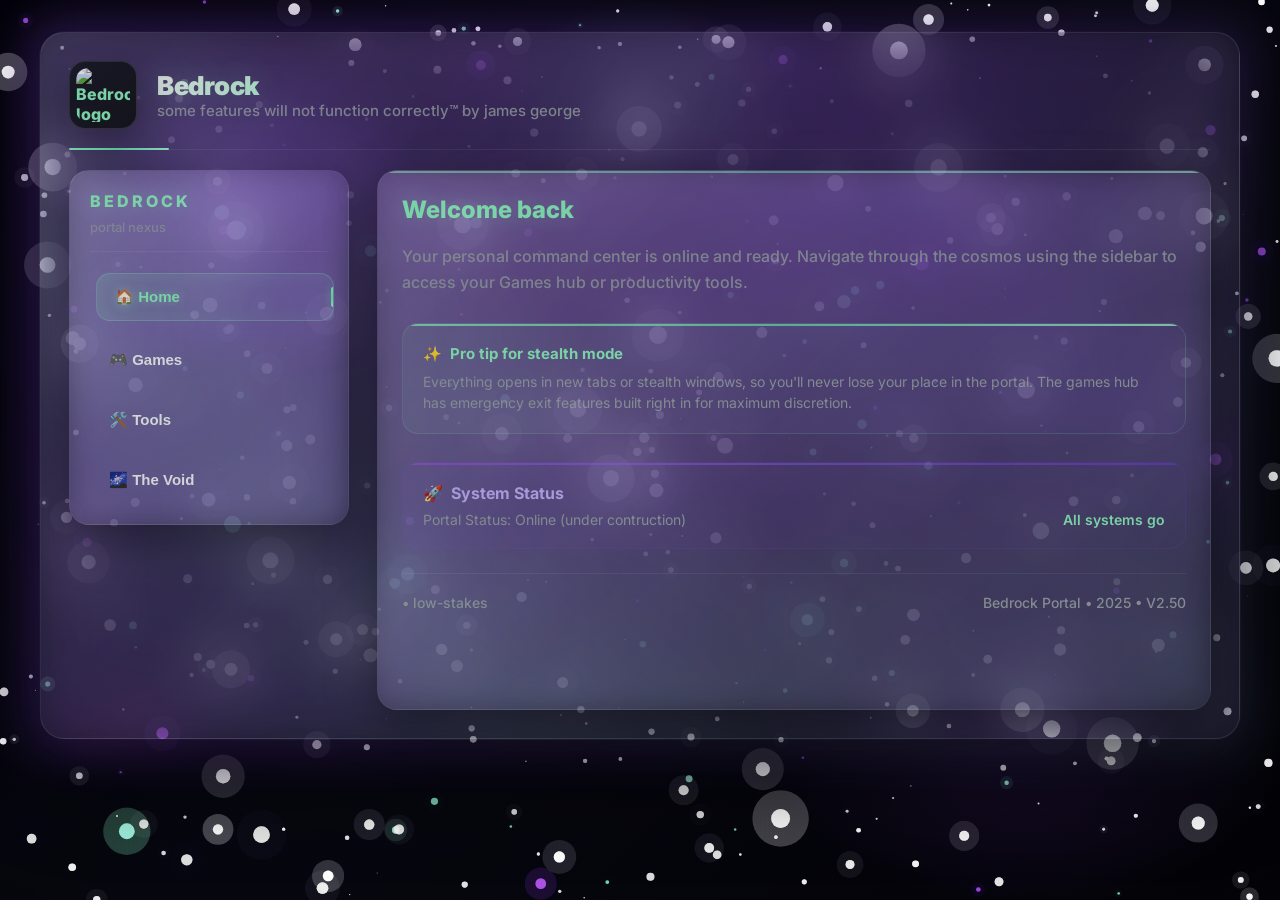
==== portal.html @ b34e6527 "Merge pull request #4 from thatboyo/patch-4 Patch 4" ====
<!doctype html>
<html lang="en">
<head>
<meta charset="utf-8" />
<meta name="viewport" content="width=device-width,initial-scale=1" />
<title>Bedrock</title>
<link rel="icon" href="favicon.png" type="image/png">
<link rel="preconnect" href="https://fonts.googleapis.com">
<link rel="preconnect" href="https://fonts.gstatic.com" crossorigin>
<link href="https://fonts.googleapis.com/css2?family=Inter:wght@300;400;500;600;700;800;900&display=swap" rel="stylesheet">
<style>
  :root{
    --bg: linear-gradient(135deg, #020208 0%, #0a0a15 50%, #04040a 100%);
    --bg-secondary: #0a0a12;
    --muted: #9aa3a8;
    --muted-hover: #b8c1c6;
    --accent: #8ef6c1;
    --accent-hover: #a8ffdb;
    --accent-glow: rgba(142,246,193,0.4);
    --purple-strong: rgba(150,85,255,0.3);
    --purple-glow: rgba(150,85,255,0.2);
    --purple-subtle: rgba(138,75,230,0.08);
    --tile-purple: rgba(138,75,230,0.16);
    --tile-purple-hover: rgba(138,75,230,0.32);
    --glass-border: rgba(255,255,255,0.12);
    --glass-bg: rgba(255,255,255,0.04);
    --shadow-epic: 0 35px 100px rgba(0,0,0,0.8), 0 15px 60px rgba(150,85,255,0.1);
    --shadow-strong: 0 25px 80px rgba(0,0,0,0.7);
    --shadow-medium: 0 15px 50px rgba(0,0,0,0.4);
    --shadow-soft: 0 8px 25px rgba(0,0,0,0.2);
    --gradient-accent: linear-gradient(135deg, var(--accent), #6ee7b7, var(--accent-hover));
    --gradient-purple: linear-gradient(135deg, #a855f7, #8b5cf6, #7c3aed);
    --gradient-glass: linear-gradient(135deg, rgba(255,255,255,0.15) 0%, rgba(255,255,255,0.05) 50%, rgba(255,255,255,0.02) 100%);
    font-family: 'Inter', system-ui, -apple-system, "Segoe UI", Roboto, Arial, sans-serif;
    font-feature-settings: 'liga' 1, 'kern' 1, 'ss01' 1;
  }
  
  html,body{
    height:100%;
    margin:0;
    background: var(--bg);
    background-attachment: fixed;
    color:#f8fafc;
    overflow-x:hidden;
    scroll-behavior: smooth;
    font-weight: 400;
  }
  
  *{
    box-sizing:border-box;
  }
  
  a{color:inherit;text-decoration:none}

  /* Ultra-enhanced background layers */
  canvas#bg{
    position:fixed;
    inset:0;
    z-index:0;
    pointer-events:none;
    display:block;
    filter: brightness(1.2) contrast(1.1);
  }
  
  .vignette{
    position:fixed;
    inset:0;
    z-index:1;
    pointer-events:none;
    background:
      radial-gradient(50% 50% at 20% 20%, rgba(150,85,255,0.25), transparent 30%),
      radial-gradient(60% 60% at 80% 80%, rgba(122,58,210,0.20), transparent 35%),
      radial-gradient(40% 40% at 50% 10%, rgba(142,246,193,0.12), transparent 25%),
      radial-gradient(35% 35% at 10% 80%, rgba(236,72,153,0.08), transparent 20%),
      linear-gradient(180deg, rgba(8,6,14,0.08), rgba(2,2,6,0.15));
    mix-blend-mode: screen;
    animation: vignette-dance 12s ease-in-out infinite;
  }

  @keyframes vignette-dance {
    0%, 100% { opacity: 1; transform: scale(1); }
    33% { opacity: 0.9; transform: scale(1.02); }
    66% { opacity: 0.85; transform: scale(0.98); }
  }

  /* Floating particles */
  .particles {
    position: fixed;
    inset: 0;
    z-index: 1;
    pointer-events: none;
    overflow: hidden;
  }

  .particle {
    position: absolute;
    width: 2px;
    height: 2px;
    background: rgba(142,246,193,0.6);
    border-radius: 50%;
    animation: float 15s infinite linear;
  }

  @keyframes float {
    0% { transform: translateY(100vh) translateX(0) scale(0); opacity: 0; }
    10% { opacity: 1; }
    90% { opacity: 1; }
    100% { transform: translateY(-10vh) translateX(100px) scale(1); opacity: 0; }
  }

  /* Epic portal card */
  .wrap{
    position:relative;
    z-index:2;
    min-height:100vh;
    display:flex;
    align-items:flex-start;
    justify-content:center;
    padding:32px;
    animation: grand-entrance 1.2s cubic-bezier(0.23, 1, 0.320, 1);
  }

  @keyframes grand-entrance {
    0% { opacity: 0; transform: translateY(40px) scale(0.95); filter: blur(10px); }
    50% { opacity: 0.8; transform: translateY(10px) scale(0.98); filter: blur(2px); }
    100% { opacity: 1; transform: translateY(0) scale(1); filter: blur(0); }
  }
  
  .card{
    width:100%;
    max-width:1200px;
    padding:28px;
    border-radius:24px;
    background: var(--gradient-glass);
    border:1px solid var(--glass-border);
    box-shadow: var(--shadow-epic);
    position:relative;
    overflow:visible;
    backdrop-filter: blur(30px);
    -webkit-backdrop-filter: blur(30px);
    transition: all 0.3s cubic-bezier(0.4, 0, 0.2, 1);
    opacity: 0.85;
  }

  .card:hover {
    transform: translateY(-2px);
    box-shadow: 
      0 45px 120px rgba(0,0,0,0.9), 
      0 25px 80px rgba(150,85,255,0.15),
      0 0 0 1px rgba(255,255,255,0.1) inset;
  }
  
  .card::before{
    content:"";
    position:absolute;
    inset:-15px;
    border-radius:28px;
    z-index:-1;
    background: linear-gradient(135deg, var(--purple-strong), var(--purple-glow), rgba(142,246,193,0.1));
    filter: blur(25px);
    pointer-events:none;
    animation: glow-breathe 6s ease-in-out infinite;
  }

  @keyframes glow-breathe {
    0%, 100% { opacity: 0.8; transform: scale(1); }
    50% { opacity: 1; transform: scale(1.05); }
  }

  .card::after {
    content: "";
    position: absolute;
    inset: -2px;
    border-radius: 26px;
    z-index: -1;
    background: linear-gradient(45deg, transparent, rgba(142,246,193,0.1), transparent, rgba(150,85,255,0.1), transparent);
    animation: border-glow 8s linear infinite;
  }

  @keyframes border-glow {
    0% { transform: rotate(0deg); }
    100% { transform: rotate(360deg); }
  }

  /* Premium header */
  .hdr{
    display:flex;
    align-items:center;
    gap:20px;
    margin-bottom:20px;
    padding-bottom:20px;
    border-bottom:1px solid rgba(255,255,255,0.08);
    position: relative;
  }

  .hdr::after {
    content: "";
    position: absolute;
    bottom: -1px;
    left: 0;
    width: 100px;
    height: 2px;
    background: var(--gradient-accent);
    border-radius: 2px;
    animation: accent-slide 3s ease-in-out infinite;
  }

  @keyframes accent-slide {
    0%, 100% { width: 100px; opacity: 1; }
    50% { width: 200px; opacity: 0.7; }
  }
  
  .logo{
    width:68px;
    height:68px;
    border-radius:16px;
    background: linear-gradient(135deg,#1e1e2e,#16161d);
    display:grid;
    place-items:center;
    color:var(--accent);
    font-weight:800;
    box-shadow: var(--shadow-medium);
    border:1px solid rgba(255,255,255,0.12);
    position: relative;
    overflow: hidden;
    transition: all 0.3s ease;
  }

  .logo::before {
    content: "";
    position: absolute;
    inset: -50%;
    background: conic-gradient(from 0deg, transparent, var(--accent-glow), transparent, var(--purple-glow), transparent);
    animation: logo-spin 6s linear infinite;
    z-index: -1;
  }

  @keyframes logo-spin {
    0% { transform: rotate(0deg); }
    100% { transform: rotate(360deg); }
  }

  .logo:hover {
    transform: scale(1.05) rotate(5deg);
    box-shadow: 
      0 20px 60px rgba(142,246,193,0.3),
      0 0 30px rgba(142,246,193,0.2) inset;
  }
  
  .logo img{
    width:54px;
    height:54px;
    border-radius:12px;
    display:block;
    z-index: 1;
    position: relative;
  }
  
  h1{
    margin:0;
    font-size:26px;
    font-weight:900;
    background: linear-gradient(135deg, #ffffff 0%, var(--accent) 50%, #a855f7 100%);
    -webkit-background-clip: text;
    -webkit-text-fill-color: transparent;
    background-clip: text;
    letter-spacing: -0.5px;
    text-shadow: 0 0 30px rgba(142,246,193,0.3);
    animation: text-glow 4s ease-in-out infinite;
  }

  @keyframes text-glow {
    0%, 100% { filter: brightness(1); }
    50% { filter: brightness(1.2); }
  }
  
  .muted{
    color:var(--muted);
    font-size:15px;
    font-weight:500;
    opacity: 0.9;
  }

  /* Epic layout */
  .cols{
    display:grid;
    grid-template-columns:280px 1fr;
    gap:28px;
  }
  
  nav.side{
    padding:20px;
    border-radius:20px;
    display:flex;
    flex-direction:column;
    gap:12px;
    background: var(--gradient-glass);
    border:1px solid rgba(255,255,255,0.06);
    backdrop-filter: blur(15px);
    height: fit-content;
    box-shadow: var(--shadow-medium);
    position: relative;
    overflow: hidden;
  }

  nav.side::before {
    content: "";
    position: absolute;
    top: 0;
    left: -100%;
    width: 100%;
    height: 100%;
    background: linear-gradient(90deg, transparent, rgba(255,255,255,0.05), transparent);
    animation: nav-shimmer 4s infinite;
  }

  @keyframes nav-shimmer {
    0% { left: -100%; }
    50% { left: -100%; }
    100% { left: 100%; }
  }
  
  nav .brand{
    display:flex;
    flex-direction:column;
    gap:8px;
    align-items:flex-start;
    margin-bottom:12px;
    padding-bottom:16px;
    border-bottom:1px solid rgba(255,255,255,0.08);
    position: relative;
  }

  nav .brand strong {
    letter-spacing: 3px;
    color: var(--accent);
    font-size: 16px;
    font-weight: 800;
    text-shadow: 0 0 20px rgba(142,246,193,0.4);
  }
  
  nav button{
    display:flex;
    align-items:center;
    gap:14px;
    padding:14px 18px;
    border-radius:14px;
    border:1px solid transparent;
    background:transparent;
    color:inherit;
    cursor:pointer;
    font-weight:600;
    font-size:15px;
    transition:all 0.3s cubic-bezier(0.4, 0, 0.2, 1);
    position: relative;
    overflow: hidden;
  }

  nav button::before {
    content: '';
    position: absolute;
    top: 0;
    left: -100%;
    width: 100%;
    height: 100%;
    background: linear-gradient(90deg, transparent, rgba(255,255,255,0.1), transparent);
    transition: left 0.6s ease;
  }

  nav button:hover::before {
    left: 100%;
  }
  
  nav button:hover{
    background: rgba(255,255,255,0.08);
    border-color: rgba(255,255,255,0.12);
    transform:translateY(-2px) translateX(4px);
    color:var(--muted-hover);
    box-shadow: var(--shadow-soft);
  }
  
  nav button.active{
    background: linear-gradient(135deg, rgba(142,246,193,0.12), rgba(140,90,240,0.12));
    color:var(--accent);
    border-color: rgba(142,246,193,0.3);
    box-shadow:
      0 15px 45px rgba(140,90,240,0.15),
      0 0 20px rgba(142,246,193,0.1) inset;
    transform:translateY(-3px) translateX(6px);
    text-shadow: 0 0 10px rgba(142,246,193,0.5);
  }

  nav button.active::after {
    content: "";
    position: absolute;
    right: -2px;
    top: 50%;
    transform: translateY(-50%);
    width: 4px;
    height: 20px;
    background: var(--gradient-accent);
    border-radius: 2px;
    box-shadow: 0 0 10px var(--accent-glow);
  }

  .content{
    min-height:540px;
    padding:24px;
    border-radius:20px;
    display:flex;
    flex-direction:column;
    background: var(--gradient-glass);
    border:1px solid rgba(255,255,255,0.06);
    backdrop-filter: blur(15px);
    box-shadow: var(--shadow-medium);
    position: relative;
    overflow: hidden;
  }

  .content::before {
    content: "";
    position: absolute;
    top: 0;
    left: 0;
    right: 0;
    height: 2px;
    background: var(--gradient-accent);
    opacity: 0.6;
  }

  /* Ultra-enhanced Games section */
  .gamesCenter {
    flex:1;
    display:flex;
    align-items:center;
    justify-content:center;
    flex-direction:column;
    gap:32px;
    min-height:380px;
    position: relative;
  }

  .gamesCenter::before {
    content: "";
    position: absolute;
    width: 200px;
    height: 200px;
    background: radial-gradient(circle, rgba(142,246,193,0.1), transparent 70%);
    border-radius: 50%;
    animation: games-pulse 4s ease-in-out infinite;
    z-index: -1;
  }

  @keyframes games-pulse {
    0%, 100% { transform: scale(1); opacity: 0.5; }
    50% { transform: scale(1.5); opacity: 0.2; }
  }

  .launchBig{
    display:inline-flex;
    align-items:center;
    justify-content:center;
    gap:16px;
    padding:24px 48px;
    border-radius:24px;
    border:0;
    background: var(--gradient-accent);
    color:#0a0a0a;
    font-weight:900;
    cursor:pointer;
    box-shadow: 
      0 25px 60px rgba(10,20,20,0.7),
      0 0 0 1px rgba(255,255,255,0.15) inset,
      0 0 40px rgba(142,246,193,0.3);
    font-size:20px;
    transition: all 0.2s cubic-bezier(.2,.9,.3,1);
    outline:none;
    position: relative;
    overflow: hidden;
    text-shadow: 0 1px 2px rgba(0,0,0,0.3);
    letter-spacing: 0.5px;
  }

  .launchBig::before {
    content: '';
    position: absolute;
    top: 0;
    left: -100%;
    width: 100%;
    height: 100%;
    background: linear-gradient(90deg, transparent, rgba(255,255,255,0.4), transparent);
    transition: left 0.8s ease;
  }

  .launchBig:hover::before {
    left: 100%;
  }

  .launchBig::after {
    content: "";
    position: absolute;
    inset: -3px;
    border-radius: 27px;
    background: linear-gradient(45deg, var(--accent), var(--accent-hover), var(--accent));
    z-index: -1;
    opacity: 0;
    transition: opacity 0.3s ease;
  }

  .launchBig:hover::after {
    opacity: 0.3;
  }
  
  .launchBig:active{
    transform:translateY(4px) scale(0.96);
    box-shadow:
      0 12px 30px rgba(10,20,20,0.5),
      0 0 20px rgba(142,246,193,0.2);
  }

  /* Enhanced idle pulse */
  @keyframes idlePulse {
    0% { 
      transform: scale(1); 
      box-shadow: 
        0 25px 60px rgba(10,20,20,0.7),
        0 0 40px rgba(142,246,193,0.3);
    }
    50% { 
      transform: scale(1.05); 
      box-shadow: 
        0 30px 80px rgba(150,85,255,0.2),
        0 0 60px rgba(142,246,193,0.4);
    }
    100% { 
      transform: scale(1); 
      box-shadow: 
        0 25px 60px rgba(10,20,20,0.7),
        0 0 40px rgba(142,246,193,0.3);
    }
  }
  .launchBig.idle { animation: idlePulse 3.5s ease-in-out infinite; }

  /* Ultra hover effect */
  .launchBig.hovered { 
    transform: scale(1.12) rotateX(5deg); 
    box-shadow: 
      0 40px 100px rgba(150,85,255,0.3),
      0 0 0 1px rgba(255,255,255,0.3) inset,
      0 0 80px rgba(142,246,193,0.4);
  }

  /* Epic Tools tiles */
  .toolsGrid{
    display:grid;
    grid-template-columns:repeat(auto-fit, minmax(320px, 1fr));
    gap:24px;
    margin-top:24px;
  }
  
  .toolTile{
    border-radius:20px;
    padding:24px;
    border:1px solid rgba(255,255,255,0.08);
    min-height:150px;
    display:flex;
    flex-direction:column;
    justify-content:space-between;
    cursor:pointer;
    transition:all 0.4s cubic-bezier(0.4, 0, 0.2, 1);
    background: var(--gradient-glass);
    backdrop-filter: blur(15px);
    position: relative;
    overflow: hidden;
    box-shadow: var(--shadow-soft);
  }

  .toolTile::before {
    content: '';
    position: absolute;
    inset: -2px;
    border-radius: 22px;
    background: linear-gradient(45deg, transparent, rgba(142,246,193,0.1), transparent, rgba(150,85,255,0.1), transparent);
    z-index: -1;
    opacity: 0;
    transition: opacity 0.3s ease;
  }

  .toolTile::after {
    content: '';
    position: absolute;
    top: 0;
    left: -100%;
    width: 100%;
    height: 100%;
    background: linear-gradient(90deg, transparent, rgba(255,255,255,0.08), transparent);
    transition: left 0.6s ease;
  }

  .toolTile:hover::after {
    left: 100%;
  }

  .toolTile:hover::before {
    opacity: 1;
    animation: border-dance 2s linear infinite;
  }

  @keyframes border-dance {
    0% { transform: rotate(0deg); }
    100% { transform: rotate(360deg); }
  }
  
  .toolTile:hover{
    background: linear-gradient(135deg, rgba(255,255,255,0.12), rgba(255,255,255,0.04));
    transform:translateY(-12px) scale(1.03);
    box-shadow:
      0 35px 80px rgba(120,60,220,0.2),
      0 0 40px rgba(142,246,193,0.1) inset;
    border-color: rgba(255,255,255,0.15);
  }
  
  .toolTile h3{
    margin:0 0 12px 0;
    font-size:19px;
    color:#f1f5f9;
    font-weight:800;
    text-shadow: 0 2px 4px rgba(0,0,0,0.3);
  }
  
  .toolTile p{
    margin:0 0 20px 0;
    color:var(--muted);
    font-size:15px;
    line-height:1.5;
    font-weight:500;
    flex-grow:1;
  }
  
  .smallBtn{
    padding:12px 20px;
    border-radius:12px;
    border:0;
    background: rgba(255,255,255,0.1);
    color:#f1f5f9;
    font-weight:700;
    cursor:pointer;
    transition:all 0.3s ease;
    font-size:14px;
    position: relative;
    overflow: hidden;
  }

  .smallBtn::before {
    content: "";
    position: absolute;
    top: 0;
    left: -100%;
    width: 100%;
    height: 100%;
    background: linear-gradient(90deg, transparent, rgba(255,255,255,0.2), transparent);
    transition: left 0.5s ease;
  }

  .smallBtn:hover::before {
    left: 100%;
  }

  .smallBtn:hover {
    background: rgba(255,255,255,0.2);
    transform: translateY(-2px);
    box-shadow: 0 8px 25px rgba(0,0,0,0.2);
  }

  /* Enhanced control buttons - REMOVED SIGN OUT STYLES */

  .footRow{
    display:flex;
    justify-content:space-between;
    align-items:center;
    margin-top:24px;
    padding-top:20px;
    border-top:1px solid rgba(255,255,255,0.08);
    color:var(--muted);
    font-size:14px;
    font-weight:500;
  }

  .footRow::before {
    content: "";
    position: absolute;
    top: -1px;
    left: 50%;
    transform: translateX(-50%);
    width: 100px;
    height: 1px;
    background: var(--gradient-accent);
    opacity: 0.6;
  }

  /* Responsive with extra polish */
  @media (max-width:920px){
    .cols{grid-template-columns:1fr}
    .toolsGrid{grid-template-columns:1fr}
    .wrap{padding:24px}
    .card{padding:24px}
    nav.side{order:1; margin-top:24px}
    .launchBig{padding:20px 36px; font-size:18px}
  }

  @media (max-width:480px){
    .wrap{padding:20px}
    .card{padding:20px}
    .launchBig{padding:18px 32px; font-size:17px}
    .cols{gap:20px}
    h1{font-size:22px}
    .controls{flex-direction:column; gap:10px}
  }

  /* Tab content animations */
  .tab {
    animation: tab-materialize 0.6s cubic-bezier(0.23, 1, 0.320, 1);
  }

  @keyframes tab-materialize {
    0% { opacity: 0; transform: translateY(20px) scale(0.95); filter: blur(5px); }
    50% { opacity: 0.5; transform: translateY(5px) scale(0.98); filter: blur(1px); }
    100% { opacity: 1; transform: translateY(0) scale(1); filter: blur(0); }
  }

  /* Welcome section enhancements */
  .welcome-tip {
    margin-top: 28px;
    padding: 20px;
    background: linear-gradient(135deg, rgba(142,246,193,0.08), rgba(140,90,240,0.05));
    border: 1px solid rgba(142,246,193,0.15);
    border-radius: 16px;
    position: relative;
    overflow: hidden;
  }

  .welcome-tip::before {
    content: "";
    position: absolute;
    top: 0;
    left: 0;
    right: 0;
    height: 2px;
    background: var(--gradient-accent);
    opacity: 0.8;
  }

  .welcome-tip-title {
    color: var(--accent);
    font-weight: 700;
    margin-bottom: 8px;
    font-size: 15px;
    display: flex;
    align-items: center;
    gap: 8px;
  }

  .welcome-tip-text {
    font-size: 14px;
    color: var(--muted);
    line-height: 1.5;
    margin: 0;
  }

  /* Scroll effects */
  html {
    scroll-behavior: smooth;
  }

  *:focus-visible {
    outline: 2px solid var(--accent);
    outline-offset: 2px;
    border-radius: 4px;
  }

  /* Custom scrollbar */
  ::-webkit-scrollbar {
    width: 8px;
  }

  ::-webkit-scrollbar-track {
    background: rgba(255,255,255,0.02);
    border-radius: 4px;
  }

  ::-webkit-scrollbar-thumb {
    background: linear-gradient(135deg, var(--accent), var(--purple-glow));
    border-radius: 4px;
    box-shadow: 0 0 10px rgba(142,246,193,0.3);
  }

  ::-webkit-scrollbar-thumb:hover {
    background: linear-gradient(135deg, var(--accent-hover), var(--purple-strong));
  }

  /* Loading states */
  .loading {
    position: relative;
    overflow: hidden;
  }

  .loading::after {
    content: "";
    position: absolute;
    top: 0;
    left: -100%;
    width: 100%;
    height: 100%;
    background: linear-gradient(90deg, transparent, rgba(255,255,255,0.1), transparent);
    animation: loading-shimmer 2s infinite;
  }

  @keyframes loading-shimmer {
    0% { left: -100%; }
    100% { left: 100%; }
  }

  /* Void-specific dark styling */
  .void-pulse {
    background: radial-gradient(circle, rgba(0,0,0,0.3), transparent 70%);
    animation: void-pulse 6s ease-in-out infinite;
  }

  @keyframes void-pulse {
    0%, 100% { transform: scale(1); opacity: 0.3; }
    50% { transform: scale(1.3); opacity: 0.1; }
  }
</style>
</head>
<body>
  <canvas id="bg" aria-hidden="true"></canvas>
  <div class="vignette" aria-hidden="true"></div>
  
  <!-- Floating particles -->
  <div class="particles" aria-hidden="true"></div>

  <div class="wrap">
    <div class="card" role="main" aria-live="polite">
      <div class="hdr">
        <div class="logo" aria-hidden="true">
          <img src="favicon.png" alt="Bedrock logo">
        </div>
        <div>
          <h1>Bedrock</h1>
          <div class="muted" id="who">friends-only</div>
        </div>
      </div>

      <div class="cols">
        <nav class="side" aria-label="navigation">
          <div class="brand">
            <strong>BEDROCK</strong>
            <span class="muted" style="font-size:13px;opacity:0.8">portal nexus</span>
          </div>
          <button data-tab="home" class="active">🏠 Home</button>
          <button data-tab="games">🎮 Games</button>
          <button data-tab="tools">🛠️ Tools</button>
          <button data-tab="void">🌌 The Void</button>
        </nav>

        <section class="content" id="content">
          <!-- HOME -->
          <div id="home" class="tab">
            <h2 style="margin-top:0;font-weight:800;font-size:24px;color:var(--accent);text-shadow:0 0 20px rgba(142,246,193,0.3)">
              Welcome back
            </h2>
            <p class="muted" style="font-size:16px;line-height:1.6;margin-bottom:0">
              Your personal command center is online and ready. Navigate through the cosmos using the sidebar to access your Games hub or productivity tools.
            </p>
            
            <div class="welcome-tip">
              <div class="welcome-tip-title">
                <span>✨</span>
                Pro tip for stealth mode
              </div>
              <p class="welcome-tip-text">
                Everything opens in new tabs or stealth windows, so you'll never lose your place in the portal. The games hub has emergency exit features built right in for maximum discretion.
              </p>
            </div>

            <div style="margin-top:28px;padding:20px;background:linear-gradient(135deg,rgba(150,85,255,0.06),rgba(150,85,255,0.02));border:1px solid rgba(150,85,255,0.1);border-radius:16px;position:relative;overflow:hidden">
              <div style="color:#c4b5fd;font-weight:700;margin-bottom:8px;display:flex;align-items:center;gap:8px">
                <span>🚀</span>
                System Status
              </div>
              <div style="font-size:14px;color:var(--muted);display:flex;justify-content:space-between;align-items:center">
                <span>Portal Status: Online (under contruction)</span>
                <span style="color:var(--accent);font-weight:600">All systems go</span>
              </div>
              <div style="position:absolute;top:0;left:0;right:0;height:2px;background:var(--gradient-purple);opacity:0.6"></div>
            </div>
          </div>

          <!-- GAMES -->
          <div id="games" class="tab" style="display:none">
            <div class="gamesCenter" aria-label="games launch area">
              <div style="width:100%;max-width:800px;text-align:center">
                <h2 style="margin:0;font-weight:900;font-size:32px;background:linear-gradient(135deg,#ffffff,var(--accent),#a855f7);-webkit-background-clip:text;-webkit-text-fill-color:transparent;text-shadow:0 0 30px rgba(142,246,193,0.3)">
                  Games Universe
                </h2>
                <div class="muted" style="margin-top:12px;font-size:17px;line-height:1.5;opacity:0.9">
                  Press the launch button to open your private gaming hub in stealth mode. Complete with emergency exits and an infinite games library (not a boring one).
                </div>
              </div>

              <button id="launchGames" class="launchBig idle" title="Launch Bedrock Games Hub">
                LAUNCH BEDROCK GAMES
              </button>

              <div style="max-width:800px;text-align:center;color:var(--muted);font-size:15px;opacity:0.7;line-height:1.4">
                <p style="margin:0">The gaming section maintains maximum stealth with about:blank windows and a quick-exit feature. Clean, focused, and completely under the radar.</p>
              </div>
            </div>
          </div>

          <!-- VOID -->
          <div id="void" class="tab" style="display:none">
            <div class="gamesCenter" aria-label="void launch area">
              <div style="width:100%;max-width:800px;text-align:center">
                <h2 style="margin:0;font-weight:900;font-size:32px;background:linear-gradient(135deg,#ffffff,var(--accent),#a855f7);-webkit-background-clip:text;-webkit-text-fill-color:transparent;text-shadow:0 0 30px rgba(142,246,193,0.3)">
                  The Void
                </h2>
                <div class="muted" style="margin-top:12px;font-size:17px;line-height:1.5;opacity:0.9">
                  Step into the darkness beyond the portal. Enter a realm where digital shadows dance and reality bends. Maximum stealth mode engaged.
                </div>
              </div>

              <button id="enterVoid" class="launchBig idle" title="Enter the Void">
                ENTER THE VOID
              </button>

              <div style="max-width:800px;text-align:center;color:var(--muted);font-size:15px;opacity:0.7;line-height:1.4">
                <p style="margin:0">The void operates in absolute stealth. Complete darkness, complete silence, complete invisibility.</p>
              </div>
            </div>
          </div>

          <!-- TOOLS -->
<div id="tools" class="tab" style="display:none">
  <style>
    /* Enhanced scoped toolkit styles */
    #tools .toolGrid { 
      display: grid; 
      grid-template-columns: repeat(auto-fit, minmax(320px, 1fr)); 
      gap: 20px; 
      margin-top: 20px;
    }
    
    #tools .miniCard{ 
      background: linear-gradient(135deg, rgba(255,255,255,0.08), rgba(255,255,255,0.03)); 
      border-radius: 16px; 
      padding: 20px; 
      border: 1px solid rgba(255,255,255,0.1); 
      box-shadow: 
        0 8px 32px rgba(0,0,0,0.3),
        0 0 0 1px rgba(255,255,255,0.05) inset; 
      min-height: 140px; 
      display: flex; 
      flex-direction: column; 
      gap: 12px;
      position: relative;
      overflow: hidden;
      backdrop-filter: blur(10px);
      transition: all 0.3s cubic-bezier(0.4, 0, 0.2, 1);
    }

    #tools .miniCard::before {
      content: '';
      position: absolute;
      top: 0;
      left: 0;
      right: 0;
      height: 2px;
      background: linear-gradient(90deg, var(--accent), var(--purple-glow), var(--accent));
      opacity: 0.6;
    }

    #tools .miniCard:hover {
      transform: translateY(-4px);
      box-shadow: 
        0 16px 48px rgba(0,0,0,0.4),
        0 0 0 1px rgba(255,255,255,0.1) inset,
        0 0 20px rgba(142,246,193,0.1);
      border-color: rgba(255,255,255,0.15);
    }
    
    #tools h3{ 
      margin: 0; 
      font-size: 18px;
      font-weight: 800;
      color: #f8fafc;
      display: flex;
      align-items: center;
      gap: 8px;
      text-shadow: 0 2px 4px rgba(0,0,0,0.3);
    }
    
    #tools .mutedSmall{ 
      color: rgba(255,255,255,0.8); 
      font-size: 13px;
      line-height: 1.4;
    }
    
    #tools button.small{ 
      padding: 10px 16px; 
      border-radius: 10px; 
      border: 0; 
      cursor: pointer; 
      font-weight: 700;
      font-size: 13px;
      background: linear-gradient(135deg, rgba(142,246,193,0.2), rgba(142,246,193,0.1));
      color: var(--accent);
      border: 1px solid rgba(142,246,193,0.3);
      transition: all 0.2s ease;
      position: relative;
      overflow: hidden;
    }

    #tools button.small::before {
      content: '';
      position: absolute;
      top: 0;
      left: -100%;
      width: 100%;
      height: 100%;
      background: linear-gradient(90deg, transparent, rgba(255,255,255,0.2), transparent);
      transition: left 0.4s ease;
    }

    #tools button.small:hover::before {
      left: 100%;
    }

    #tools button.small:hover {
      background: linear-gradient(135deg, rgba(142,246,193,0.3), rgba(142,246,193,0.2));
      transform: translateY(-2px);
      box-shadow: 0 4px 15px rgba(142,246,193,0.2);
    }
    
    #tools .row{ 
      display: flex; 
      gap: 10px; 
      flex-wrap: wrap;
    }

    #tools input, #tools pre {
      background: rgba(0,0,0,0.3);
      border: 1px solid rgba(255,255,255,0.1);
      border-radius: 8px;
      color: #f8fafc;
      padding: 8px 12px;
      font-size: 14px;
      transition: all 0.2s ease;
    }

    #tools input:focus {
      outline: none;
      border-color: var(--accent);
      box-shadow: 0 0 0 2px rgba(142,246,193,0.2);
    }

    #tools input[type="color"] {
      width: 40px;
      height: 40px;
      padding: 0;
      border-radius: 8px;
      cursor: pointer;
    }

    #tools input[type="file"] {
      font-size: 12px;
      padding: 6px 10px;
    }

    #tools canvas {
      border-radius: 8px;
      box-shadow: 0 4px 12px rgba(0,0,0,0.2);
    }
    
    /* Pixel canvas */
    #pixelCanvas{ 
      image-rendering: pixelated; 
      border: 1px solid rgba(255,255,255,0.2); 
      background: #000; 
      display: block;
    }

    #tools .toolNote {
      font-size: 12px;
      color: rgba(255,255,255,0.6);
      font-style: italic;
      margin-top: auto;
      padding-top: 8px;
      border-top: 1px solid rgba(255,255,255,0.08);
    }

    /* Special styling for specific tools */
    #tools #mashOut {
      background: rgba(142,246,193,0.1);
      border: 1px solid rgba(142,246,193,0.3);
      border-radius: 8px;
      padding: 12px;
      font-size: 16px;
      text-align: center;
      color: var(--accent);
      min-height: 20px;
      display: flex;
      align-items: center;
      justify-content: center;
    }

    #tools #pokeName {
      color: var(--accent) !important;
    }

    #tools #snakeCanvas {
      background: linear-gradient(135deg, #0a0a12, #0f1419);
    }

    #tools #memeCanvas {
      background: linear-gradient(135deg, #111, #0a0a0a);
    }
  </style>

  <h2 style="margin-top:0;font-weight:800;font-size:28px;color:var(--accent);text-shadow:0 0 20px rgba(142,246,193,0.3);">
    🛠️ Tools Arsenal
  </h2>
  <div class="muted" style="font-size:16px;margin-bottom:8px;opacity:0.9">
    Your creative playground for digital experiments and quick utilities
  </div>

  <div class="toolGrid" id="toolGrid">
    <!-- Meme Generator -->
    <div class="miniCard" id="memeCard">
      <div style="display:flex;justify-content:space-between;align-items:center">
        <h3>🖼️ Meme Generator</h3>
        <button class="small" id="memeDownload">Save PNG</button>
      </div>
      <input type="file" id="memeFile" accept="image/*" style="margin-bottom:4px">
      <input id="memeTop" placeholder="Top text" style="width:100%;margin-bottom:4px">
      <input id="memeBottom" placeholder="Bottom text" style="width:100%;margin-bottom:8px">
      <canvas id="memeCanvas" width="640" height="360" style="width:100%;border-radius:8px;"></canvas>
      <div class="toolNote">Upload an image, add your text, then save your masterpiece</div>
    </div>

    <!-- Random Pokémon -->
    <div class="miniCard" id="pokeCard">
      <div style="display:flex;justify-content:space-between;align-items:center">
        <h3>🧪 Random Pokémon</h3>
        <button class="small" id="pokeRoll">Roll Dice</button>
      </div>
      <div id="pokeShow" style="display:flex;gap:12px;align-items:center;padding:8px 0">
        <img id="pokeImg" src="" alt="" style="width:96px;height:96px;background:linear-gradient(135deg,#222,#111);border-radius:12px;object-fit:contain;border:2px solid rgba(255,255,255,0.1)">
        <div style="flex:1">
          <div id="pokeName" style="font-weight:800;font-size:18px">—</div>
          <div id="pokeTypes" class="mutedSmall"></div>
        </div>
      </div>
      <div class="toolNote">Discover random Pokémon from the vast digital universe</div>
    </div>

    <!-- Noise Maker -->
    <div class="miniCard" id="noiseCard">
      <h3>🔊 Sound Laboratory</h3>
      <div class="row">
        <button class="small" data-snd="airhorn">📯 Airhorn</button>
        <button class="small" data-snd="bruh">🗣️ Bruh</button>
        <button class="small" data-snd="beep">🔔 Beep</button>
        <button class="small" data-snd="glitch">⚡ Glitch</button>
      </div>
      <div class="toolNote">Synthesized audio chaos at your fingertips</div>
    </div>

    <!-- Pixel Art Canvas -->
    <div class="miniCard" id="pixelCard">
      <h3>🎨 Pixel Art Studio</h3>
      <div style="display:flex;gap:8px;align-items:center;margin-bottom:8px">
        <input id="pixelSize" type="number" value="16" min="8" max="64" style="width:80px">
        <button class="small" id="newPixel">New Canvas</button>
        <button class="small" id="savePixel">Export</button>
        <div style="width:7px"></div>
        <input type="color" id="pixelColor" value="#8ef6c1">
      </div>
      <canvas id="pixelCanvas" width="256" height="256"></canvas>
      <div class="toolNote">Create pixel art with click & drag painting</div>
    </div>

    <!-- Name Mashup -->
    <div class="miniCard" id="mashCard">
      <h3>🔀 Word Fusion Engine</h3>
      <input id="mashA" placeholder="First word" style="margin-bottom:4px">
      <input id="mashB" placeholder="Second word" style="margin-bottom:8px">
      <div style="display:flex;gap:10px;margin-bottom:8px">
        <button class="small" id="mashGo">⚡ Fuse</button>
        <button class="small" id="mashRand">🎲 Random</button>
      </div>
      <div id="mashOut"></div>
      <div class="toolNote">Blend words into creative combinations</div>
    </div>
  
    <!-- ASCII Art Converter -->
    <div class="miniCard" id="asciiCard">
      <h3>⌨️ ASCII Transformer</h3>
      <div style="display:flex;gap:8px;align-items:center;margin-bottom:8px">
        <input type="file" id="asciiFile" accept="image/*" style="flex:1">
        <button class="small" id="asciiGo">Transform</button>
      </div>
      <pre id="asciiOut" style="max-height:160px;overflow:auto;margin:0;padding:12px;background:rgba(0,0,0,0.4);border-radius:8px;font-size:10px;line-height:1.1"></pre>
      <div class="toolNote">Convert images to retro ASCII art</div>
    </div>

    <!-- Snake Game -->
    <div class="miniCard" id="snakeCard">
      <h3>🐍 Retro Snake</h3>
      <canvas id="snakeCanvas" width="240" height="240" style="margin-bottom:8px"></canvas>
      <div style="display:flex;gap:10px">
        <button class="small" id="snakeStart">▶️ Start</button>
        <button class="small" id="snakeReset">🔄 Reset</button>
      </div>
      <div class="toolNote">Classic snake game • Use arrow keys to control</div>
    </div>
  </div>

  <script>
  (function(){
    const tools = document.getElementById('tools');

    /* ---------------- MEME GENERATOR ---------------- */
    const memeFile = document.getElementById('memeFile');
    const memeCanvas = document.getElementById('memeCanvas');
    const mctx = memeCanvas.getContext('2d');
    const memeTop = document.getElementById('memeTop');
    const memeBottom = document.getElementById('memeBottom');
    const memeDownload = document.getElementById('memeDownload');
    let memeImg = new Image();

    function renderMeme(){
      mctx.clearRect(0,0,memeCanvas.width,memeCanvas.height);
      // fill bg
      mctx.fillStyle = "#000";
      mctx.fillRect(0,0,memeCanvas.width,memeCanvas.height);
      if(memeImg.src){
        // draw image fit cover
        const iw = memeImg.width, ih = memeImg.height;
        const cw = memeCanvas.width, ch = memeCanvas.height;
        const r = Math.max(cw/iw, ch/ih);
        const nw = iw*r, nh = ih*r;
        mctx.drawImage(memeImg, (cw-nw)/2, (ch-nh)/2, nw, nh);
      }
      const stroke = 8;
      const fontSize = Math.floor(memeCanvas.width/12);
      mctx.font = `700 ${fontSize}px Impact, sans-serif`;
      mctx.textAlign = 'center';
      mctx.fillStyle = 'white';
      mctx.lineWidth = stroke;
      mctx.strokeStyle = 'black';
      // top
      wrapText(mctx, memeTop.value.toUpperCase(), memeCanvas.width/2, fontSize, memeCanvas.width - 20, fontSize + 6, true);
      // bottom
      wrapText(mctx, memeBottom.value.toUpperCase(), memeCanvas.width/2, memeCanvas.height - 10 - fontSize, memeCanvas.width - 20, fontSize + 6, false);
    }

    function wrapText(ctx, text, x, y, maxWidth, lineHeight, top){
      const words = text.split(' ');
      let line = '', lines = [];
      for (let n = 0; n < words.length; n++){
        const testLine = line + words[n] + ' ';
        const metrics = ctx.measureText(testLine);
        if (metrics.width > maxWidth && n > 0){
          lines.push(line);
          line = words[n] + ' ';
        } else { line = testLine; }
      }
      lines.push(line);
      if(top) {
        for (let i=0;i<lines.length;i++){
          const yy = y + i*lineHeight;
          ctx.strokeText(lines[i].trim(), x, yy);
          ctx.fillText(lines[i].trim(), x, yy);
        }
      } else {
        // bottom aligned
        for (let i=0;i<lines.length;i++){
          const yy = y - (lines.length-1-i)*lineHeight;
          ctx.strokeText(lines[i].trim(), x, yy);
          ctx.fillText(lines[i].trim(), x, yy);
        }
      }
    }

    memeFile.addEventListener('change', (e)=>{
      const f = e.target.files[0];
      if(!f) return;
      const url = URL.createObjectURL(f);
      memeImg = new Image();
      memeImg.onload = () => { renderMeme(); URL.revokeObjectURL(url); };
      memeImg.src = url;
    });
    memeTop.addEventListener('input', renderMeme);
    memeBottom.addEventListener('input', renderMeme);
    memeDownload.addEventListener('click', ()=>{
      const a = document.createElement('a');
      a.href = memeCanvas.toDataURL('image/png');
      a.download = 'meme.png';
      a.click();
    });
    renderMeme();

    /* ---------------- RANDOM POKEMON ---------------- */
    const pokeRoll = document.getElementById('pokeRoll');
    const pokeImg = document.getElementById('pokeImg');
    const pokeName = document.getElementById('pokeName');
    const pokeTypes = document.getElementById('pokeTypes');

    async function rollPoke(){
      const id = Math.floor(Math.random()*1010)+1; // PokeAPI supports up to ~1000+
      pokeName.textContent = 'Loading...';
      pokeTypes.textContent = '';
      try {
        const res = await fetch('https://pokeapi.co/api/v2/pokemon/' + id);
        if(!res.ok) throw new Error('fail');
        const data = await res.json();
        const img = data.sprites.other['official-artwork'].front_default || data.sprites.front_default;
        pokeImg.src = img || '';
        pokeName.textContent = capitalize(data.name) + ` (#${data.id})`;
        pokeTypes.textContent = data.types.map(t=>capitalize(t.type.name)).join(' • ');
      } catch(e){
        pokeName.textContent = 'API error. Try again.';
        pokeImg.src = '';
      }
    }
    pokeRoll.addEventListener('click', rollPoke);
    function capitalize(s){ return s[0]?.toUpperCase()+s.slice(1) || s; }
    // preload one
    rollPoke();

  
    /* ---------------- NOISE MAKER ---------------- */
    const audioCtx = new (window.AudioContext || window.webkitAudioContext)();
    function playOsc(freq, dur=0.6, type='sine'){
      const o = audioCtx.createOscillator();
      const g = audioCtx.createGain();
      o.type = type; o.frequency.value = freq;
      g.gain.value = 0.0001;
      o.connect(g); g.connect(audioCtx.destination);
      const now = audioCtx.currentTime;
      g.gain.linearRampToValueAtTime(0.6, now+0.01);
      g.gain.exponentialRampToValueAtTime(0.0001, now+dur);
      o.start(); o.stop(now+dur+0.02);
    }
    function playAirhorn(){ 
      for(let i=0;i<5;i++){ setTimeout(()=>playOsc(280+i*20,0.3,'sawtooth'), i*50); }
    }
    function playBruh(){ speechSynthesis.speak(new SpeechSynthesisUtterance('bru')); }
    function playGlitch(){ for(let i=0;i<6;i++){ setTimeout(()=>playOsc(200+Math.random()*200,0.08,'sawtooth'), i*80); } }

    document.querySelectorAll('#noiseCard button[data-snd]').forEach(b=>{
      b.addEventListener('click', ()=>{
        const k = b.dataset.snd;
        if(k==='airhorn') playAirhorn();
        else if(k==='bruh') playBruh();
        else if(k==='beep') playOsc(880,0.12,'sine');
        else if(k==='glitch') playGlitch();
      });
    });

    /* ---------------- PIXEL ART CANVAS ----------------- */
    const pixelCanvas = document.getElementById('pixelCanvas');
    const pctx = pixelCanvas.getContext('2d');
    const pixelSizeInput = document.getElementById('pixelSize');
    const pixelColor = document.getElementById('pixelColor');
    const newPixelBtn = document.getElementById('newPixel');
    const savePixelBtn = document.getElementById('savePixel');

    function createPixelGrid(cells=16){
      const size = 256;
      pixelCanvas.width = size; pixelCanvas.height = size;
      pctx.imageSmoothingEnabled = false;
      pctx.fillStyle = '#000'; pctx.fillRect(0,0,size,size);
      // draw grid lines lightly
      pctx.strokeStyle = 'rgba(255,255,255,0.03)';
      for(let i=0;i<=cells;i++){
        const pos = Math.round(i*(size/cells));
        pctx.beginPath(); pctx.moveTo(pos,0); pctx.lineTo(pos,size); pctx.stroke();
        pctx.beginPath(); pctx.moveTo(0,pos); pctx.lineTo(size,pos); pctx.stroke();
      }
      pixelCanvas.dataset.cells = cells;
    }

    createPixelGrid(16);
    let drawing = false;
    function canvasPos(e){
      const r = pixelCanvas.getBoundingClientRect();
      const x = Math.floor((e.clientX - r.left) / (r.width / pixelCanvas.dataset.cells));
      const y = Math.floor((e.clientY - r.top) / (r.height / pixelCanvas.dataset.cells));
      return {x,y};
    }
    function drawPixelAt(e){
      const {x,y} = canvasPos(e);
      const cells = Number(pixelCanvas.dataset.cells);
      const cw = pixelCanvas.width / cells;
      pctx.fillStyle = pixelColor.value;
      pctx.fillRect(x*cw + 1, y*cw + 1, cw-1, cw-1);
    }
    pixelCanvas.addEventListener('mousedown', e=>{ drawing=true; drawPixelAt(e); });
    window.addEventListener('mouseup', ()=>drawing=false);
    pixelCanvas.addEventListener('mousemove', e=> drawing && drawPixelAt(e));
    newPixelBtn.addEventListener('click', ()=>{
      createPixelGrid(Number(pixelSizeInput.value || 16));
    });
    savePixelBtn.addEventListener('click', ()=>{
      const a=document.createElement('a'); a.href=pixelCanvas.toDataURL(); a.download='pixel.png'; a.click();
    });

    /* ---------------- NAME MASHUP ---------------- */
    const mashA = document.getElementById('mashA'), mashB = document.getElementById('mashB');
    const mashGo = document.getElementById('mashGo'), mashRand = document.getElementById('mashRand'), mashOut = document.getElementById('mashOut');
    function mash(a,b){
      if(!a||!b) return 'give two words';
      const aMid = Math.floor(a.length/2), bMid = Math.floor(b.length/2);
      const candidates = [
        a.slice(0,aMid) + b.slice(bMid),
        a.slice(0,aMid+1) + b.slice(bMid+1),
        b.slice(0,bMid) + a.slice(aMid),
        a.slice(0,Math.max(1,aMid-1)) + b.slice(Math.min(b.length-1,bMid+1))
      ];
      return pick(candidates).replace(/\s+/g,'');
    }
    mashGo.addEventListener('click', ()=> mashOut.textContent = mash(mashA.value.trim(), mashB.value.trim()));
    mashRand.addEventListener('click', ()=>{
      const w1 = pick(['blip','nova','jolt','flux','sprig','miso','chrome','pico','glitch','nimbus']);
      const w2 = pick(['burger','fox','drop','spark','byte','cloud','drift','moth','quake','blink']);
      mashOut.textContent = mash(w1,w2);
    });

   
    /* ---------------- ASCII CONVERTER ---------------- */
    const asciiFile = document.getElementById('asciiFile'), asciiOut = document.getElementById('asciiOut');
    document.getElementById('asciiGo').addEventListener('click', ()=>{
      const f = asciiFile.files[0]; if(!f) return asciiOut.textContent='Choose an image.';
      const img = new Image();
      const url = URL.createObjectURL(f);
      img.onload = ()=>{
        // draw small version
        const w = 80;
        const h = Math.round(img.height * (w/img.width));
        const c = document.createElement('canvas'); c.width = w; c.height = h;
        const cx = c.getContext('2d'); cx.drawImage(img,0,0,w,h);
        const data = cx.getImageData(0,0,w,h).data;
        const chars = '@%#*+=-:. ';
        let out='';
        for(let y=0;y<h;y++){
          for(let x=0;x<w;x++){
            const i=(y*w+x)*4;
            const r=data[i], g=data[i+1], b=data[i+2];
            const lum = (0.2126*r+0.7152*g+0.0722*b)/255;
            const ch = chars[Math.floor((1-lum)*(chars.length-1))];
            out += ch;
          }
          out += '\n';
        }
        asciiOut.textContent = out;
        URL.revokeObjectURL(url);
      };
      img.src = url;
    });

  
    /* ---------------- SNAKE GAME ---------------- */
    const sCanvas = document.getElementById('snakeCanvas'); const sCtx = sCanvas.getContext('2d');
    const snakeStart = document.getElementById('snakeStart'), snakeReset = document.getElementById('snakeReset');
    let snakeGame = { running:false, dir:'right', snake:[], food:null, interval:null, speed:120 };
    function resetSnake(){
      snakeGame.snake = [{x:6,y:6},{x:5,y:6},{x:4,y:6}]; snakeGame.dir='right'; placeFood(); drawSnake();
    }
    function placeFood(){
      snakeGame.food = { x: Math.floor(Math.random()*12)+1, y: Math.floor(Math.random()*12)+1 };
    }
    function drawSnake(){
      sCtx.clearRect(0,0,sCanvas.width,sCanvas.height);
      const cell = sCanvas.width/16;
      sCtx.fillStyle = '#0f1720';
      sCtx.fillRect(0,0,sCanvas.width,sCanvas.height);
      // food
      sCtx.fillStyle = '#ff6666';
      sCtx.fillRect(snakeGame.food.x*cell, snakeGame.food.y*cell, cell, cell);
      // snake
      sCtx.fillStyle = '#8ef6c1';
      snakeGame.snake.forEach(p=> sCtx.fillRect(p.x*cell, p.y*cell, cell-1, cell-1));
    }
    function stepSnake(){
      const head = {...snakeGame.snake[0]};
      if(snakeGame.dir==='right') head.x++;
      if(snakeGame.dir==='left') head.x--;
      if(snakeGame.dir==='up') head.y--;
      if(snakeGame.dir==='down') head.y++;
      // wrap
      head.x = (head.x+16)%16; head.y = (head.y+16)%16;
      snakeGame.snake.unshift(head);
      // eat
      if(head.x === snakeGame.food.x && head.y === snakeGame.food.y){
        placeFood();
      } else {
        snakeGame.snake.pop();
      }
      // collision
      for(let i=1;i<snakeGame.snake.length;i++){
        if(snakeGame.snake[i].x===head.x && snakeGame.snake[i].y===head.y){
          // game over
          stopSnake();
          alert('Game over! Press Start to play again.');
          resetSnake();
          return;
        }
      }
      drawSnake();
    }
    function startSnake(){
      if(snakeGame.running) return;
      snakeGame.running = true;
      snakeGame.interval = setInterval(stepSnake, snakeGame.speed);
    }
    function stopSnake(){ snakeGame.running=false; clearInterval(snakeGame.interval); snakeGame.interval=null; }
    snakeStart.addEventListener('click', ()=>{ startSnake(); });
    snakeReset.addEventListener('click', ()=>{ stopSnake(); resetSnake(); });
    document.addEventListener('keydown', (e)=>{
      if(['ArrowUp','ArrowDown','ArrowLeft','ArrowRight'].includes(e.key)){
        if(e.key==='ArrowUp' && snakeGame.dir!=='down') snakeGame.dir='up';
        if(e.key==='ArrowDown' && snakeGame.dir!=='up') snakeGame.dir='down';
        if(e.key==='ArrowLeft' && snakeGame.dir!=='right') snakeGame.dir='left';
        if(e.key==='ArrowRight' && snakeGame.dir!=='left') snakeGame.dir='right';
      }
    });
    resetSnake(); drawSnake();


    /* ---------------- HELPERS ---------------- */
    function pick(arr){ return arr[Math.floor(Math.random()*arr.length)]; }
    function randInt(a,b){ return Math.floor(Math.random()*(b-a))+a; }
  })();
  </script>
</div>

          <div class="footRow">
            <div>• low-stakes</div>
            <div>Bedrock Portal • 2025 • V2.50</div>
          </div>
        </section>
      </div>
    </div>
  </div>

  <script>
    /* ---------------------------
       EPIC STARFIELD WITH NEBULA
       --------------------------- */
    (function(){
      const canvas = document.getElementById('bg');
      const ctx = canvas.getContext('2d');
      let w = canvas.width = innerWidth;
      let h = canvas.height = innerHeight;

      const STAR_COUNT = Math.floor((w*h)/2400);
      const stars = [];
      const nebula = [];
      let voidMode = false;
      let voidButtonPos = { x: 0, y: 0 };
      
      function rand(min,max){ return Math.random()*(max-min)+min }
      
      // Create diverse star field
      for(let i=0;i<STAR_COUNT;i++){
        stars.push({
          x: Math.random()*w,
          y: Math.random()*h,
          z: rand(0.3,2.0),
          r: rand(0.8,5.0),
          vx: rand(-0.05,0.05),
          vy: rand(-0.1,0.1),
          t: Math.random()*20,
          color: Math.random() > 0.88 ? 'rgba(142,246,193,0.9)' : 
                 Math.random() > 0.94 ? 'rgba(168,85,247,0.8)' : 'white',
          twinkleSpeed: rand(0.5, 2.0),
          originalVx: 0,
          originalVy: 0,
          attracted: false
        });
      }

      // Store original velocities
      stars.forEach(s => {
        s.originalVx = s.vx;
        s.originalVy = s.vy;
      });

      // Create nebula clouds
      for(let i=0;i<8;i++){
        nebula.push({
          x: Math.random()*w,
          y: Math.random()*h,
          r: rand(80,200),
          vx: rand(-0.02,0.02),
          vy: rand(-0.02,0.02),
          opacity: rand(0.02,0.08),
          color: Math.random() > 0.5 ? 'rgba(142,246,193,' : 'rgba(168,85,247,'
        });
      }

      // Function to update void button position
      function updateVoidButtonPos() {
        const btn = document.getElementById('enterVoid');
        if (btn) {
          const rect = btn.getBoundingClientRect();
          voidButtonPos.x = rect.left + rect.width / 2;
          voidButtonPos.y = rect.top + rect.height / 2;
        }
      }

      // Check if void tab is active
      function checkVoidMode() {
        const voidTab = document.getElementById('void');
        const newVoidMode = voidTab && voidTab.style.display !== 'none';
        
        if (newVoidMode !== voidMode) {
          voidMode = newVoidMode;
          if (voidMode) {
            updateVoidButtonPos();
          } else {
            // Reset stars to original velocities
            stars.forEach(s => {
              s.vx = s.originalVx;
              s.vy = s.originalVy;
              s.attracted = false;
            });
          }
        }
      }

      function resize(){
        w = canvas.width = innerWidth;
        h = canvas.height = innerHeight;
      }
      addEventListener('resize', resize);

      function draw(){
        ctx.clearRect(0,0,w,h);
        
        // Check void mode each frame
        checkVoidMode();
        
        // Enhanced background with depth
        const g1 = ctx.createRadialGradient(w*0.3,h*0.3,0,w*0.3,h*0.3,Math.max(w,h)*0.6);
        g1.addColorStop(0,'rgba(10,8,20,0.15)');
        g1.addColorStop(0.5,'rgba(6,4,14,0.25)');
        g1.addColorStop(1,'rgba(2,2,8,0.35)');
        ctx.fillStyle = g1;
        ctx.fillRect(0,0,w,h);

        const g2 = ctx.createRadialGradient(w*0.7,h*0.7,0,w*0.7,h*0.7,Math.max(w,h)*0.5);
        g2.addColorStop(0,'rgba(20,8,25,0.08)');
        g2.addColorStop(1,'transparent');
        ctx.fillStyle = g2;
        ctx.fillRect(0,0,w,h);

        const t = Date.now()/3200;
        
        // Draw nebula
        for(const n of nebula){
          n.x += n.vx;
          n.y += n.vy;
          
          if(n.x < -n.r) n.x = w + n.r;
          if(n.x > w + n.r) n.x = -n.r;
          if(n.y < -n.r) n.y = h + n.r;
          if(n.y > h + n.r) n.y = -n.r;
          
          const pulse = Math.abs(Math.sin(t * 0.3 + n.x * 0.001));
          ctx.beginPath();
          ctx.globalAlpha = n.opacity * pulse;
          const g = ctx.createRadialGradient(n.x,n.y,0,n.x,n.y,n.r);
          g.addColorStop(0, n.color + (n.opacity * 2) + ')');
          g.addColorStop(1, 'transparent');
          ctx.fillStyle = g;
          ctx.arc(n.x, n.y, n.r, 0, Math.PI*2);
          ctx.fill();
        }
        
        // Draw enhanced stars
        for(const s of stars){
          // Void attraction logic
          if (voidMode && voidButtonPos.x && voidButtonPos.y) {
            const dx = voidButtonPos.x - s.x;
            const dy = voidButtonPos.y - s.y;
            const distance = Math.sqrt(dx*dx + dy*dy);
            
            if (distance > 5) {
              // Apply attraction force
              const force = 0.002;
              s.vx += (dx / distance) * force * s.z;
              s.vy += (dy / distance) * force * s.z;
              s.attracted = true;
            } else if (s.attracted) {
              // Star reached the button, respawn from edge
              if (Math.random() > 0.5) {
                s.x = Math.random() > 0.5 ? -10 : w + 10;
                s.y = Math.random() * h;
              } else {
                s.x = Math.random() * w;
                s.y = Math.random() > 0.5 ? -10 : h + 10;
              }
              s.vx = s.originalVx;
              s.vy = s.originalVy;
              s.attracted = false;
            }
          }
          
          s.x += s.vx * (s.z*2);
          s.y += s.vy * (s.z*2);
          
          const twinkle = Math.abs(Math.sin(t * s.twinkleSpeed + s.t)) * 
                         Math.abs(Math.cos(t * s.twinkleSpeed * 0.7 + s.t * 0.5));
          
          // Wrap around edges (only when not in void mode)
          if (!voidMode || !s.attracted) {
            if(s.x<0) s.x = w;
            if(s.x>w) s.x = 0;
            if(s.y<0) s.y = h;
            if(s.y>h) s.y = 0;
          }
          
          // Main star
          ctx.beginPath();
          ctx.globalAlpha = 0.7 + 0.3 * s.z * (0.3 + twinkle*0.7);
          ctx.fillStyle = s.color;
          ctx.arc(s.x, s.y, s.r * s.z, 0, Math.PI*2);
          ctx.fill();
          
          // Glow for bigger/special stars
          if(s.r > 3 || s.color !== 'white'){
            ctx.beginPath();
            ctx.globalAlpha = 0.15 * s.z * twinkle;
            ctx.arc(s.x, s.y, s.r * s.z * 3, 0, Math.PI*2);
            ctx.fill();
          }
          
          // Sparkle effect for colored stars
          if(s.color !== 'white' && twinkle > 0.8){
            ctx.beginPath();
            ctx.globalAlpha = 0.4 * twinkle;
            ctx.fillStyle = s.color;
            ctx.arc(s.x + rand(-2,2), s.y + rand(-2,2), 1, 0, Math.PI*2);
            ctx.fill();
          }
          
          ctx.globalAlpha = 1;
        }
        requestAnimationFrame(draw);
      }
      draw();
    })();

    /* ---------------------------
       FLOATING PARTICLES
       --------------------------- */
    (function createParticles(){
      const container = document.querySelector('.particles');
      
      function createParticle(){
        const particle = document.createElement('div');
        particle.className = 'particle';
        particle.style.left = Math.random() * 100 + 'vw';
        particle.style.animationDuration = (Math.random() * 10 + 10) + 's';
        particle.style.animationDelay = Math.random() * 5 + 's';
        container.appendChild(particle);
        
        setTimeout(() => {
          particle.remove();
        }, 20000);
      }
      
      // Create initial particles
      for(let i = 0; i < 12; i++){
        setTimeout(createParticle, i * 1000);
      }
      
      // Continue creating particles
      setInterval(createParticle, 2000);
    })();

    /* ---------------------------
       ACCESS CONTROL DISABLED FOR RECOVERY
       --------------------------- */
    /*
    (function checkAuthorized(){
      try {
        const saved = localStorage.getItem('bedrock_auth') || '';
        if (!saved) {
          document.body.style.transition = 'opacity 0.5s ease, filter 0.5s ease';
          document.body.style.opacity = '0';
          document.body.style.filter = 'blur(10px)';
          setTimeout(() => location.href = 'index.html', 500);
        } else {
          document.getElementById('who').textContent = 'authenticated & secure ✓';
        }
      } catch (e) { 
        document.body.style.transition = 'opacity 0.5s ease, filter 0.5s ease';
        document.body.style.opacity = '0';
        document.body.style.filter = 'blur(10px)';
        setTimeout(() => location.href = 'index.html', 500);
      }
    })();
    */
    
    // Temporary bypass - just set the status text
    document.getElementById('who').textContent = 'some features will not function correctly™ by james george';

    /* ---------------------------
       ULTRA-SMOOTH TAB SYSTEM
       --------------------------- */
    function showTab(tabName) {
      // Hide all tabs with fade out
      const tabs = ['home', 'games', 'tools', 'void'];
      tabs.forEach(tab => {
        const el = document.getElementById(tab);
        if(el) {
          el.style.transition = 'opacity 0.2s ease, transform 0.2s ease';
          el.style.opacity = '0';
          el.style.transform = 'translateY(10px)';
          setTimeout(() => {
            el.style.display = 'none';
          }, 200);
        }
      });
      
      // Show selected tab with fade in
      setTimeout(() => {
        const targetTab = document.getElementById(tabName);
        if(targetTab) {
          targetTab.style.display = 'block';
          setTimeout(() => {
            targetTab.style.opacity = '1';
            targetTab.style.transform = 'translateY(0)';
          }, 50);
        }
      }, 200);
      
      // Update button states with enhanced effects
      document.querySelectorAll('nav.side button').forEach(b => {
        b.classList.remove('active');
        b.style.transform = '';
      });
      
      const activeBtn = document.querySelector(`[data-tab="${tabName}"]`);
      if(activeBtn) {
        activeBtn.classList.add('active');
      }
    }

    // Enhanced button listeners
    document.querySelector('[data-tab="home"]').addEventListener('click', () => showTab('home'));
    document.querySelector('[data-tab="games"]').addEventListener('click', () => showTab('games'));
    document.querySelector('[data-tab="tools"]').addEventListener('click', () => showTab('tools'));
    document.querySelector('[data-tab="void"]').addEventListener('click', () => showTab('void'));

    /* ---------------------------
       EPIC LAUNCH BUTTON
       --------------------------- */
    const launch = document.getElementById('launchGames');
    if(launch){
      function onEnter(){
        launch.classList.remove('idle');
        launch.classList.add('hovered');
        launch.style.transition = 'all 0.3s cubic-bezier(0.4, 0, 0.2, 1)';
      }
      
      function onLeave(){
        launch.classList.remove('hovered');
        launch.classList.add('idle');
      }
      
      launch.addEventListener('mouseenter', onEnter);
      launch.addEventListener('mouseleave', onLeave);
      
      launch.addEventListener('click', ()=>{
        // Epic click feedback
        launch.style.transform = 'scale(0.92) rotateX(10deg)';
        launch.style.transition = 'transform 0.15s cubic-bezier(0.4, 0, 0.2, 1)';
        
        // Add screen flash effect
        const flash = document.createElement('div');
        flash.style.cssText = `
          position: fixed; inset: 0; z-index: 9999; 
          background: radial-gradient(circle, rgba(142,246,193,0.1), transparent 70%);
          pointer-events: none; animation: flash 0.3s ease-out;
        `;
        document.body.appendChild(flash);
        
        setTimeout(() => flash.remove(), 300);
        
        setTimeout(() => {
          launch.style.transform = '';
          launch.style.transition = '';
          
          // Open games hub directly in a new normal tab (no about:blank)
          window.open('https://dot-jms.github.io/Bedrock-games/', '_blank', 'noopener,noreferrer');
        }, 150);
      });
    }

    const voidBtn = document.getElementById('enterVoid');
    if(voidBtn){
      function onVoidEnter(){
        voidBtn.classList.remove('idle');
        voidBtn.classList.add('hovered');
        voidBtn.style.transition = 'all 0.3s cubic-bezier(0.4, 0, 0.2, 1)';
      }
      
      function onVoidLeave(){
        voidBtn.classList.remove('hovered');
        voidBtn.classList.add('idle');
      }
      
      voidBtn.addEventListener('mouseenter', onVoidEnter);
      voidBtn.addEventListener('mouseleave', onVoidLeave);
      
      voidBtn.addEventListener('click', ()=>{
        // Dark click feedback
        voidBtn.style.transform = 'scale(0.92) rotateX(10deg)';
        voidBtn.style.transition = 'transform 0.15s cubic-bezier(0.4, 0, 0.2, 1)';
        
        // Add dark flash effect
        const flash = document.createElement('div');
        flash.style.cssText = `
          position: fixed; inset: 0; z-index: 9999; 
          background: radial-gradient(circle, rgba(0,0,0,0.3), transparent 70%);
          pointer-events: none; animation: flash 0.3s ease-out;
        `;
        document.body.appendChild(flash);
        
        setTimeout(() => flash.remove(), 300);
        
        setTimeout(() => {
          voidBtn.style.transform = '';
          voidBtn.style.transition = '';
          
          // Open void in cloaked about:blank window
          const voidWindow = window.open('about:blank', '_blank');
          
          voidWindow.document.open();
          voidWindow.document.write(`
            <!DOCTYPE html>
            <html>
            <head>
              <title>The Void</title>
              <style>
                body { margin: 0; padding: 0; overflow: hidden; background: #000; }
                iframe { width: 100vw; height: 100vh; border: none; }
              </style>
            </head>
            <body>
              <iframe src="voidportal.html"></iframe>
            </body>
            </html>
          `);
          voidWindow.document.close();
        }, 150);
      });
    }

    // Add flash keyframe
    const flashStyle = document.createElement('style');
    flashStyle.textContent = `
      @keyframes flash {
        0% { opacity: 0; }
        50% { opacity: 1; }
        100% { opacity: 0; }
      }
    `;
    document.head.appendChild(flashStyle);

    /* ---------------------------
       ENHANCED SIGN OUT
       --------------------------- */
    const signoutBtn = document.getElementById('signout');
    if(signoutBtn) {
      signoutBtn.addEventListener('click', ()=>{
        if(confirm('Are you sure you want to sign out of your sanctuary?')) {
          try { 
            localStorage.removeItem('bedrock_auth'); 
          } catch(_) {}
          
          // Epic exit transition
          document.body.style.transition = 'all 0.6s cubic-bezier(0.4, 0, 0.2, 1)';
          document.body.style.opacity = '0';
          document.body.style.transform = 'scale(0.95)';
          document.body.style.filter = 'blur(8px)';
          setTimeout(() => location.href = 'index.html', 600);
        }
      });
    }

    /* ---------------------------
       PREMIUM EXTERNAL LINKS
       --------------------------- */
    function openExternal(url){ 
      // Visual feedback
      const originalCursor = document.body.style.cursor;
      document.body.style.cursor = 'wait';
      
      // Success indicator
      const indicator = document.createElement('div');
      indicator.style.cssText = `
        position: fixed; top: 20px; right: 20px; z-index: 9999;
        background: linear-gradient(135deg, var(--accent), var(--accent-hover));
        color: #0a0a0a; padding: 12px 20px; border-radius: 12px;
        font-weight: 700; font-size: 14px; box-shadow: var(--shadow-medium);
        transform: translateX(100%); transition: transform 0.3s ease;
      `;
      indicator.textContent = '🚀 Opening tool...';
      document.body.appendChild(indicator);
      
      setTimeout(() => {
        indicator.style.transform = 'translateX(0)';
      }, 100);
      
      window.open(url, '_blank', 'noopener,noreferrer');
      
      setTimeout(() => {
        document.body.style.cursor = originalCursor;
        indicator.style.transform = 'translateX(100%)';
        setTimeout(() => indicator.remove(), 300);
      }, 1000);
    }

    /* ---------------------------
       ADVANCED INTERACTIONS
       --------------------------- */
    
    // Keyboard shortcuts
    document.addEventListener('keydown', (e) => {
      if (e.key === 'Escape') {
        document.activeElement.blur();
      }
      
      // Quick navigation
      if (e.altKey) {
        switch(e.key) {
          case '1': showTab('home'); e.preventDefault(); break;
          case '2': showTab('games'); e.preventDefault(); break;
          case '3': showTab('tools'); e.preventDefault(); break;
          case '4': showTab('void'); e.preventDefault(); break;
        }
      }
      
      // Arrow key navigation for nav buttons
      if (e.target.matches('nav.side button')) {
        const buttons = Array.from(document.querySelectorAll('nav.side button'));
        const current = buttons.indexOf(e.target);
        
        if (e.key === 'ArrowDown' || e.key === 'ArrowRight') {
          e.preventDefault();
          const next = buttons[(current + 1) % buttons.length];
          next.focus();
        } else if (e.key === 'ArrowUp' || e.key === 'ArrowLeft') {
          e.preventDefault();
          const prev = buttons[(current - 1 + buttons.length) % buttons.length];
          prev.focus();
        }
      }
    });

    // Mouse tracking for subtle parallax
    document.addEventListener('mousemove', (e) => {
      const x = e.clientX / window.innerWidth;
      const y = e.clientY / window.innerHeight;
      
      document.querySelector('.vignette').style.transform = 
        `translate(${x * 10}px, ${y * 10}px)`;
        
      document.querySelector('.card').style.transform = 
        `perspective(1000px) rotateX(${(y - 0.5) * 2}deg) rotateY(${(x - 0.5) * 2}deg)`;
    });

    // Performance monitoring
    let frameCount = 0;
    let lastTime = performance.now();
    
    function checkPerformance() {
      frameCount++;
      const now = performance.now();
      
      if (now - lastTime > 1000) {
        const fps = Math.round((frameCount * 1000) / (now - lastTime));
        
        if (fps < 30) {
          // Reduce effects for performance
          document.querySelector('.vignette').style.animation = 'none';
          document.querySelectorAll('.particle').forEach(p => p.remove());
        }
        
        frameCount = 0;
        lastTime = now;
      }
      
      requestAnimationFrame(checkPerformance);
    }
    
    checkPerformance();

    // Initialize with smooth entry
    setTimeout(() => {
      document.body.style.opacity = '1';
    }, 100);
  </script>
</body>
</html>
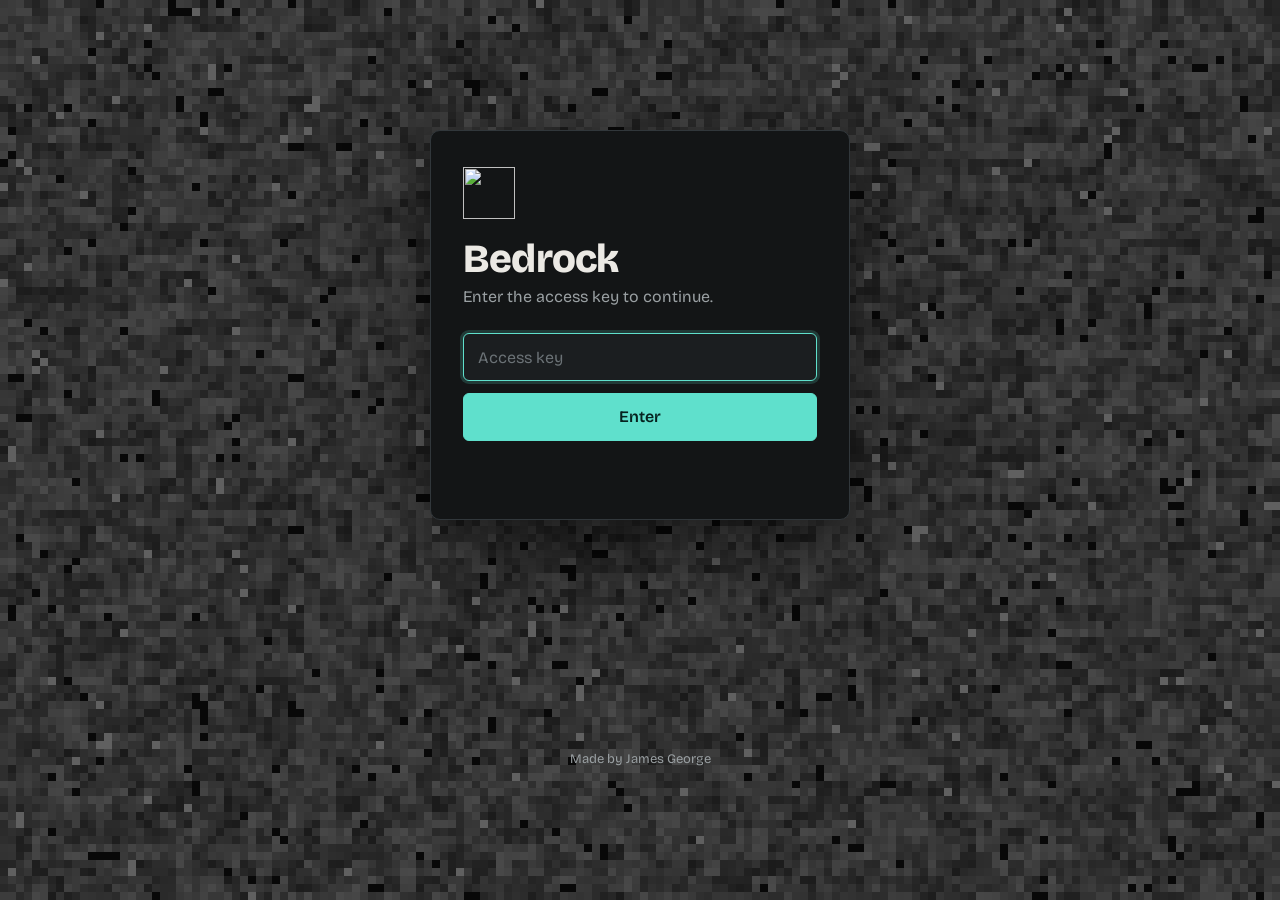
==== commit d902c69f: "Add files via upload" ====
--- a/portal.html
+++ b/portal.html
@@ -1,2121 +1,229 @@
 <!doctype html>
 <html lang="en">
 <head>
-<meta charset="utf-8" />
-<meta name="viewport" content="width=device-width,initial-scale=1" />
+<meta charset="utf-8">
+<meta name="viewport" content="width=device-width,initial-scale=1">
 <title>Bedrock</title>
 <link rel="icon" href="favicon.png" type="image/png">
 <link rel="preconnect" href="https://fonts.googleapis.com">
 <link rel="preconnect" href="https://fonts.gstatic.com" crossorigin>
-<link href="https://fonts.googleapis.com/css2?family=Inter:wght@300;400;500;600;700;800;900&display=swap" rel="stylesheet">
-<style>
-  :root{
-    --bg: linear-gradient(135deg, #020208 0%, #0a0a15 50%, #04040a 100%);
-    --bg-secondary: #0a0a12;
-    --muted: #9aa3a8;
-    --muted-hover: #b8c1c6;
-    --accent: #8ef6c1;
-    --accent-hover: #a8ffdb;
-    --accent-glow: rgba(142,246,193,0.4);
-    --purple-strong: rgba(150,85,255,0.3);
-    --purple-glow: rgba(150,85,255,0.2);
-    --purple-subtle: rgba(138,75,230,0.08);
-    --tile-purple: rgba(138,75,230,0.16);
-    --tile-purple-hover: rgba(138,75,230,0.32);
-    --glass-border: rgba(255,255,255,0.12);
-    --glass-bg: rgba(255,255,255,0.04);
-    --shadow-epic: 0 35px 100px rgba(0,0,0,0.8), 0 15px 60px rgba(150,85,255,0.1);
-    --shadow-strong: 0 25px 80px rgba(0,0,0,0.7);
-    --shadow-medium: 0 15px 50px rgba(0,0,0,0.4);
-    --shadow-soft: 0 8px 25px rgba(0,0,0,0.2);
-    --gradient-accent: linear-gradient(135deg, var(--accent), #6ee7b7, var(--accent-hover));
-    --gradient-purple: linear-gradient(135deg, #a855f7, #8b5cf6, #7c3aed);
-    --gradient-glass: linear-gradient(135deg, rgba(255,255,255,0.15) 0%, rgba(255,255,255,0.05) 50%, rgba(255,255,255,0.02) 100%);
-    font-family: 'Inter', system-ui, -apple-system, "Segoe UI", Roboto, Arial, sans-serif;
-    font-feature-settings: 'liga' 1, 'kern' 1, 'ss01' 1;
-  }
-  
-  html,body{
-    height:100%;
-    margin:0;
-    background: var(--bg);
-    background-attachment: fixed;
-    color:#f8fafc;
-    overflow-x:hidden;
-    scroll-behavior: smooth;
-    font-weight: 400;
-  }
-  
-  *{
-    box-sizing:border-box;
-  }
-  
-  a{color:inherit;text-decoration:none}
-
-  /* Ultra-enhanced background layers */
-  canvas#bg{
-    position:fixed;
-    inset:0;
-    z-index:0;
-    pointer-events:none;
-    display:block;
-    filter: brightness(1.2) contrast(1.1);
-  }
-  
-  .vignette{
-    position:fixed;
-    inset:0;
-    z-index:1;
-    pointer-events:none;
-    background:
-      radial-gradient(50% 50% at 20% 20%, rgba(150,85,255,0.25), transparent 30%),
-      radial-gradient(60% 60% at 80% 80%, rgba(122,58,210,0.20), transparent 35%),
-      radial-gradient(40% 40% at 50% 10%, rgba(142,246,193,0.12), transparent 25%),
-      radial-gradient(35% 35% at 10% 80%, rgba(236,72,153,0.08), transparent 20%),
-      linear-gradient(180deg, rgba(8,6,14,0.08), rgba(2,2,6,0.15));
-    mix-blend-mode: screen;
-    animation: vignette-dance 12s ease-in-out infinite;
-  }
-
-  @keyframes vignette-dance {
-    0%, 100% { opacity: 1; transform: scale(1); }
-    33% { opacity: 0.9; transform: scale(1.02); }
-    66% { opacity: 0.85; transform: scale(0.98); }
-  }
-
-  /* Floating particles */
-  .particles {
-    position: fixed;
-    inset: 0;
-    z-index: 1;
-    pointer-events: none;
-    overflow: hidden;
-  }
-
-  .particle {
-    position: absolute;
-    width: 2px;
-    height: 2px;
-    background: rgba(142,246,193,0.6);
-    border-radius: 50%;
-    animation: float 15s infinite linear;
-  }
-
-  @keyframes float {
-    0% { transform: translateY(100vh) translateX(0) scale(0); opacity: 0; }
-    10% { opacity: 1; }
-    90% { opacity: 1; }
-    100% { transform: translateY(-10vh) translateX(100px) scale(1); opacity: 0; }
-  }
-
-  /* Epic portal card */
-  .wrap{
-    position:relative;
-    z-index:2;
-    min-height:100vh;
-    display:flex;
-    align-items:flex-start;
-    justify-content:center;
-    padding:32px;
-    animation: grand-entrance 1.2s cubic-bezier(0.23, 1, 0.320, 1);
-  }
-
-  @keyframes grand-entrance {
-    0% { opacity: 0; transform: translateY(40px) scale(0.95); filter: blur(10px); }
-    50% { opacity: 0.8; transform: translateY(10px) scale(0.98); filter: blur(2px); }
-    100% { opacity: 1; transform: translateY(0) scale(1); filter: blur(0); }
-  }
-  
-  .card{
-    width:100%;
-    max-width:1200px;
-    padding:28px;
-    border-radius:24px;
-    background: var(--gradient-glass);
-    border:1px solid var(--glass-border);
-    box-shadow: var(--shadow-epic);
-    position:relative;
-    overflow:visible;
-    backdrop-filter: blur(30px);
-    -webkit-backdrop-filter: blur(30px);
-    transition: all 0.3s cubic-bezier(0.4, 0, 0.2, 1);
-    opacity: 0.85;
-  }
-
-  .card:hover {
-    transform: translateY(-2px);
-    box-shadow: 
-      0 45px 120px rgba(0,0,0,0.9), 
-      0 25px 80px rgba(150,85,255,0.15),
-      0 0 0 1px rgba(255,255,255,0.1) inset;
-  }
-  
-  .card::before{
-    content:"";
-    position:absolute;
-    inset:-15px;
-    border-radius:28px;
-    z-index:-1;
-    background: linear-gradient(135deg, var(--purple-strong), var(--purple-glow), rgba(142,246,193,0.1));
-    filter: blur(25px);
-    pointer-events:none;
-    animation: glow-breathe 6s ease-in-out infinite;
-  }
-
-  @keyframes glow-breathe {
-    0%, 100% { opacity: 0.8; transform: scale(1); }
-    50% { opacity: 1; transform: scale(1.05); }
-  }
-
-  .card::after {
-    content: "";
-    position: absolute;
-    inset: -2px;
-    border-radius: 26px;
-    z-index: -1;
-    background: linear-gradient(45deg, transparent, rgba(142,246,193,0.1), transparent, rgba(150,85,255,0.1), transparent);
-    animation: border-glow 8s linear infinite;
-  }
-
-  @keyframes border-glow {
-    0% { transform: rotate(0deg); }
-    100% { transform: rotate(360deg); }
-  }
-
-  /* Premium header */
-  .hdr{
-    display:flex;
-    align-items:center;
-    gap:20px;
-    margin-bottom:20px;
-    padding-bottom:20px;
-    border-bottom:1px solid rgba(255,255,255,0.08);
-    position: relative;
-  }
-
-  .hdr::after {
-    content: "";
-    position: absolute;
-    bottom: -1px;
-    left: 0;
-    width: 100px;
-    height: 2px;
-    background: var(--gradient-accent);
-    border-radius: 2px;
-    animation: accent-slide 3s ease-in-out infinite;
-  }
-
-  @keyframes accent-slide {
-    0%, 100% { width: 100px; opacity: 1; }
-    50% { width: 200px; opacity: 0.7; }
-  }
-  
-  .logo{
-    width:68px;
-    height:68px;
-    border-radius:16px;
-    background: linear-gradient(135deg,#1e1e2e,#16161d);
-    display:grid;
-    place-items:center;
-    color:var(--accent);
-    font-weight:800;
-    box-shadow: var(--shadow-medium);
-    border:1px solid rgba(255,255,255,0.12);
-    position: relative;
-    overflow: hidden;
-    transition: all 0.3s ease;
-  }
-
-  .logo::before {
-    content: "";
-    position: absolute;
-    inset: -50%;
-    background: conic-gradient(from 0deg, transparent, var(--accent-glow), transparent, var(--purple-glow), transparent);
-    animation: logo-spin 6s linear infinite;
-    z-index: -1;
-  }
-
-  @keyframes logo-spin {
-    0% { transform: rotate(0deg); }
-    100% { transform: rotate(360deg); }
-  }
-
-  .logo:hover {
-    transform: scale(1.05) rotate(5deg);
-    box-shadow: 
-      0 20px 60px rgba(142,246,193,0.3),
-      0 0 30px rgba(142,246,193,0.2) inset;
-  }
-  
-  .logo img{
-    width:54px;
-    height:54px;
-    border-radius:12px;
-    display:block;
-    z-index: 1;
-    position: relative;
-  }
-  
-  h1{
-    margin:0;
-    font-size:26px;
-    font-weight:900;
-    background: linear-gradient(135deg, #ffffff 0%, var(--accent) 50%, #a855f7 100%);
-    -webkit-background-clip: text;
-    -webkit-text-fill-color: transparent;
-    background-clip: text;
-    letter-spacing: -0.5px;
-    text-shadow: 0 0 30px rgba(142,246,193,0.3);
-    animation: text-glow 4s ease-in-out infinite;
-  }
-
-  @keyframes text-glow {
-    0%, 100% { filter: brightness(1); }
-    50% { filter: brightness(1.2); }
-  }
-  
-  .muted{
-    color:var(--muted);
-    font-size:15px;
-    font-weight:500;
-    opacity: 0.9;
-  }
-
-  /* Epic layout */
-  .cols{
-    display:grid;
-    grid-template-columns:280px 1fr;
-    gap:28px;
-  }
-  
-  nav.side{
-    padding:20px;
-    border-radius:20px;
-    display:flex;
-    flex-direction:column;
-    gap:12px;
-    background: var(--gradient-glass);
-    border:1px solid rgba(255,255,255,0.06);
-    backdrop-filter: blur(15px);
-    height: fit-content;
-    box-shadow: var(--shadow-medium);
-    position: relative;
-    overflow: hidden;
-  }
-
-  nav.side::before {
-    content: "";
-    position: absolute;
-    top: 0;
-    left: -100%;
-    width: 100%;
-    height: 100%;
-    background: linear-gradient(90deg, transparent, rgba(255,255,255,0.05), transparent);
-    animation: nav-shimmer 4s infinite;
-  }
-
-  @keyframes nav-shimmer {
-    0% { left: -100%; }
-    50% { left: -100%; }
-    100% { left: 100%; }
-  }
-  
-  nav .brand{
-    display:flex;
-    flex-direction:column;
-    gap:8px;
-    align-items:flex-start;
-    margin-bottom:12px;
-    padding-bottom:16px;
-    border-bottom:1px solid rgba(255,255,255,0.08);
-    position: relative;
-  }
-
-  nav .brand strong {
-    letter-spacing: 3px;
-    color: var(--accent);
-    font-size: 16px;
-    font-weight: 800;
-    text-shadow: 0 0 20px rgba(142,246,193,0.4);
-  }
-  
-  nav button{
-    display:flex;
-    align-items:center;
-    gap:14px;
-    padding:14px 18px;
-    border-radius:14px;
-    border:1px solid transparent;
-    background:transparent;
-    color:inherit;
-    cursor:pointer;
-    font-weight:600;
-    font-size:15px;
-    transition:all 0.3s cubic-bezier(0.4, 0, 0.2, 1);
-    position: relative;
-    overflow: hidden;
-  }
-
-  nav button::before {
-    content: '';
-    position: absolute;
-    top: 0;
-    left: -100%;
-    width: 100%;
-    height: 100%;
-    background: linear-gradient(90deg, transparent, rgba(255,255,255,0.1), transparent);
-    transition: left 0.6s ease;
-  }
-
-  nav button:hover::before {
-    left: 100%;
-  }
-  
-  nav button:hover{
-    background: rgba(255,255,255,0.08);
-    border-color: rgba(255,255,255,0.12);
-    transform:translateY(-2px) translateX(4px);
-    color:var(--muted-hover);
-    box-shadow: var(--shadow-soft);
-  }
-  
-  nav button.active{
-    background: linear-gradient(135deg, rgba(142,246,193,0.12), rgba(140,90,240,0.12));
-    color:var(--accent);
-    border-color: rgba(142,246,193,0.3);
-    box-shadow:
-      0 15px 45px rgba(140,90,240,0.15),
-      0 0 20px rgba(142,246,193,0.1) inset;
-    transform:translateY(-3px) translateX(6px);
-    text-shadow: 0 0 10px rgba(142,246,193,0.5);
-  }
-
-  nav button.active::after {
-    content: "";
-    position: absolute;
-    right: -2px;
-    top: 50%;
-    transform: translateY(-50%);
-    width: 4px;
-    height: 20px;
-    background: var(--gradient-accent);
-    border-radius: 2px;
-    box-shadow: 0 0 10px var(--accent-glow);
-  }
-
-  .content{
-    min-height:540px;
-    padding:24px;
-    border-radius:20px;
-    display:flex;
-    flex-direction:column;
-    background: var(--gradient-glass);
-    border:1px solid rgba(255,255,255,0.06);
-    backdrop-filter: blur(15px);
-    box-shadow: var(--shadow-medium);
-    position: relative;
-    overflow: hidden;
-  }
-
-  .content::before {
-    content: "";
-    position: absolute;
-    top: 0;
-    left: 0;
-    right: 0;
-    height: 2px;
-    background: var(--gradient-accent);
-    opacity: 0.6;
-  }
-
-  /* Ultra-enhanced Games section */
-  .gamesCenter {
-    flex:1;
-    display:flex;
-    align-items:center;
-    justify-content:center;
-    flex-direction:column;
-    gap:32px;
-    min-height:380px;
-    position: relative;
-  }
-
-  .gamesCenter::before {
-    content: "";
-    position: absolute;
-    width: 200px;
-    height: 200px;
-    background: radial-gradient(circle, rgba(142,246,193,0.1), transparent 70%);
-    border-radius: 50%;
-    animation: games-pulse 4s ease-in-out infinite;
-    z-index: -1;
-  }
-
-  @keyframes games-pulse {
-    0%, 100% { transform: scale(1); opacity: 0.5; }
-    50% { transform: scale(1.5); opacity: 0.2; }
-  }
-
-  .launchBig{
-    display:inline-flex;
-    align-items:center;
-    justify-content:center;
-    gap:16px;
-    padding:24px 48px;
-    border-radius:24px;
-    border:0;
-    background: var(--gradient-accent);
-    color:#0a0a0a;
-    font-weight:900;
-    cursor:pointer;
-    box-shadow: 
-      0 25px 60px rgba(10,20,20,0.7),
-      0 0 0 1px rgba(255,255,255,0.15) inset,
-      0 0 40px rgba(142,246,193,0.3);
-    font-size:20px;
-    transition: all 0.2s cubic-bezier(.2,.9,.3,1);
-    outline:none;
-    position: relative;
-    overflow: hidden;
-    text-shadow: 0 1px 2px rgba(0,0,0,0.3);
-    letter-spacing: 0.5px;
-  }
-
-  .launchBig::before {
-    content: '';
-    position: absolute;
-    top: 0;
-    left: -100%;
-    width: 100%;
-    height: 100%;
-    background: linear-gradient(90deg, transparent, rgba(255,255,255,0.4), transparent);
-    transition: left 0.8s ease;
-  }
-
-  .launchBig:hover::before {
-    left: 100%;
-  }
-
-  .launchBig::after {
-    content: "";
-    position: absolute;
-    inset: -3px;
-    border-radius: 27px;
-    background: linear-gradient(45deg, var(--accent), var(--accent-hover), var(--accent));
-    z-index: -1;
-    opacity: 0;
-    transition: opacity 0.3s ease;
-  }
-
-  .launchBig:hover::after {
-    opacity: 0.3;
-  }
-  
-  .launchBig:active{
-    transform:translateY(4px) scale(0.96);
-    box-shadow:
-      0 12px 30px rgba(10,20,20,0.5),
-      0 0 20px rgba(142,246,193,0.2);
-  }
-
-  /* Enhanced idle pulse */
-  @keyframes idlePulse {
-    0% { 
-      transform: scale(1); 
-      box-shadow: 
-        0 25px 60px rgba(10,20,20,0.7),
-        0 0 40px rgba(142,246,193,0.3);
-    }
-    50% { 
-      transform: scale(1.05); 
-      box-shadow: 
-        0 30px 80px rgba(150,85,255,0.2),
-        0 0 60px rgba(142,246,193,0.4);
-    }
-    100% { 
-      transform: scale(1); 
-      box-shadow: 
-        0 25px 60px rgba(10,20,20,0.7),
-        0 0 40px rgba(142,246,193,0.3);
-    }
-  }
-  .launchBig.idle { animation: idlePulse 3.5s ease-in-out infinite; }
-
-  /* Ultra hover effect */
-  .launchBig.hovered { 
-    transform: scale(1.12) rotateX(5deg); 
-    box-shadow: 
-      0 40px 100px rgba(150,85,255,0.3),
-      0 0 0 1px rgba(255,255,255,0.3) inset,
-      0 0 80px rgba(142,246,193,0.4);
-  }
-
-  /* Epic Tools tiles */
-  .toolsGrid{
-    display:grid;
-    grid-template-columns:repeat(auto-fit, minmax(320px, 1fr));
-    gap:24px;
-    margin-top:24px;
-  }
-  
-  .toolTile{
-    border-radius:20px;
-    padding:24px;
-    border:1px solid rgba(255,255,255,0.08);
-    min-height:150px;
-    display:flex;
-    flex-direction:column;
-    justify-content:space-between;
-    cursor:pointer;
-    transition:all 0.4s cubic-bezier(0.4, 0, 0.2, 1);
-    background: var(--gradient-glass);
-    backdrop-filter: blur(15px);
-    position: relative;
-    overflow: hidden;
-    box-shadow: var(--shadow-soft);
-  }
-
-  .toolTile::before {
-    content: '';
-    position: absolute;
-    inset: -2px;
-    border-radius: 22px;
-    background: linear-gradient(45deg, transparent, rgba(142,246,193,0.1), transparent, rgba(150,85,255,0.1), transparent);
-    z-index: -1;
-    opacity: 0;
-    transition: opacity 0.3s ease;
-  }
-
-  .toolTile::after {
-    content: '';
-    position: absolute;
-    top: 0;
-    left: -100%;
-    width: 100%;
-    height: 100%;
-    background: linear-gradient(90deg, transparent, rgba(255,255,255,0.08), transparent);
-    transition: left 0.6s ease;
-  }
-
-  .toolTile:hover::after {
-    left: 100%;
-  }
-
-  .toolTile:hover::before {
-    opacity: 1;
-    animation: border-dance 2s linear infinite;
-  }
-
-  @keyframes border-dance {
-    0% { transform: rotate(0deg); }
-    100% { transform: rotate(360deg); }
-  }
-  
-  .toolTile:hover{
-    background: linear-gradient(135deg, rgba(255,255,255,0.12), rgba(255,255,255,0.04));
-    transform:translateY(-12px) scale(1.03);
-    box-shadow:
-      0 35px 80px rgba(120,60,220,0.2),
-      0 0 40px rgba(142,246,193,0.1) inset;
-    border-color: rgba(255,255,255,0.15);
-  }
-  
-  .toolTile h3{
-    margin:0 0 12px 0;
-    font-size:19px;
-    color:#f1f5f9;
-    font-weight:800;
-    text-shadow: 0 2px 4px rgba(0,0,0,0.3);
-  }
-  
-  .toolTile p{
-    margin:0 0 20px 0;
-    color:var(--muted);
-    font-size:15px;
-    line-height:1.5;
-    font-weight:500;
-    flex-grow:1;
-  }
-  
-  .smallBtn{
-    padding:12px 20px;
-    border-radius:12px;
-    border:0;
-    background: rgba(255,255,255,0.1);
-    color:#f1f5f9;
-    font-weight:700;
-    cursor:pointer;
-    transition:all 0.3s ease;
-    font-size:14px;
-    position: relative;
-    overflow: hidden;
-  }
-
-  .smallBtn::before {
-    content: "";
-    position: absolute;
-    top: 0;
-    left: -100%;
-    width: 100%;
-    height: 100%;
-    background: linear-gradient(90deg, transparent, rgba(255,255,255,0.2), transparent);
-    transition: left 0.5s ease;
-  }
-
-  .smallBtn:hover::before {
-    left: 100%;
-  }
-
-  .smallBtn:hover {
-    background: rgba(255,255,255,0.2);
-    transform: translateY(-2px);
-    box-shadow: 0 8px 25px rgba(0,0,0,0.2);
-  }
-
-  /* Enhanced control buttons - REMOVED SIGN OUT STYLES */
-
-  .footRow{
-    display:flex;
-    justify-content:space-between;
-    align-items:center;
-    margin-top:24px;
-    padding-top:20px;
-    border-top:1px solid rgba(255,255,255,0.08);
-    color:var(--muted);
-    font-size:14px;
-    font-weight:500;
-  }
-
-  .footRow::before {
-    content: "";
-    position: absolute;
-    top: -1px;
-    left: 50%;
-    transform: translateX(-50%);
-    width: 100px;
-    height: 1px;
-    background: var(--gradient-accent);
-    opacity: 0.6;
-  }
-
-  /* Responsive with extra polish */
-  @media (max-width:920px){
-    .cols{grid-template-columns:1fr}
-    .toolsGrid{grid-template-columns:1fr}
-    .wrap{padding:24px}
-    .card{padding:24px}
-    nav.side{order:1; margin-top:24px}
-    .launchBig{padding:20px 36px; font-size:18px}
-  }
-
-  @media (max-width:480px){
-    .wrap{padding:20px}
-    .card{padding:20px}
-    .launchBig{padding:18px 32px; font-size:17px}
-    .cols{gap:20px}
-    h1{font-size:22px}
-    .controls{flex-direction:column; gap:10px}
-  }
-
-  /* Tab content animations */
-  .tab {
-    animation: tab-materialize 0.6s cubic-bezier(0.23, 1, 0.320, 1);
-  }
-
-  @keyframes tab-materialize {
-    0% { opacity: 0; transform: translateY(20px) scale(0.95); filter: blur(5px); }
-    50% { opacity: 0.5; transform: translateY(5px) scale(0.98); filter: blur(1px); }
-    100% { opacity: 1; transform: translateY(0) scale(1); filter: blur(0); }
-  }
-
-  /* Welcome section enhancements */
-  .welcome-tip {
-    margin-top: 28px;
-    padding: 20px;
-    background: linear-gradient(135deg, rgba(142,246,193,0.08), rgba(140,90,240,0.05));
-    border: 1px solid rgba(142,246,193,0.15);
-    border-radius: 16px;
-    position: relative;
-    overflow: hidden;
-  }
-
-  .welcome-tip::before {
-    content: "";
-    position: absolute;
-    top: 0;
-    left: 0;
-    right: 0;
-    height: 2px;
-    background: var(--gradient-accent);
-    opacity: 0.8;
-  }
-
-  .welcome-tip-title {
-    color: var(--accent);
-    font-weight: 700;
-    margin-bottom: 8px;
-    font-size: 15px;
-    display: flex;
-    align-items: center;
-    gap: 8px;
-  }
-
-  .welcome-tip-text {
-    font-size: 14px;
-    color: var(--muted);
-    line-height: 1.5;
-    margin: 0;
-  }
-
-  /* Scroll effects */
-  html {
-    scroll-behavior: smooth;
-  }
-
-  *:focus-visible {
-    outline: 2px solid var(--accent);
-    outline-offset: 2px;
-    border-radius: 4px;
-  }
-
-  /* Custom scrollbar */
-  ::-webkit-scrollbar {
-    width: 8px;
-  }
-
-  ::-webkit-scrollbar-track {
-    background: rgba(255,255,255,0.02);
-    border-radius: 4px;
-  }
-
-  ::-webkit-scrollbar-thumb {
-    background: linear-gradient(135deg, var(--accent), var(--purple-glow));
-    border-radius: 4px;
-    box-shadow: 0 0 10px rgba(142,246,193,0.3);
-  }
-
-  ::-webkit-scrollbar-thumb:hover {
-    background: linear-gradient(135deg, var(--accent-hover), var(--purple-strong));
-  }
-
-  /* Loading states */
-  .loading {
-    position: relative;
-    overflow: hidden;
-  }
-
-  .loading::after {
-    content: "";
-    position: absolute;
-    top: 0;
-    left: -100%;
-    width: 100%;
-    height: 100%;
-    background: linear-gradient(90deg, transparent, rgba(255,255,255,0.1), transparent);
-    animation: loading-shimmer 2s infinite;
-  }
-
-  @keyframes loading-shimmer {
-    0% { left: -100%; }
-    100% { left: 100%; }
-  }
-
-  /* Void-specific dark styling */
-  .void-pulse {
-    background: radial-gradient(circle, rgba(0,0,0,0.3), transparent 70%);
-    animation: void-pulse 6s ease-in-out infinite;
-  }
-
-  @keyframes void-pulse {
-    0%, 100% { transform: scale(1); opacity: 0.3; }
-    50% { transform: scale(1.3); opacity: 0.1; }
-  }
-</style>
+<link href="https://fonts.googleapis.com/css2?family=Bricolage+Grotesque:opsz,wght@12..96,400..800&display=swap" rel="stylesheet">
+<link rel="stylesheet" href="styles.css">
+<script>
+  // Send people without a key back to the gate before anything renders.
+  try { if (localStorage.getItem('bedrock_access_v2') !== 'granted') location.replace('index.html'); }
+  catch (_) { location.replace('index.html'); }
+</script>
 </head>
 <body>
-  <canvas id="bg" aria-hidden="true"></canvas>
-  <div class="vignette" aria-hidden="true"></div>
-  
-  <!-- Floating particles -->
-  <div class="particles" aria-hidden="true"></div>
-
-  <div class="wrap">
-    <div class="card" role="main" aria-live="polite">
-      <div class="hdr">
-        <div class="logo" aria-hidden="true">
-          <img src="favicon.png" alt="Bedrock logo">
-        </div>
-        <div>
-          <h1>Bedrock</h1>
-          <div class="muted" id="who">friends-only</div>
-        </div>
-      </div>
-
-      <div class="cols">
-        <nav class="side" aria-label="navigation">
-          <div class="brand">
-            <strong>BEDROCK</strong>
-            <span class="muted" style="font-size:13px;opacity:0.8">portal nexus</span>
-          </div>
-          <button data-tab="home" class="active">🏠 Home</button>
-          <button data-tab="games">🎮 Games</button>
-          <button data-tab="tools">🛠️ Tools</button>
-          <button data-tab="void">🌌 The Void</button>
-        </nav>
-
-        <section class="content" id="content">
-          <!-- HOME -->
-          <div id="home" class="tab">
-            <h2 style="margin-top:0;font-weight:800;font-size:24px;color:var(--accent);text-shadow:0 0 20px rgba(142,246,193,0.3)">
-              Welcome back
-            </h2>
-            <p class="muted" style="font-size:16px;line-height:1.6;margin-bottom:0">
-              Your personal command center is online and ready. Navigate through the cosmos using the sidebar to access your Games hub or productivity tools.
-            </p>
-            
-            <div class="welcome-tip">
-              <div class="welcome-tip-title">
-                <span>✨</span>
-                Pro tip for stealth mode
-              </div>
-              <p class="welcome-tip-text">
-                Everything opens in new tabs or stealth windows, so you'll never lose your place in the portal. The games hub has emergency exit features built right in for maximum discretion.
-              </p>
-            </div>
-
-            <div style="margin-top:28px;padding:20px;background:linear-gradient(135deg,rgba(150,85,255,0.06),rgba(150,85,255,0.02));border:1px solid rgba(150,85,255,0.1);border-radius:16px;position:relative;overflow:hidden">
-              <div style="color:#c4b5fd;font-weight:700;margin-bottom:8px;display:flex;align-items:center;gap:8px">
-                <span>🚀</span>
-                System Status
-              </div>
-              <div style="font-size:14px;color:var(--muted);display:flex;justify-content:space-between;align-items:center">
-                <span>Portal Status: Online (under contruction)</span>
-                <span style="color:var(--accent);font-weight:600">All systems go</span>
-              </div>
-              <div style="position:absolute;top:0;left:0;right:0;height:2px;background:var(--gradient-purple);opacity:0.6"></div>
-            </div>
-          </div>
-
-          <!-- GAMES -->
-          <div id="games" class="tab" style="display:none">
-            <div class="gamesCenter" aria-label="games launch area">
-              <div style="width:100%;max-width:800px;text-align:center">
-                <h2 style="margin:0;font-weight:900;font-size:32px;background:linear-gradient(135deg,#ffffff,var(--accent),#a855f7);-webkit-background-clip:text;-webkit-text-fill-color:transparent;text-shadow:0 0 30px rgba(142,246,193,0.3)">
-                  Games Universe
-                </h2>
-                <div class="muted" style="margin-top:12px;font-size:17px;line-height:1.5;opacity:0.9">
-                  Press the launch button to open your private gaming hub in stealth mode. Complete with emergency exits and an infinite games library (not a boring one).
-                </div>
-              </div>
-
-              <button id="launchGames" class="launchBig idle" title="Launch Bedrock Games Hub">
-                LAUNCH BEDROCK GAMES
-              </button>
-
-              <div style="max-width:800px;text-align:center;color:var(--muted);font-size:15px;opacity:0.7;line-height:1.4">
-                <p style="margin:0">The gaming section maintains maximum stealth with about:blank windows and a quick-exit feature. Clean, focused, and completely under the radar.</p>
-              </div>
-            </div>
-          </div>
-
-          <!-- VOID -->
-          <div id="void" class="tab" style="display:none">
-            <div class="gamesCenter" aria-label="void launch area">
-              <div style="width:100%;max-width:800px;text-align:center">
-                <h2 style="margin:0;font-weight:900;font-size:32px;background:linear-gradient(135deg,#ffffff,var(--accent),#a855f7);-webkit-background-clip:text;-webkit-text-fill-color:transparent;text-shadow:0 0 30px rgba(142,246,193,0.3)">
-                  The Void
-                </h2>
-                <div class="muted" style="margin-top:12px;font-size:17px;line-height:1.5;opacity:0.9">
-                  Step into the darkness beyond the portal. Enter a realm where digital shadows dance and reality bends. Maximum stealth mode engaged.
-                </div>
-              </div>
-
-              <button id="enterVoid" class="launchBig idle" title="Enter the Void">
-                ENTER THE VOID
-              </button>
-
-              <div style="max-width:800px;text-align:center;color:var(--muted);font-size:15px;opacity:0.7;line-height:1.4">
-                <p style="margin:0">The void operates in absolute stealth. Complete darkness, complete silence, complete invisibility.</p>
-              </div>
-            </div>
-          </div>
-
-          <!-- TOOLS -->
-<div id="tools" class="tab" style="display:none">
-  <style>
-    /* Enhanced scoped toolkit styles */
-    #tools .toolGrid { 
-      display: grid; 
-      grid-template-columns: repeat(auto-fit, minmax(320px, 1fr)); 
-      gap: 20px; 
-      margin-top: 20px;
+
+<header class="topbar">
+  <div class="topbar-inner">
+    <a class="brand" href="#/home"><img src="favicon.png" alt=""><span>Bedrock</span></a>
+    <nav class="nav" aria-label="Main">
+      <a href="#/home" data-route="home">Home</a>
+      <a href="#/games" data-route="games">Games</a>
+    </nav>
+    <div class="spacer"></div>
+    <button class="exit-btn" id="exit" type="button" title="Leave this page immediately (press ` )">Quick exit</button>
+  </div>
+</header>
+
+<main id="view"></main>
+<div class="toast" id="toast" role="status"></div>
+
+<script src="shared.js"></script>
+<script src="games.js"></script>
+<script>
+(function () {
+  const GAMES = window.BEDROCK_GAMES;
+  const CATS = window.BEDROCK_CATEGORIES;
+  const TINTS = window.BEDROCK_TINTS;
+  const view = document.getElementById('view');
+  const toast = document.getElementById('toast');
+
+  /* ---------- storage (favorites, recents) ---------- */
+  function load(k, d) { try { return JSON.parse(localStorage.getItem(k)) || d; } catch (_) { return d; } }
+  function save(k, v) { try { localStorage.setItem(k, JSON.stringify(v)); } catch (_) {} }
+  let favs = load('bedrock_favs', []);
+  let recents = load('bedrock_recents', []);
+
+  function showToast(text) {
+    toast.textContent = text;
+    toast.classList.add('show');
+    clearTimeout(showToast.t);
+    showToast.t = setTimeout(() => toast.classList.remove('show'), 1800);
+  }
+
+  /* ---------- icons ---------- */
+  const SEARCH = '<svg width="18" height="18" viewBox="0 0 24 24" fill="none" stroke="currentColor" stroke-width="2" stroke-linecap="round" stroke-linejoin="round" aria-hidden="true"><circle cx="11" cy="11" r="7"/><path d="m20 20-3.5-3.5"/></svg>';
+  const STAR = '<svg width="16" height="16" viewBox="0 0 24 24" fill="none" stroke="currentColor" stroke-width="2" stroke-linejoin="round" aria-hidden="true"><path d="m12 3 2.7 5.6 6.1.9-4.4 4.3 1 6.1L12 17l-5.4 2.9 1-6.1L3.2 9.5l6.1-.9L12 3Z"/></svg>';
+
+  /* ---------- tiles ---------- */
+  function tile(g) {
+    const isFav = favs.includes(g.id);
+    const el = document.createElement('div');
+    el.style.position = 'relative';
+    el.innerHTML =
+      '<a class="tile" href="' + g.url + '" target="_blank" rel="noopener noreferrer" data-id="' + g.id + '">' +
+        '<div class="tile-art"><canvas aria-hidden="true"></canvas><span class="glyph" aria-hidden="true">' + g.name.trim()[0] + '</span></div>' +
+        '<div class="tile-body"><h3 class="tile-title"></h3><p class="tile-desc"></p></div>' +
+      '</a>' +
+      '<button class="fav" type="button" aria-pressed="' + isFav + '" aria-label="' + (isFav ? 'Remove ' : 'Add ') + g.name + (isFav ? ' from favorites' : ' to favorites') + '">' + STAR + '</button>';
+    el.querySelector('.tile-title').textContent = g.name;
+    el.querySelector('.tile-desc').textContent = g.desc;
+
+    el.querySelector('.tile').addEventListener('click', () => {
+      recents = [g.id].concat(recents.filter(x => x !== g.id)).slice(0, 8);
+      save('bedrock_recents', recents);
+    });
+    el.querySelector('.fav').addEventListener('click', (e) => {
+      e.preventDefault(); e.stopPropagation();
+      const on = !favs.includes(g.id);
+      favs = on ? favs.concat(g.id) : favs.filter(x => x !== g.id);
+      save('bedrock_favs', favs);
+      showToast(on ? 'Added ' + g.name + ' to favorites' : 'Removed ' + g.name + ' from favorites');
+      render();
+    });
+    return el;
+  }
+
+  function paintTiles(root) {
+    root.querySelectorAll('.tile').forEach(a => {
+      const g = GAMES.find(x => x.id === a.dataset.id);
+      Bedrock.paint(a.querySelector('canvas'), g.id, { cell: 5, tint: TINTS[g.cat] });
+    });
+  }
+
+  function grid(list, emptyMsg) {
+    const wrap = document.createElement('div');
+    wrap.className = 'grid';
+    if (!list.length) {
+      wrap.innerHTML = '<div class="empty"><strong></strong><span></span></div>';
+      wrap.querySelector('strong').textContent = emptyMsg[0];
+      wrap.querySelector('span').textContent = emptyMsg[1];
+      return wrap;
     }
-    
-    #tools .miniCard{ 
-      background: linear-gradient(135deg, rgba(255,255,255,0.08), rgba(255,255,255,0.03)); 
-      border-radius: 16px; 
-      padding: 20px; 
-      border: 1px solid rgba(255,255,255,0.1); 
-      box-shadow: 
-        0 8px 32px rgba(0,0,0,0.3),
-        0 0 0 1px rgba(255,255,255,0.05) inset; 
-      min-height: 140px; 
-      display: flex; 
-      flex-direction: column; 
-      gap: 12px;
-      position: relative;
-      overflow: hidden;
-      backdrop-filter: blur(10px);
-      transition: all 0.3s cubic-bezier(0.4, 0, 0.2, 1);
+    list.forEach(g => wrap.appendChild(tile(g)));
+    return wrap;
+  }
+
+  /* ---------- views ---------- */
+  function renderHome() {
+    view.innerHTML =
+      '<section class="hero">' +
+        '<canvas aria-hidden="true" id="heroArt"></canvas>' +
+        '<div class="hero-body">' +
+          '<h1>Bedrock</h1>' +
+          '<p>' + GAMES.length + ' browser games. Pick one and it opens in a new tab.</p>' +
+          '<form class="search" id="heroSearch" role="search">' + SEARCH +
+            '<label class="sr-only" for="q">Search games</label>' +
+            '<input id="q" type="search" placeholder="Search games" autocomplete="off">' +
+          '</form>' +
+        '</div>' +
+      '</section>';
+
+    const recentGames = recents.map(id => GAMES.find(g => g.id === id)).filter(Boolean).slice(0, 6);
+    const favGames = favs.map(id => GAMES.find(g => g.id === id)).filter(Boolean);
+
+    if (recentGames.length) addSection('Recently played', recentGames);
+    if (favGames.length) addSection('Favorites', favGames);
+    addSection('All games', GAMES.slice(0, 10), true);
+
+    Bedrock.paint(document.getElementById('heroArt'), 'hero', { cell: 10, tint: [0, 0, 0] });
+
+    document.getElementById('heroSearch').addEventListener('submit', (e) => {
+      e.preventDefault();
+      const q = document.getElementById('q').value.trim();
+      location.hash = '#/games' + (q ? '?q=' + encodeURIComponent(q) : '');
+    });
+  }
+
+  function addSection(title, list, withLink) {
+    const head = document.createElement('div');
+    head.className = 'section-head';
+    head.innerHTML = '<h2></h2>' + (withLink ? '<a href="#/games">View all</a>' : '');
+    head.querySelector('h2').textContent = title;
+    view.appendChild(head);
+    const g = grid(list, ['', '']);
+    view.appendChild(g);
+    paintTiles(g);
+  }
+
+  function renderGames(params) {
+    const state = { cat: params.get('cat') || 'all', q: params.get('q') || '' };
+
+    view.innerHTML =
+      '<div class="library-head">' +
+        '<h1>Games</h1>' +
+        '<form class="search" role="search" onsubmit="return false">' + SEARCH +
+          '<label class="sr-only" for="lib-q">Search games</label>' +
+          '<input id="lib-q" type="search" placeholder="Search games" autocomplete="off">' +
+        '</form>' +
+      '</div>' +
+      '<div class="chips" id="chips" role="group" aria-label="Category"></div>' +
+      '<div id="results"></div>';
+
+    const qInput = document.getElementById('lib-q');
+    qInput.value = state.q;
+
+    const chips = document.getElementById('chips');
+    CATS.concat([{ id: 'favs', label: 'Favorites' }]).forEach(c => {
+      const b = document.createElement('button');
+      b.type = 'button'; b.className = 'chip'; b.textContent = c.label; b.dataset.id = c.id;
+      b.addEventListener('click', () => { state.cat = c.id; update(); });
+      chips.appendChild(b);
+    });
+
+    function update() {
+      chips.querySelectorAll('.chip').forEach(b => b.setAttribute('aria-pressed', String(b.dataset.id === state.cat)));
+      const q = qInput.value.trim().toLowerCase();
+      let list = GAMES.filter(g =>
+        (state.cat === 'all' || (state.cat === 'favs' ? favs.includes(g.id) : g.cat === state.cat)) &&
+        (!q || g.name.toLowerCase().includes(q) || g.desc.toLowerCase().includes(q) || g.cat.includes(q)));
+      const empty = state.cat === 'favs' && !q
+        ? ['No favorites yet', 'Select the star on a game to save it here.']
+        : ['No games match', 'Try a different search or category.'];
+      const res = document.getElementById('results');
+      res.innerHTML = '';
+      const g = grid(list, empty);
+      res.appendChild(g);
+      paintTiles(g);
     }
-
-    #tools .miniCard::before {
-      content: '';
-      position: absolute;
-      top: 0;
-      left: 0;
-      right: 0;
-      height: 2px;
-      background: linear-gradient(90deg, var(--accent), var(--purple-glow), var(--accent));
-      opacity: 0.6;
-    }
-
-    #tools .miniCard:hover {
-      transform: translateY(-4px);
-      box-shadow: 
-        0 16px 48px rgba(0,0,0,0.4),
-        0 0 0 1px rgba(255,255,255,0.1) inset,
-        0 0 20px rgba(142,246,193,0.1);
-      border-color: rgba(255,255,255,0.15);
-    }
-    
-    #tools h3{ 
-      margin: 0; 
-      font-size: 18px;
-      font-weight: 800;
-      color: #f8fafc;
-      display: flex;
-      align-items: center;
-      gap: 8px;
-      text-shadow: 0 2px 4px rgba(0,0,0,0.3);
-    }
-    
-    #tools .mutedSmall{ 
-      color: rgba(255,255,255,0.8); 
-      font-size: 13px;
-      line-height: 1.4;
-    }
-    
-    #tools button.small{ 
-      padding: 10px 16px; 
-      border-radius: 10px; 
-      border: 0; 
-      cursor: pointer; 
-      font-weight: 700;
-      font-size: 13px;
-      background: linear-gradient(135deg, rgba(142,246,193,0.2), rgba(142,246,193,0.1));
-      color: var(--accent);
-      border: 1px solid rgba(142,246,193,0.3);
-      transition: all 0.2s ease;
-      position: relative;
-      overflow: hidden;
-    }
-
-    #tools button.small::before {
-      content: '';
-      position: absolute;
-      top: 0;
-      left: -100%;
-      width: 100%;
-      height: 100%;
-      background: linear-gradient(90deg, transparent, rgba(255,255,255,0.2), transparent);
-      transition: left 0.4s ease;
-    }
-
-    #tools button.small:hover::before {
-      left: 100%;
-    }
-
-    #tools button.small:hover {
-      background: linear-gradient(135deg, rgba(142,246,193,0.3), rgba(142,246,193,0.2));
-      transform: translateY(-2px);
-      box-shadow: 0 4px 15px rgba(142,246,193,0.2);
-    }
-    
-    #tools .row{ 
-      display: flex; 
-      gap: 10px; 
-      flex-wrap: wrap;
-    }
-
-    #tools input, #tools pre {
-      background: rgba(0,0,0,0.3);
-      border: 1px solid rgba(255,255,255,0.1);
-      border-radius: 8px;
-      color: #f8fafc;
-      padding: 8px 12px;
-      font-size: 14px;
-      transition: all 0.2s ease;
-    }
-
-    #tools input:focus {
-      outline: none;
-      border-color: var(--accent);
-      box-shadow: 0 0 0 2px rgba(142,246,193,0.2);
-    }
-
-    #tools input[type="color"] {
-      width: 40px;
-      height: 40px;
-      padding: 0;
-      border-radius: 8px;
-      cursor: pointer;
-    }
-
-    #tools input[type="file"] {
-      font-size: 12px;
-      padding: 6px 10px;
-    }
-
-    #tools canvas {
-      border-radius: 8px;
-      box-shadow: 0 4px 12px rgba(0,0,0,0.2);
-    }
-    
-    /* Pixel canvas */
-    #pixelCanvas{ 
-      image-rendering: pixelated; 
-      border: 1px solid rgba(255,255,255,0.2); 
-      background: #000; 
-      display: block;
-    }
-
-    #tools .toolNote {
-      font-size: 12px;
-      color: rgba(255,255,255,0.6);
-      font-style: italic;
-      margin-top: auto;
-      padding-top: 8px;
-      border-top: 1px solid rgba(255,255,255,0.08);
-    }
-
-    /* Special styling for specific tools */
-    #tools #mashOut {
-      background: rgba(142,246,193,0.1);
-      border: 1px solid rgba(142,246,193,0.3);
-      border-radius: 8px;
-      padding: 12px;
-      font-size: 16px;
-      text-align: center;
-      color: var(--accent);
-      min-height: 20px;
-      display: flex;
-      align-items: center;
-      justify-content: center;
-    }
-
-    #tools #pokeName {
-      color: var(--accent) !important;
-    }
-
-    #tools #snakeCanvas {
-      background: linear-gradient(135deg, #0a0a12, #0f1419);
-    }
-
-    #tools #memeCanvas {
-      background: linear-gradient(135deg, #111, #0a0a0a);
-    }
-  </style>
-
-  <h2 style="margin-top:0;font-weight:800;font-size:28px;color:var(--accent);text-shadow:0 0 20px rgba(142,246,193,0.3);">
-    🛠️ Tools Arsenal
-  </h2>
-  <div class="muted" style="font-size:16px;margin-bottom:8px;opacity:0.9">
-    Your creative playground for digital experiments and quick utilities
-  </div>
-
-  <div class="toolGrid" id="toolGrid">
-    <!-- Meme Generator -->
-    <div class="miniCard" id="memeCard">
-      <div style="display:flex;justify-content:space-between;align-items:center">
-        <h3>🖼️ Meme Generator</h3>
-        <button class="small" id="memeDownload">Save PNG</button>
-      </div>
-      <input type="file" id="memeFile" accept="image/*" style="margin-bottom:4px">
-      <input id="memeTop" placeholder="Top text" style="width:100%;margin-bottom:4px">
-      <input id="memeBottom" placeholder="Bottom text" style="width:100%;margin-bottom:8px">
-      <canvas id="memeCanvas" width="640" height="360" style="width:100%;border-radius:8px;"></canvas>
-      <div class="toolNote">Upload an image, add your text, then save your masterpiece</div>
-    </div>
-
-    <!-- Random Pokémon -->
-    <div class="miniCard" id="pokeCard">
-      <div style="display:flex;justify-content:space-between;align-items:center">
-        <h3>🧪 Random Pokémon</h3>
-        <button class="small" id="pokeRoll">Roll Dice</button>
-      </div>
-      <div id="pokeShow" style="display:flex;gap:12px;align-items:center;padding:8px 0">
-        <img id="pokeImg" src="" alt="" style="width:96px;height:96px;background:linear-gradient(135deg,#222,#111);border-radius:12px;object-fit:contain;border:2px solid rgba(255,255,255,0.1)">
-        <div style="flex:1">
-          <div id="pokeName" style="font-weight:800;font-size:18px">—</div>
-          <div id="pokeTypes" class="mutedSmall"></div>
-        </div>
-      </div>
-      <div class="toolNote">Discover random Pokémon from the vast digital universe</div>
-    </div>
-
-    <!-- Noise Maker -->
-    <div class="miniCard" id="noiseCard">
-      <h3>🔊 Sound Laboratory</h3>
-      <div class="row">
-        <button class="small" data-snd="airhorn">📯 Airhorn</button>
-        <button class="small" data-snd="bruh">🗣️ Bruh</button>
-        <button class="small" data-snd="beep">🔔 Beep</button>
-        <button class="small" data-snd="glitch">⚡ Glitch</button>
-      </div>
-      <div class="toolNote">Synthesized audio chaos at your fingertips</div>
-    </div>
-
-    <!-- Pixel Art Canvas -->
-    <div class="miniCard" id="pixelCard">
-      <h3>🎨 Pixel Art Studio</h3>
-      <div style="display:flex;gap:8px;align-items:center;margin-bottom:8px">
-        <input id="pixelSize" type="number" value="16" min="8" max="64" style="width:80px">
-        <button class="small" id="newPixel">New Canvas</button>
-        <button class="small" id="savePixel">Export</button>
-        <div style="width:7px"></div>
-        <input type="color" id="pixelColor" value="#8ef6c1">
-      </div>
-      <canvas id="pixelCanvas" width="256" height="256"></canvas>
-      <div class="toolNote">Create pixel art with click & drag painting</div>
-    </div>
-
-    <!-- Name Mashup -->
-    <div class="miniCard" id="mashCard">
-      <h3>🔀 Word Fusion Engine</h3>
-      <input id="mashA" placeholder="First word" style="margin-bottom:4px">
-      <input id="mashB" placeholder="Second word" style="margin-bottom:8px">
-      <div style="display:flex;gap:10px;margin-bottom:8px">
-        <button class="small" id="mashGo">⚡ Fuse</button>
-        <button class="small" id="mashRand">🎲 Random</button>
-      </div>
-      <div id="mashOut"></div>
-      <div class="toolNote">Blend words into creative combinations</div>
-    </div>
-  
-    <!-- ASCII Art Converter -->
-    <div class="miniCard" id="asciiCard">
-      <h3>⌨️ ASCII Transformer</h3>
-      <div style="display:flex;gap:8px;align-items:center;margin-bottom:8px">
-        <input type="file" id="asciiFile" accept="image/*" style="flex:1">
-        <button class="small" id="asciiGo">Transform</button>
-      </div>
-      <pre id="asciiOut" style="max-height:160px;overflow:auto;margin:0;padding:12px;background:rgba(0,0,0,0.4);border-radius:8px;font-size:10px;line-height:1.1"></pre>
-      <div class="toolNote">Convert images to retro ASCII art</div>
-    </div>
-
-    <!-- Snake Game -->
-    <div class="miniCard" id="snakeCard">
-      <h3>🐍 Retro Snake</h3>
-      <canvas id="snakeCanvas" width="240" height="240" style="margin-bottom:8px"></canvas>
-      <div style="display:flex;gap:10px">
-        <button class="small" id="snakeStart">▶️ Start</button>
-        <button class="small" id="snakeReset">🔄 Reset</button>
-      </div>
-      <div class="toolNote">Classic snake game • Use arrow keys to control</div>
-    </div>
-  </div>
-
-  <script>
-  (function(){
-    const tools = document.getElementById('tools');
-
-    /* ---------------- MEME GENERATOR ---------------- */
-    const memeFile = document.getElementById('memeFile');
-    const memeCanvas = document.getElementById('memeCanvas');
-    const mctx = memeCanvas.getContext('2d');
-    const memeTop = document.getElementById('memeTop');
-    const memeBottom = document.getElementById('memeBottom');
-    const memeDownload = document.getElementById('memeDownload');
-    let memeImg = new Image();
-
-    function renderMeme(){
-      mctx.clearRect(0,0,memeCanvas.width,memeCanvas.height);
-      // fill bg
-      mctx.fillStyle = "#000";
-      mctx.fillRect(0,0,memeCanvas.width,memeCanvas.height);
-      if(memeImg.src){
-        // draw image fit cover
-        const iw = memeImg.width, ih = memeImg.height;
-        const cw = memeCanvas.width, ch = memeCanvas.height;
-        const r = Math.max(cw/iw, ch/ih);
-        const nw = iw*r, nh = ih*r;
-        mctx.drawImage(memeImg, (cw-nw)/2, (ch-nh)/2, nw, nh);
-      }
-      const stroke = 8;
-      const fontSize = Math.floor(memeCanvas.width/12);
-      mctx.font = `700 ${fontSize}px Impact, sans-serif`;
-      mctx.textAlign = 'center';
-      mctx.fillStyle = 'white';
-      mctx.lineWidth = stroke;
-      mctx.strokeStyle = 'black';
-      // top
-      wrapText(mctx, memeTop.value.toUpperCase(), memeCanvas.width/2, fontSize, memeCanvas.width - 20, fontSize + 6, true);
-      // bottom
-      wrapText(mctx, memeBottom.value.toUpperCase(), memeCanvas.width/2, memeCanvas.height - 10 - fontSize, memeCanvas.width - 20, fontSize + 6, false);
-    }
-
-    function wrapText(ctx, text, x, y, maxWidth, lineHeight, top){
-      const words = text.split(' ');
-      let line = '', lines = [];
-      for (let n = 0; n < words.length; n++){
-        const testLine = line + words[n] + ' ';
-        const metrics = ctx.measureText(testLine);
-        if (metrics.width > maxWidth && n > 0){
-          lines.push(line);
-          line = words[n] + ' ';
-        } else { line = testLine; }
-      }
-      lines.push(line);
-      if(top) {
-        for (let i=0;i<lines.length;i++){
-          const yy = y + i*lineHeight;
-          ctx.strokeText(lines[i].trim(), x, yy);
-          ctx.fillText(lines[i].trim(), x, yy);
-        }
-      } else {
-        // bottom aligned
-        for (let i=0;i<lines.length;i++){
-          const yy = y - (lines.length-1-i)*lineHeight;
-          ctx.strokeText(lines[i].trim(), x, yy);
-          ctx.fillText(lines[i].trim(), x, yy);
-        }
-      }
-    }
-
-    memeFile.addEventListener('change', (e)=>{
-      const f = e.target.files[0];
-      if(!f) return;
-      const url = URL.createObjectURL(f);
-      memeImg = new Image();
-      memeImg.onload = () => { renderMeme(); URL.revokeObjectURL(url); };
-      memeImg.src = url;
-    });
-    memeTop.addEventListener('input', renderMeme);
-    memeBottom.addEventListener('input', renderMeme);
-    memeDownload.addEventListener('click', ()=>{
-      const a = document.createElement('a');
-      a.href = memeCanvas.toDataURL('image/png');
-      a.download = 'meme.png';
-      a.click();
-    });
-    renderMeme();
-
-    /* ---------------- RANDOM POKEMON ---------------- */
-    const pokeRoll = document.getElementById('pokeRoll');
-    const pokeImg = document.getElementById('pokeImg');
-    const pokeName = document.getElementById('pokeName');
-    const pokeTypes = document.getElementById('pokeTypes');
-
-    async function rollPoke(){
-      const id = Math.floor(Math.random()*1010)+1; // PokeAPI supports up to ~1000+
-      pokeName.textContent = 'Loading...';
-      pokeTypes.textContent = '';
-      try {
-        const res = await fetch('https://pokeapi.co/api/v2/pokemon/' + id);
-        if(!res.ok) throw new Error('fail');
-        const data = await res.json();
-        const img = data.sprites.other['official-artwork'].front_default || data.sprites.front_default;
-        pokeImg.src = img || '';
-        pokeName.textContent = capitalize(data.name) + ` (#${data.id})`;
-        pokeTypes.textContent = data.types.map(t=>capitalize(t.type.name)).join(' • ');
-      } catch(e){
-        pokeName.textContent = 'API error. Try again.';
-        pokeImg.src = '';
-      }
-    }
-    pokeRoll.addEventListener('click', rollPoke);
-    function capitalize(s){ return s[0]?.toUpperCase()+s.slice(1) || s; }
-    // preload one
-    rollPoke();
-
-  
-    /* ---------------- NOISE MAKER ---------------- */
-    const audioCtx = new (window.AudioContext || window.webkitAudioContext)();
-    function playOsc(freq, dur=0.6, type='sine'){
-      const o = audioCtx.createOscillator();
-      const g = audioCtx.createGain();
-      o.type = type; o.frequency.value = freq;
-      g.gain.value = 0.0001;
-      o.connect(g); g.connect(audioCtx.destination);
-      const now = audioCtx.currentTime;
-      g.gain.linearRampToValueAtTime(0.6, now+0.01);
-      g.gain.exponentialRampToValueAtTime(0.0001, now+dur);
-      o.start(); o.stop(now+dur+0.02);
-    }
-    function playAirhorn(){ 
-      for(let i=0;i<5;i++){ setTimeout(()=>playOsc(280+i*20,0.3,'sawtooth'), i*50); }
-    }
-    function playBruh(){ speechSynthesis.speak(new SpeechSynthesisUtterance('bru')); }
-    function playGlitch(){ for(let i=0;i<6;i++){ setTimeout(()=>playOsc(200+Math.random()*200,0.08,'sawtooth'), i*80); } }
-
-    document.querySelectorAll('#noiseCard button[data-snd]').forEach(b=>{
-      b.addEventListener('click', ()=>{
-        const k = b.dataset.snd;
-        if(k==='airhorn') playAirhorn();
-        else if(k==='bruh') playBruh();
-        else if(k==='beep') playOsc(880,0.12,'sine');
-        else if(k==='glitch') playGlitch();
-      });
-    });
-
-    /* ---------------- PIXEL ART CANVAS ----------------- */
-    const pixelCanvas = document.getElementById('pixelCanvas');
-    const pctx = pixelCanvas.getContext('2d');
-    const pixelSizeInput = document.getElementById('pixelSize');
-    const pixelColor = document.getElementById('pixelColor');
-    const newPixelBtn = document.getElementById('newPixel');
-    const savePixelBtn = document.getElementById('savePixel');
-
-    function createPixelGrid(cells=16){
-      const size = 256;
-      pixelCanvas.width = size; pixelCanvas.height = size;
-      pctx.imageSmoothingEnabled = false;
-      pctx.fillStyle = '#000'; pctx.fillRect(0,0,size,size);
-      // draw grid lines lightly
-      pctx.strokeStyle = 'rgba(255,255,255,0.03)';
-      for(let i=0;i<=cells;i++){
-        const pos = Math.round(i*(size/cells));
-        pctx.beginPath(); pctx.moveTo(pos,0); pctx.lineTo(pos,size); pctx.stroke();
-        pctx.beginPath(); pctx.moveTo(0,pos); pctx.lineTo(size,pos); pctx.stroke();
-      }
-      pixelCanvas.dataset.cells = cells;
-    }
-
-    createPixelGrid(16);
-    let drawing = false;
-    function canvasPos(e){
-      const r = pixelCanvas.getBoundingClientRect();
-      const x = Math.floor((e.clientX - r.left) / (r.width / pixelCanvas.dataset.cells));
-      const y = Math.floor((e.clientY - r.top) / (r.height / pixelCanvas.dataset.cells));
-      return {x,y};
-    }
-    function drawPixelAt(e){
-      const {x,y} = canvasPos(e);
-      const cells = Number(pixelCanvas.dataset.cells);
-      const cw = pixelCanvas.width / cells;
-      pctx.fillStyle = pixelColor.value;
-      pctx.fillRect(x*cw + 1, y*cw + 1, cw-1, cw-1);
-    }
-    pixelCanvas.addEventListener('mousedown', e=>{ drawing=true; drawPixelAt(e); });
-    window.addEventListener('mouseup', ()=>drawing=false);
-    pixelCanvas.addEventListener('mousemove', e=> drawing && drawPixelAt(e));
-    newPixelBtn.addEventListener('click', ()=>{
-      createPixelGrid(Number(pixelSizeInput.value || 16));
-    });
-    savePixelBtn.addEventListener('click', ()=>{
-      const a=document.createElement('a'); a.href=pixelCanvas.toDataURL(); a.download='pixel.png'; a.click();
-    });
-
-    /* ---------------- NAME MASHUP ---------------- */
-    const mashA = document.getElementById('mashA'), mashB = document.getElementById('mashB');
-    const mashGo = document.getElementById('mashGo'), mashRand = document.getElementById('mashRand'), mashOut = document.getElementById('mashOut');
-    function mash(a,b){
-      if(!a||!b) return 'give two words';
-      const aMid = Math.floor(a.length/2), bMid = Math.floor(b.length/2);
-      const candidates = [
-        a.slice(0,aMid) + b.slice(bMid),
-        a.slice(0,aMid+1) + b.slice(bMid+1),
-        b.slice(0,bMid) + a.slice(aMid),
-        a.slice(0,Math.max(1,aMid-1)) + b.slice(Math.min(b.length-1,bMid+1))
-      ];
-      return pick(candidates).replace(/\s+/g,'');
-    }
-    mashGo.addEventListener('click', ()=> mashOut.textContent = mash(mashA.value.trim(), mashB.value.trim()));
-    mashRand.addEventListener('click', ()=>{
-      const w1 = pick(['blip','nova','jolt','flux','sprig','miso','chrome','pico','glitch','nimbus']);
-      const w2 = pick(['burger','fox','drop','spark','byte','cloud','drift','moth','quake','blink']);
-      mashOut.textContent = mash(w1,w2);
-    });
-
-   
-    /* ---------------- ASCII CONVERTER ---------------- */
-    const asciiFile = document.getElementById('asciiFile'), asciiOut = document.getElementById('asciiOut');
-    document.getElementById('asciiGo').addEventListener('click', ()=>{
-      const f = asciiFile.files[0]; if(!f) return asciiOut.textContent='Choose an image.';
-      const img = new Image();
-      const url = URL.createObjectURL(f);
-      img.onload = ()=>{
-        // draw small version
-        const w = 80;
-        const h = Math.round(img.height * (w/img.width));
-        const c = document.createElement('canvas'); c.width = w; c.height = h;
-        const cx = c.getContext('2d'); cx.drawImage(img,0,0,w,h);
-        const data = cx.getImageData(0,0,w,h).data;
-        const chars = '@%#*+=-:. ';
-        let out='';
-        for(let y=0;y<h;y++){
-          for(let x=0;x<w;x++){
-            const i=(y*w+x)*4;
-            const r=data[i], g=data[i+1], b=data[i+2];
-            const lum = (0.2126*r+0.7152*g+0.0722*b)/255;
-            const ch = chars[Math.floor((1-lum)*(chars.length-1))];
-            out += ch;
-          }
-          out += '\n';
-        }
-        asciiOut.textContent = out;
-        URL.revokeObjectURL(url);
-      };
-      img.src = url;
-    });
-
-  
-    /* ---------------- SNAKE GAME ---------------- */
-    const sCanvas = document.getElementById('snakeCanvas'); const sCtx = sCanvas.getContext('2d');
-    const snakeStart = document.getElementById('snakeStart'), snakeReset = document.getElementById('snakeReset');
-    let snakeGame = { running:false, dir:'right', snake:[], food:null, interval:null, speed:120 };
-    function resetSnake(){
-      snakeGame.snake = [{x:6,y:6},{x:5,y:6},{x:4,y:6}]; snakeGame.dir='right'; placeFood(); drawSnake();
-    }
-    function placeFood(){
-      snakeGame.food = { x: Math.floor(Math.random()*12)+1, y: Math.floor(Math.random()*12)+1 };
-    }
-    function drawSnake(){
-      sCtx.clearRect(0,0,sCanvas.width,sCanvas.height);
-      const cell = sCanvas.width/16;
-      sCtx.fillStyle = '#0f1720';
-      sCtx.fillRect(0,0,sCanvas.width,sCanvas.height);
-      // food
-      sCtx.fillStyle = '#ff6666';
-      sCtx.fillRect(snakeGame.food.x*cell, snakeGame.food.y*cell, cell, cell);
-      // snake
-      sCtx.fillStyle = '#8ef6c1';
-      snakeGame.snake.forEach(p=> sCtx.fillRect(p.x*cell, p.y*cell, cell-1, cell-1));
-    }
-    function stepSnake(){
-      const head = {...snakeGame.snake[0]};
-      if(snakeGame.dir==='right') head.x++;
-      if(snakeGame.dir==='left') head.x--;
-      if(snakeGame.dir==='up') head.y--;
-      if(snakeGame.dir==='down') head.y++;
-      // wrap
-      head.x = (head.x+16)%16; head.y = (head.y+16)%16;
-      snakeGame.snake.unshift(head);
-      // eat
-      if(head.x === snakeGame.food.x && head.y === snakeGame.food.y){
-        placeFood();
-      } else {
-        snakeGame.snake.pop();
-      }
-      // collision
-      for(let i=1;i<snakeGame.snake.length;i++){
-        if(snakeGame.snake[i].x===head.x && snakeGame.snake[i].y===head.y){
-          // game over
-          stopSnake();
-          alert('Game over! Press Start to play again.');
-          resetSnake();
-          return;
-        }
-      }
-      drawSnake();
-    }
-    function startSnake(){
-      if(snakeGame.running) return;
-      snakeGame.running = true;
-      snakeGame.interval = setInterval(stepSnake, snakeGame.speed);
-    }
-    function stopSnake(){ snakeGame.running=false; clearInterval(snakeGame.interval); snakeGame.interval=null; }
-    snakeStart.addEventListener('click', ()=>{ startSnake(); });
-    snakeReset.addEventListener('click', ()=>{ stopSnake(); resetSnake(); });
-    document.addEventListener('keydown', (e)=>{
-      if(['ArrowUp','ArrowDown','ArrowLeft','ArrowRight'].includes(e.key)){
-        if(e.key==='ArrowUp' && snakeGame.dir!=='down') snakeGame.dir='up';
-        if(e.key==='ArrowDown' && snakeGame.dir!=='up') snakeGame.dir='down';
-        if(e.key==='ArrowLeft' && snakeGame.dir!=='right') snakeGame.dir='left';
-        if(e.key==='ArrowRight' && snakeGame.dir!=='left') snakeGame.dir='right';
-      }
-    });
-    resetSnake(); drawSnake();
-
-
-    /* ---------------- HELPERS ---------------- */
-    function pick(arr){ return arr[Math.floor(Math.random()*arr.length)]; }
-    function randInt(a,b){ return Math.floor(Math.random()*(b-a))+a; }
-  })();
-  </script>
-</div>
-
-          <div class="footRow">
-            <div>• low-stakes</div>
-            <div>Bedrock Portal • 2025 • V2.50</div>
-          </div>
-        </section>
-      </div>
-    </div>
-  </div>
-
-  <script>
-    /* ---------------------------
-       EPIC STARFIELD WITH NEBULA
-       --------------------------- */
-    (function(){
-      const canvas = document.getElementById('bg');
-      const ctx = canvas.getContext('2d');
-      let w = canvas.width = innerWidth;
-      let h = canvas.height = innerHeight;
-
-      const STAR_COUNT = Math.floor((w*h)/2400);
-      const stars = [];
-      const nebula = [];
-      let voidMode = false;
-      let voidButtonPos = { x: 0, y: 0 };
-      
-      function rand(min,max){ return Math.random()*(max-min)+min }
-      
-      // Create diverse star field
-      for(let i=0;i<STAR_COUNT;i++){
-        stars.push({
-          x: Math.random()*w,
-          y: Math.random()*h,
-          z: rand(0.3,2.0),
-          r: rand(0.8,5.0),
-          vx: rand(-0.05,0.05),
-          vy: rand(-0.1,0.1),
-          t: Math.random()*20,
-          color: Math.random() > 0.88 ? 'rgba(142,246,193,0.9)' : 
-                 Math.random() > 0.94 ? 'rgba(168,85,247,0.8)' : 'white',
-          twinkleSpeed: rand(0.5, 2.0),
-          originalVx: 0,
-          originalVy: 0,
-          attracted: false
-        });
-      }
-
-      // Store original velocities
-      stars.forEach(s => {
-        s.originalVx = s.vx;
-        s.originalVy = s.vy;
-      });
-
-      // Create nebula clouds
-      for(let i=0;i<8;i++){
-        nebula.push({
-          x: Math.random()*w,
-          y: Math.random()*h,
-          r: rand(80,200),
-          vx: rand(-0.02,0.02),
-          vy: rand(-0.02,0.02),
-          opacity: rand(0.02,0.08),
-          color: Math.random() > 0.5 ? 'rgba(142,246,193,' : 'rgba(168,85,247,'
-        });
-      }
-
-      // Function to update void button position
-      function updateVoidButtonPos() {
-        const btn = document.getElementById('enterVoid');
-        if (btn) {
-          const rect = btn.getBoundingClientRect();
-          voidButtonPos.x = rect.left + rect.width / 2;
-          voidButtonPos.y = rect.top + rect.height / 2;
-        }
-      }
-
-      // Check if void tab is active
-      function checkVoidMode() {
-        const voidTab = document.getElementById('void');
-        const newVoidMode = voidTab && voidTab.style.display !== 'none';
-        
-        if (newVoidMode !== voidMode) {
-          voidMode = newVoidMode;
-          if (voidMode) {
-            updateVoidButtonPos();
-          } else {
-            // Reset stars to original velocities
-            stars.forEach(s => {
-              s.vx = s.originalVx;
-              s.vy = s.originalVy;
-              s.attracted = false;
-            });
-          }
-        }
-      }
-
-      function resize(){
-        w = canvas.width = innerWidth;
-        h = canvas.height = innerHeight;
-      }
-      addEventListener('resize', resize);
-
-      function draw(){
-        ctx.clearRect(0,0,w,h);
-        
-        // Check void mode each frame
-        checkVoidMode();
-        
-        // Enhanced background with depth
-        const g1 = ctx.createRadialGradient(w*0.3,h*0.3,0,w*0.3,h*0.3,Math.max(w,h)*0.6);
-        g1.addColorStop(0,'rgba(10,8,20,0.15)');
-        g1.addColorStop(0.5,'rgba(6,4,14,0.25)');
-        g1.addColorStop(1,'rgba(2,2,8,0.35)');
-        ctx.fillStyle = g1;
-        ctx.fillRect(0,0,w,h);
-
-        const g2 = ctx.createRadialGradient(w*0.7,h*0.7,0,w*0.7,h*0.7,Math.max(w,h)*0.5);
-        g2.addColorStop(0,'rgba(20,8,25,0.08)');
-        g2.addColorStop(1,'transparent');
-        ctx.fillStyle = g2;
-        ctx.fillRect(0,0,w,h);
-
-        const t = Date.now()/3200;
-        
-        // Draw nebula
-        for(const n of nebula){
-          n.x += n.vx;
-          n.y += n.vy;
-          
-          if(n.x < -n.r) n.x = w + n.r;
-          if(n.x > w + n.r) n.x = -n.r;
-          if(n.y < -n.r) n.y = h + n.r;
-          if(n.y > h + n.r) n.y = -n.r;
-          
-          const pulse = Math.abs(Math.sin(t * 0.3 + n.x * 0.001));
-          ctx.beginPath();
-          ctx.globalAlpha = n.opacity * pulse;
-          const g = ctx.createRadialGradient(n.x,n.y,0,n.x,n.y,n.r);
-          g.addColorStop(0, n.color + (n.opacity * 2) + ')');
-          g.addColorStop(1, 'transparent');
-          ctx.fillStyle = g;
-          ctx.arc(n.x, n.y, n.r, 0, Math.PI*2);
-          ctx.fill();
-        }
-        
-        // Draw enhanced stars
-        for(const s of stars){
-          // Void attraction logic
-          if (voidMode && voidButtonPos.x && voidButtonPos.y) {
-            const dx = voidButtonPos.x - s.x;
-            const dy = voidButtonPos.y - s.y;
-            const distance = Math.sqrt(dx*dx + dy*dy);
-            
-            if (distance > 5) {
-              // Apply attraction force
-              const force = 0.002;
-              s.vx += (dx / distance) * force * s.z;
-              s.vy += (dy / distance) * force * s.z;
-              s.attracted = true;
-            } else if (s.attracted) {
-              // Star reached the button, respawn from edge
-              if (Math.random() > 0.5) {
-                s.x = Math.random() > 0.5 ? -10 : w + 10;
-                s.y = Math.random() * h;
-              } else {
-                s.x = Math.random() * w;
-                s.y = Math.random() > 0.5 ? -10 : h + 10;
-              }
-              s.vx = s.originalVx;
-              s.vy = s.originalVy;
-              s.attracted = false;
-            }
-          }
-          
-          s.x += s.vx * (s.z*2);
-          s.y += s.vy * (s.z*2);
-          
-          const twinkle = Math.abs(Math.sin(t * s.twinkleSpeed + s.t)) * 
-                         Math.abs(Math.cos(t * s.twinkleSpeed * 0.7 + s.t * 0.5));
-          
-          // Wrap around edges (only when not in void mode)
-          if (!voidMode || !s.attracted) {
-            if(s.x<0) s.x = w;
-            if(s.x>w) s.x = 0;
-            if(s.y<0) s.y = h;
-            if(s.y>h) s.y = 0;
-          }
-          
-          // Main star
-          ctx.beginPath();
-          ctx.globalAlpha = 0.7 + 0.3 * s.z * (0.3 + twinkle*0.7);
-          ctx.fillStyle = s.color;
-          ctx.arc(s.x, s.y, s.r * s.z, 0, Math.PI*2);
-          ctx.fill();
-          
-          // Glow for bigger/special stars
-          if(s.r > 3 || s.color !== 'white'){
-            ctx.beginPath();
-            ctx.globalAlpha = 0.15 * s.z * twinkle;
-            ctx.arc(s.x, s.y, s.r * s.z * 3, 0, Math.PI*2);
-            ctx.fill();
-          }
-          
-          // Sparkle effect for colored stars
-          if(s.color !== 'white' && twinkle > 0.8){
-            ctx.beginPath();
-            ctx.globalAlpha = 0.4 * twinkle;
-            ctx.fillStyle = s.color;
-            ctx.arc(s.x + rand(-2,2), s.y + rand(-2,2), 1, 0, Math.PI*2);
-            ctx.fill();
-          }
-          
-          ctx.globalAlpha = 1;
-        }
-        requestAnimationFrame(draw);
-      }
-      draw();
-    })();
-
-    /* ---------------------------
-       FLOATING PARTICLES
-       --------------------------- */
-    (function createParticles(){
-      const container = document.querySelector('.particles');
-      
-      function createParticle(){
-        const particle = document.createElement('div');
-        particle.className = 'particle';
-        particle.style.left = Math.random() * 100 + 'vw';
-        particle.style.animationDuration = (Math.random() * 10 + 10) + 's';
-        particle.style.animationDelay = Math.random() * 5 + 's';
-        container.appendChild(particle);
-        
-        setTimeout(() => {
-          particle.remove();
-        }, 20000);
-      }
-      
-      // Create initial particles
-      for(let i = 0; i < 12; i++){
-        setTimeout(createParticle, i * 1000);
-      }
-      
-      // Continue creating particles
-      setInterval(createParticle, 2000);
-    })();
-
-    /* ---------------------------
-       ACCESS CONTROL DISABLED FOR RECOVERY
-       --------------------------- */
-    /*
-    (function checkAuthorized(){
-      try {
-        const saved = localStorage.getItem('bedrock_auth') || '';
-        if (!saved) {
-          document.body.style.transition = 'opacity 0.5s ease, filter 0.5s ease';
-          document.body.style.opacity = '0';
-          document.body.style.filter = 'blur(10px)';
-          setTimeout(() => location.href = 'index.html', 500);
-        } else {
-          document.getElementById('who').textContent = 'authenticated & secure ✓';
-        }
-      } catch (e) { 
-        document.body.style.transition = 'opacity 0.5s ease, filter 0.5s ease';
-        document.body.style.opacity = '0';
-        document.body.style.filter = 'blur(10px)';
-        setTimeout(() => location.href = 'index.html', 500);
-      }
-    })();
-    */
-    
-    // Temporary bypass - just set the status text
-    document.getElementById('who').textContent = 'some features will not function correctly™ by james george';
-
-    /* ---------------------------
-       ULTRA-SMOOTH TAB SYSTEM
-       --------------------------- */
-    function showTab(tabName) {
-      // Hide all tabs with fade out
-      const tabs = ['home', 'games', 'tools', 'void'];
-      tabs.forEach(tab => {
-        const el = document.getElementById(tab);
-        if(el) {
-          el.style.transition = 'opacity 0.2s ease, transform 0.2s ease';
-          el.style.opacity = '0';
-          el.style.transform = 'translateY(10px)';
-          setTimeout(() => {
-            el.style.display = 'none';
-          }, 200);
-        }
-      });
-      
-      // Show selected tab with fade in
-      setTimeout(() => {
-        const targetTab = document.getElementById(tabName);
-        if(targetTab) {
-          targetTab.style.display = 'block';
-          setTimeout(() => {
-            targetTab.style.opacity = '1';
-            targetTab.style.transform = 'translateY(0)';
-          }, 50);
-        }
-      }, 200);
-      
-      // Update button states with enhanced effects
-      document.querySelectorAll('nav.side button').forEach(b => {
-        b.classList.remove('active');
-        b.style.transform = '';
-      });
-      
-      const activeBtn = document.querySelector(`[data-tab="${tabName}"]`);
-      if(activeBtn) {
-        activeBtn.classList.add('active');
-      }
-    }
-
-    // Enhanced button listeners
-    document.querySelector('[data-tab="home"]').addEventListener('click', () => showTab('home'));
-    document.querySelector('[data-tab="games"]').addEventListener('click', () => showTab('games'));
-    document.querySelector('[data-tab="tools"]').addEventListener('click', () => showTab('tools'));
-    document.querySelector('[data-tab="void"]').addEventListener('click', () => showTab('void'));
-
-    /* ---------------------------
-       EPIC LAUNCH BUTTON
-       --------------------------- */
-    const launch = document.getElementById('launchGames');
-    if(launch){
-      function onEnter(){
-        launch.classList.remove('idle');
-        launch.classList.add('hovered');
-        launch.style.transition = 'all 0.3s cubic-bezier(0.4, 0, 0.2, 1)';
-      }
-      
-      function onLeave(){
-        launch.classList.remove('hovered');
-        launch.classList.add('idle');
-      }
-      
-      launch.addEventListener('mouseenter', onEnter);
-      launch.addEventListener('mouseleave', onLeave);
-      
-      launch.addEventListener('click', ()=>{
-        // Epic click feedback
-        launch.style.transform = 'scale(0.92) rotateX(10deg)';
-        launch.style.transition = 'transform 0.15s cubic-bezier(0.4, 0, 0.2, 1)';
-        
-        // Add screen flash effect
-        const flash = document.createElement('div');
-        flash.style.cssText = `
-          position: fixed; inset: 0; z-index: 9999; 
-          background: radial-gradient(circle, rgba(142,246,193,0.1), transparent 70%);
-          pointer-events: none; animation: flash 0.3s ease-out;
-        `;
-        document.body.appendChild(flash);
-        
-        setTimeout(() => flash.remove(), 300);
-        
-        setTimeout(() => {
-          launch.style.transform = '';
-          launch.style.transition = '';
-          
-          // Open games hub directly in a new normal tab (no about:blank)
-          window.open('https://dot-jms.github.io/Bedrock-games/', '_blank', 'noopener,noreferrer');
-        }, 150);
-      });
-    }
-
-    const voidBtn = document.getElementById('enterVoid');
-    if(voidBtn){
-      function onVoidEnter(){
-        voidBtn.classList.remove('idle');
-        voidBtn.classList.add('hovered');
-        voidBtn.style.transition = 'all 0.3s cubic-bezier(0.4, 0, 0.2, 1)';
-      }
-      
-      function onVoidLeave(){
-        voidBtn.classList.remove('hovered');
-        voidBtn.classList.add('idle');
-      }
-      
-      voidBtn.addEventListener('mouseenter', onVoidEnter);
-      voidBtn.addEventListener('mouseleave', onVoidLeave);
-      
-      voidBtn.addEventListener('click', ()=>{
-        // Dark click feedback
-        voidBtn.style.transform = 'scale(0.92) rotateX(10deg)';
-        voidBtn.style.transition = 'transform 0.15s cubic-bezier(0.4, 0, 0.2, 1)';
-        
-        // Add dark flash effect
-        const flash = document.createElement('div');
-        flash.style.cssText = `
-          position: fixed; inset: 0; z-index: 9999; 
-          background: radial-gradient(circle, rgba(0,0,0,0.3), transparent 70%);
-          pointer-events: none; animation: flash 0.3s ease-out;
-        `;
-        document.body.appendChild(flash);
-        
-        setTimeout(() => flash.remove(), 300);
-        
-        setTimeout(() => {
-          voidBtn.style.transform = '';
-          voidBtn.style.transition = '';
-          
-          // Open void in cloaked about:blank window
-          const voidWindow = window.open('about:blank', '_blank');
-          
-          voidWindow.document.open();
-          voidWindow.document.write(`
-            <!DOCTYPE html>
-            <html>
-            <head>
-              <title>The Void</title>
-              <style>
-                body { margin: 0; padding: 0; overflow: hidden; background: #000; }
-                iframe { width: 100vw; height: 100vh; border: none; }
-              </style>
-            </head>
-            <body>
-              <iframe src="voidportal.html"></iframe>
-            </body>
-            </html>
-          `);
-          voidWindow.document.close();
-        }, 150);
-      });
-    }
-
-    // Add flash keyframe
-    const flashStyle = document.createElement('style');
-    flashStyle.textContent = `
-      @keyframes flash {
-        0% { opacity: 0; }
-        50% { opacity: 1; }
-        100% { opacity: 0; }
-      }
-    `;
-    document.head.appendChild(flashStyle);
-
-    /* ---------------------------
-       ENHANCED SIGN OUT
-       --------------------------- */
-    const signoutBtn = document.getElementById('signout');
-    if(signoutBtn) {
-      signoutBtn.addEventListener('click', ()=>{
-        if(confirm('Are you sure you want to sign out of your sanctuary?')) {
-          try { 
-            localStorage.removeItem('bedrock_auth'); 
-          } catch(_) {}
-          
-          // Epic exit transition
-          document.body.style.transition = 'all 0.6s cubic-bezier(0.4, 0, 0.2, 1)';
-          document.body.style.opacity = '0';
-          document.body.style.transform = 'scale(0.95)';
-          document.body.style.filter = 'blur(8px)';
-          setTimeout(() => location.href = 'index.html', 600);
-        }
-      });
-    }
-
-    /* ---------------------------
-       PREMIUM EXTERNAL LINKS
-       --------------------------- */
-    function openExternal(url){ 
-      // Visual feedback
-      const originalCursor = document.body.style.cursor;
-      document.body.style.cursor = 'wait';
-      
-      // Success indicator
-      const indicator = document.createElement('div');
-      indicator.style.cssText = `
-        position: fixed; top: 20px; right: 20px; z-index: 9999;
-        background: linear-gradient(135deg, var(--accent), var(--accent-hover));
-        color: #0a0a0a; padding: 12px 20px; border-radius: 12px;
-        font-weight: 700; font-size: 14px; box-shadow: var(--shadow-medium);
-        transform: translateX(100%); transition: transform 0.3s ease;
-      `;
-      indicator.textContent = '🚀 Opening tool...';
-      document.body.appendChild(indicator);
-      
-      setTimeout(() => {
-        indicator.style.transform = 'translateX(0)';
-      }, 100);
-      
-      window.open(url, '_blank', 'noopener,noreferrer');
-      
-      setTimeout(() => {
-        document.body.style.cursor = originalCursor;
-        indicator.style.transform = 'translateX(100%)';
-        setTimeout(() => indicator.remove(), 300);
-      }, 1000);
-    }
-
-    /* ---------------------------
-       ADVANCED INTERACTIONS
-       --------------------------- */
-    
-    // Keyboard shortcuts
-    document.addEventListener('keydown', (e) => {
-      if (e.key === 'Escape') {
-        document.activeElement.blur();
-      }
-      
-      // Quick navigation
-      if (e.altKey) {
-        switch(e.key) {
-          case '1': showTab('home'); e.preventDefault(); break;
-          case '2': showTab('games'); e.preventDefault(); break;
-          case '3': showTab('tools'); e.preventDefault(); break;
-          case '4': showTab('void'); e.preventDefault(); break;
-        }
-      }
-      
-      // Arrow key navigation for nav buttons
-      if (e.target.matches('nav.side button')) {
-        const buttons = Array.from(document.querySelectorAll('nav.side button'));
-        const current = buttons.indexOf(e.target);
-        
-        if (e.key === 'ArrowDown' || e.key === 'ArrowRight') {
-          e.preventDefault();
-          const next = buttons[(current + 1) % buttons.length];
-          next.focus();
-        } else if (e.key === 'ArrowUp' || e.key === 'ArrowLeft') {
-          e.preventDefault();
-          const prev = buttons[(current - 1 + buttons.length) % buttons.length];
-          prev.focus();
-        }
-      }
-    });
-
-    // Mouse tracking for subtle parallax
-    document.addEventListener('mousemove', (e) => {
-      const x = e.clientX / window.innerWidth;
-      const y = e.clientY / window.innerHeight;
-      
-      document.querySelector('.vignette').style.transform = 
-        `translate(${x * 10}px, ${y * 10}px)`;
-        
-      document.querySelector('.card').style.transform = 
-        `perspective(1000px) rotateX(${(y - 0.5) * 2}deg) rotateY(${(x - 0.5) * 2}deg)`;
-    });
-
-    // Performance monitoring
-    let frameCount = 0;
-    let lastTime = performance.now();
-    
-    function checkPerformance() {
-      frameCount++;
-      const now = performance.now();
-      
-      if (now - lastTime > 1000) {
-        const fps = Math.round((frameCount * 1000) / (now - lastTime));
-        
-        if (fps < 30) {
-          // Reduce effects for performance
-          document.querySelector('.vignette').style.animation = 'none';
-          document.querySelectorAll('.particle').forEach(p => p.remove());
-        }
-        
-        frameCount = 0;
-        lastTime = now;
-      }
-      
-      requestAnimationFrame(checkPerformance);
-    }
-    
-    checkPerformance();
-
-    // Initialize with smooth entry
-    setTimeout(() => {
-      document.body.style.opacity = '1';
-    }, 100);
-  </script>
+    qInput.addEventListener('input', update);
+    update();
+    if (state.q) qInput.focus();
+  }
+
+  /* ---------- router ---------- */
+  function render() {
+    const raw = location.hash.replace(/^#\/?/, '') || 'home';
+    const [route, query] = raw.split('?');
+    const params = new URLSearchParams(query || '');
+    const name = route === 'games' ? 'games' : 'home';
+    document.querySelectorAll('.nav a').forEach(a => {
+      if (a.dataset.route === name) a.setAttribute('aria-current', 'page'); else a.removeAttribute('aria-current');
+    });
+    document.title = name === 'games' ? 'Games – Bedrock' : 'Bedrock';
+    if (name === 'games') renderGames(params); else renderHome();
+    window.scrollTo(0, 0);
+  }
+  addEventListener('hashchange', render);
+  render();
+
+  let rt; addEventListener('resize', () => { clearTimeout(rt); rt = setTimeout(() => {
+    const hero = document.getElementById('heroArt');
+    if (hero) Bedrock.paint(hero, 'hero', { cell: 10, tint: [0, 0, 0] });
+  }, 150); });
+
+  /* ---------- quick exit ---------- */
+  function quickExit() { location.replace('https://www.google.com/'); }
+  document.getElementById('exit').addEventListener('click', quickExit);
+  document.addEventListener('keydown', (e) => {
+    const typing = /^(INPUT|TEXTAREA)$/.test(document.activeElement && document.activeElement.tagName);
+    if (e.key === '`' && !typing) quickExit();
+  });
+})();
+</script>
 </body>
 </html>
--- a/styles.css
+++ b/styles.css
@@ -0,0 +1,201 @@
+:root {
+  --bg: #131516;
+  --surface: #1b1e20;
+  --surface-2: #23272a;
+  --line: #31373b;
+  --text: #ebe9e4;
+  --muted: #9aa0a3;
+  --accent: #5fe0cc;
+  --accent-ink: #06231f;
+  --danger: #ff7a70;
+  --radius: 6px;
+  font-family: 'Bricolage Grotesque', system-ui, -apple-system, 'Segoe UI', sans-serif;
+  font-optical-sizing: auto;
+}
+
+*, *::before, *::after { box-sizing: border-box; }
+
+html { color-scheme: dark; }
+
+body {
+  margin: 0;
+  min-height: 100vh;
+  background: var(--bg);
+  color: var(--text);
+  font-size: 16px;
+  line-height: 1.5;
+  -webkit-font-smoothing: antialiased;
+}
+
+button, input { font: inherit; color: inherit; }
+button { cursor: pointer; }
+a { color: inherit; }
+
+:focus-visible {
+  outline: 2px solid var(--accent);
+  outline-offset: 2px;
+}
+
+.sr-only {
+  position: absolute; width: 1px; height: 1px; overflow: hidden;
+  clip: rect(0 0 0 0); white-space: nowrap;
+}
+
+/* ---------- Buttons ---------- */
+.btn {
+  display: inline-flex; align-items: center; justify-content: center; gap: 8px;
+  height: 44px; padding: 0 20px;
+  border: 1px solid var(--line); border-radius: var(--radius);
+  background: var(--surface-2); font-weight: 600;
+  transition: background .15s, border-color .15s;
+}
+.btn:hover { background: #2b3034; border-color: #444c52; }
+.btn-primary { background: var(--accent); border-color: var(--accent); color: var(--accent-ink); }
+.btn-primary:hover { background: #7aeadb; border-color: #7aeadb; }
+.btn[disabled] { opacity: .6; cursor: default; }
+
+/* ---------- Gate (index.html) ---------- */
+.gate { min-height: 100vh; display: grid; place-items: center; padding: 24px; position: relative; }
+.gate canvas.bedrock-bg { position: fixed; inset: 0; width: 100%; height: 100%; z-index: 0; }
+.gate-card {
+  position: relative; z-index: 1;
+  width: min(420px, 100%);
+  background: var(--bg);
+  border: 1px solid var(--line);
+  border-radius: 10px;
+  padding: 36px 32px 32px;
+  box-shadow: 0 30px 80px rgba(0,0,0,.55);
+}
+.gate-card img { width: 52px; height: 52px; display: block; margin-bottom: 20px; }
+.gate-card h1 { margin: 0 0 6px; font-size: 40px; line-height: 1; letter-spacing: -0.02em; font-weight: 800; }
+.gate-card p { margin: 0 0 24px; color: var(--muted); }
+.field {
+  width: 100%; height: 48px; padding: 0 14px; margin-bottom: 12px;
+  background: var(--surface); border: 1px solid var(--line); border-radius: var(--radius);
+  letter-spacing: .08em;
+}
+.field::placeholder { color: #6b7276; letter-spacing: 0; }
+.field:focus { outline: none; border-color: var(--accent); box-shadow: 0 0 0 3px rgba(95,224,204,.18); }
+.field.bad { border-color: var(--danger); }
+.gate-card .btn { width: 100%; height: 48px; }
+.gate-msg { min-height: 22px; margin: 12px 0 0; font-size: 14px; color: var(--danger); }
+.gate-credit { position: relative; z-index: 1; margin-top: 18px; font-size: 13px; color: var(--muted); text-align: center; }
+
+/* ---------- Hub shell ---------- */
+.topbar {
+  position: sticky; top: 0; z-index: 20;
+  background: rgba(19,21,22,.88); backdrop-filter: blur(12px);
+  border-bottom: 1px solid var(--line);
+}
+.topbar-inner {
+  max-width: 1240px; margin: 0 auto; padding: 0 24px; height: 64px;
+  display: flex; align-items: center; gap: 28px;
+}
+.brand { display: flex; align-items: center; gap: 10px; font-weight: 800; font-size: 20px; letter-spacing: -0.01em; text-decoration: none; }
+.brand img { width: 30px; height: 30px; }
+.nav { display: flex; gap: 4px; }
+.nav a {
+  padding: 8px 14px; border-radius: var(--radius); text-decoration: none; color: var(--muted); font-weight: 500;
+}
+.nav a:hover { color: var(--text); background: var(--surface); }
+.nav a[aria-current="page"] { color: var(--text); background: var(--surface-2); }
+.topbar .spacer { flex: 1; }
+.exit-btn {
+  height: 38px; padding: 0 14px; border-radius: var(--radius);
+  background: transparent; border: 1px solid var(--line); color: var(--muted); font-weight: 500;
+}
+.exit-btn:hover { color: var(--text); border-color: #555d63; }
+
+main { max-width: 1240px; margin: 0 auto; padding: 0 24px 80px; }
+
+/* ---------- Home ---------- */
+.hero {
+  position: relative; overflow: hidden;
+  margin-top: 28px; border-radius: 12px; border: 1px solid var(--line);
+  min-height: 340px; display: flex; align-items: flex-end;
+}
+.hero canvas { position: absolute; inset: 0; width: 100%; height: 100%; }
+.hero::after { content: ""; position: absolute; inset: 0; background: linear-gradient(to top, rgba(19,21,22,.96) 8%, rgba(19,21,22,.55) 55%, rgba(19,21,22,.1)); }
+.hero-body { position: relative; z-index: 1; padding: 36px; width: 100%; }
+.hero h1 { margin: 0; font-size: clamp(44px, 8vw, 92px); line-height: .92; letter-spacing: -0.035em; font-weight: 800; }
+.hero p { margin: 14px 0 22px; color: #c8ccce; max-width: 46ch; font-size: 18px; }
+.search {
+  display: flex; align-items: center; gap: 10px; max-width: 520px; height: 52px; padding: 0 16px;
+  background: rgba(19,21,22,.9); border: 1px solid #454d53; border-radius: 8px;
+}
+.search:focus-within { border-color: var(--accent); box-shadow: 0 0 0 3px rgba(95,224,204,.18); }
+.search svg { flex: none; color: var(--muted); }
+.search input { flex: 1; min-width: 0; height: 100%; background: none; border: 0; outline: none; font-size: 17px; }
+.search input::placeholder { color: #747b7f; }
+
+.section-head { display: flex; align-items: baseline; justify-content: space-between; margin: 44px 0 16px; }
+.section-head h2 { margin: 0; font-size: 24px; letter-spacing: -0.015em; }
+.section-head a { color: var(--muted); font-size: 15px; }
+.section-head a:hover { color: var(--text); }
+
+/* ---------- Games ---------- */
+.library-head { display: flex; flex-wrap: wrap; gap: 16px; align-items: center; justify-content: space-between; margin: 36px 0 22px; }
+.library-head h1 { margin: 0; font-size: 36px; letter-spacing: -0.025em; }
+.library-head .search { width: min(360px, 100%); height: 44px; background: var(--surface); border-color: var(--line); }
+.chips { display: flex; flex-wrap: wrap; gap: 8px; margin-bottom: 26px; }
+.chip {
+  height: 36px; padding: 0 14px; border-radius: 999px;
+  background: transparent; border: 1px solid var(--line); color: var(--muted); font-weight: 500;
+}
+.chip:hover { color: var(--text); border-color: #555d63; }
+.chip[aria-pressed="true"] { background: var(--text); border-color: var(--text); color: #141616; }
+
+.grid { display: grid; grid-template-columns: repeat(auto-fill, minmax(210px, 1fr)); gap: 16px; }
+
+.tile {
+  position: relative; display: flex; flex-direction: column; text-align: left;
+  background: var(--surface); border: 1px solid var(--line); border-radius: 10px;
+  padding: 0; overflow: hidden; text-decoration: none;
+  transition: border-color .15s, transform .15s;
+}
+.tile:hover { border-color: #566066; transform: translateY(-2px); }
+.tile-art { position: relative; aspect-ratio: 16 / 10; background: #0f1112; }
+.tile-art canvas { display: block; width: 100%; height: 100%; image-rendering: pixelated; }
+.tile-art .glyph {
+  position: absolute; left: 14px; bottom: 8px; font-size: 56px; font-weight: 800; line-height: 1;
+  letter-spacing: -0.04em; color: #fff; text-shadow: 0 2px 0 rgba(0,0,0,.35);
+}
+.tile-body { padding: 12px 14px 14px; }
+.tile-title { margin: 0; font-size: 17px; font-weight: 700; letter-spacing: -0.01em; }
+.tile-desc { margin: 2px 0 0; font-size: 14px; color: var(--muted); display: -webkit-box; -webkit-line-clamp: 2; -webkit-box-orient: vertical; overflow: hidden; }
+.fav {
+  position: absolute; top: 8px; right: 8px; z-index: 2; width: 34px; height: 34px;
+  display: grid; place-items: center; border-radius: 6px;
+  background: rgba(15,17,18,.7); border: 1px solid rgba(255,255,255,.14); color: #fff;
+}
+.fav:hover { background: rgba(15,17,18,.95); }
+.fav[aria-pressed="true"] { color: var(--accent); border-color: var(--accent); }
+.fav[aria-pressed="true"] svg { fill: currentColor; }
+
+.empty { grid-column: 1 / -1; padding: 56px 16px; text-align: center; color: var(--muted); border: 1px dashed var(--line); border-radius: 10px; }
+.empty strong { display: block; color: var(--text); font-size: 18px; margin-bottom: 4px; }
+
+.toast {
+  position: fixed; left: 50%; bottom: 24px; transform: translate(-50%, 20px); opacity: 0; pointer-events: none;
+  background: var(--text); color: #141616; padding: 10px 16px; border-radius: 8px; font-weight: 600;
+  transition: opacity .2s, transform .2s;
+}
+.toast.show { opacity: 1; transform: translate(-50%, 0); }
+
+@media (max-width: 640px) {
+  .topbar-inner { padding: 0 16px; gap: 12px; }
+  .brand span { display: none; }
+  main { padding: 0 16px 64px; }
+  .hero { min-height: 300px; margin-top: 16px; }
+  .hero-body { padding: 22px; }
+  .grid { grid-template-columns: repeat(2, 1fr); gap: 12px; }
+  .tile-art .glyph { font-size: 40px; }
+  .tile-desc { display: none; }
+}
+
+@media (prefers-reduced-motion: reduce) {
+  * { transition: none !important; animation: none !important; }
+}
+
+.grid > div { display: flex; }
+.grid > div > .tile { flex: 1; }
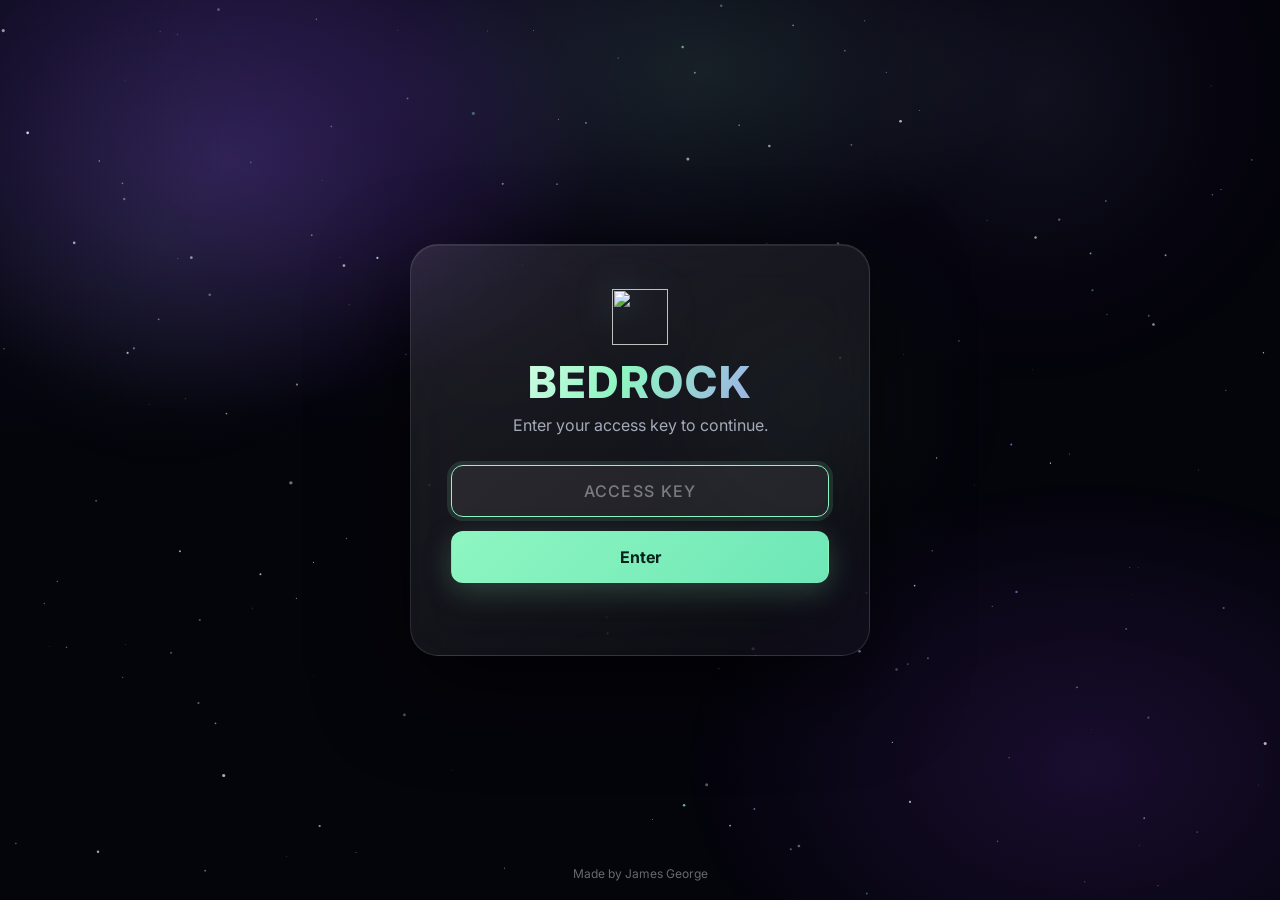
==== commit 286e0268: "redesign" ====
--- a/portal.html
+++ b/portal.html
@@ -7,29 +7,41 @@
 <link rel="icon" href="favicon.png" type="image/png">
 <link rel="preconnect" href="https://fonts.googleapis.com">
 <link rel="preconnect" href="https://fonts.gstatic.com" crossorigin>
-<link href="https://fonts.googleapis.com/css2?family=Bricolage+Grotesque:opsz,wght@12..96,400..800&display=swap" rel="stylesheet">
+<link href="https://fonts.googleapis.com/css2?family=Inter:wght@400;500;600;700;800&display=swap" rel="stylesheet">
 <link rel="stylesheet" href="styles.css">
 <script>
-  // Send people without a key back to the gate before anything renders.
   try { if (localStorage.getItem('bedrock_access_v2') !== 'granted') location.replace('index.html'); }
   catch (_) { location.replace('index.html'); }
 </script>
 </head>
 <body>
+<canvas id="space" aria-hidden="true"></canvas>
+<div class="glow" aria-hidden="true"></div>
 
-<header class="topbar">
-  <div class="topbar-inner">
-    <a class="brand" href="#/home"><img src="favicon.png" alt=""><span>Bedrock</span></a>
-    <nav class="nav" aria-label="Main">
-      <a href="#/home" data-route="home">Home</a>
-      <a href="#/games" data-route="games">Games</a>
-    </nav>
-    <div class="spacer"></div>
-    <button class="exit-btn" id="exit" type="button" title="Leave this page immediately (press ` )">Quick exit</button>
+<div class="shell">
+  <div class="frame glass">
+    <header class="frame-head">
+      <img src="favicon.png" alt="">
+      <h1 class="grad-text">BEDROCK</h1>
+      <div class="sp"></div>
+      <button class="exit-btn" id="exit" type="button">Quick exit</button>
+    </header>
+
+    <div class="cols">
+      <nav class="side" aria-label="Main">
+        <a href="#/home" data-route="home">
+          <svg width="20" height="20" viewBox="0 0 24 24" fill="none" stroke="currentColor" stroke-width="2" stroke-linecap="round" stroke-linejoin="round" aria-hidden="true"><path d="M3 11.5 12 4l9 7.5"/><path d="M5 10v10h14V10"/></svg>
+          Home
+        </a>
+        <a href="#/games" data-route="games">
+          <svg width="20" height="20" viewBox="0 0 24 24" fill="none" stroke="currentColor" stroke-width="2" stroke-linecap="round" stroke-linejoin="round" aria-hidden="true"><rect x="2" y="7" width="20" height="11" rx="5"/><path d="M7 10.5v4M5 12.5h4"/><circle cx="16" cy="11.5" r=".6"/><circle cx="18.5" cy="13.5" r=".6"/></svg>
+          Games
+        </a>
+      </nav>
+      <section class="content" id="view"></section>
+    </div>
   </div>
-</header>
-
-<main id="view"></main>
+</div>
 <div class="toast" id="toast" role="status"></div>
 
 <script src="shared.js"></script>
@@ -38,190 +50,124 @@
 (function () {
   const GAMES = window.BEDROCK_GAMES;
   const CATS = window.BEDROCK_CATEGORIES;
-  const TINTS = window.BEDROCK_TINTS;
+  const HUES = { arcade: 165, puzzle: 265, strategy: 38, multiplayer: 212, classic: 350, creative: 130 };
   const view = document.getElementById('view');
   const toast = document.getElementById('toast');
+  Bedrock.space(document.getElementById('space'));
 
-  /* ---------- storage (favorites, recents) ---------- */
   function load(k, d) { try { return JSON.parse(localStorage.getItem(k)) || d; } catch (_) { return d; } }
   function save(k, v) { try { localStorage.setItem(k, JSON.stringify(v)); } catch (_) {} }
   let favs = load('bedrock_favs', []);
-  let recents = load('bedrock_recents', []);
 
-  function showToast(text) {
-    toast.textContent = text;
-    toast.classList.add('show');
-    clearTimeout(showToast.t);
-    showToast.t = setTimeout(() => toast.classList.remove('show'), 1800);
+  function say(text) {
+    toast.textContent = text; toast.classList.add('show');
+    clearTimeout(say.t); say.t = setTimeout(() => toast.classList.remove('show'), 1800);
   }
 
-  /* ---------- icons ---------- */
-  const SEARCH = '<svg width="18" height="18" viewBox="0 0 24 24" fill="none" stroke="currentColor" stroke-width="2" stroke-linecap="round" stroke-linejoin="round" aria-hidden="true"><circle cx="11" cy="11" r="7"/><path d="m20 20-3.5-3.5"/></svg>';
-  const STAR = '<svg width="16" height="16" viewBox="0 0 24 24" fill="none" stroke="currentColor" stroke-width="2" stroke-linejoin="round" aria-hidden="true"><path d="m12 3 2.7 5.6 6.1.9-4.4 4.3 1 6.1L12 17l-5.4 2.9 1-6.1L3.2 9.5l6.1-.9L12 3Z"/></svg>';
+  const SEARCH = '<svg width="18" height="18" viewBox="0 0 24 24" fill="none" stroke="currentColor" stroke-width="2" stroke-linecap="round" aria-hidden="true"><circle cx="11" cy="11" r="7"/><path d="m20 20-3.5-3.5"/></svg>';
+  const STAR = '<svg width="18" height="18" viewBox="0 0 24 24" fill="none" stroke="currentColor" stroke-width="2" stroke-linejoin="round" aria-hidden="true"><path d="m12 3 2.7 5.6 6.1.9-4.4 4.3 1 6.1L12 17l-5.4 2.9 1-6.1L3.2 9.5l6.1-.9L12 3Z"/></svg>';
 
-  /* ---------- tiles ---------- */
-  function tile(g) {
-    const isFav = favs.includes(g.id);
+  function renderHome() {
+    view.innerHTML =
+      '<div class="home">' +
+        '<h2 class="grad-text">Welcome to Bedrock</h2>' +
+        '<p class="lead">A collection of browser games. Pick one and it opens in a new tab.</p>' +
+        '<div class="actions"><a class="btn btn-primary" href="#/games">Browse games</a></div>' +
+        '<div class="panel"><h3>Shortcuts</h3><ul class="keys">' +
+          '<li><span>Leave this page immediately</span><kbd>`</kbd></li>' +
+          '<li><span>Go to Home</span><kbd>Alt + 1</kbd></li>' +
+          '<li><span>Go to Games</span><kbd>Alt + 2</kbd></li>' +
+        '</ul></div>' +
+      '</div>';
+  }
+
+  function cell(g) {
+    const hue = HUES[g.cat];
+    const on = favs.includes(g.id);
     const el = document.createElement('div');
-    el.style.position = 'relative';
+    el.className = 'cell';
     el.innerHTML =
-      '<a class="tile" href="' + g.url + '" target="_blank" rel="noopener noreferrer" data-id="' + g.id + '">' +
-        '<div class="tile-art"><canvas aria-hidden="true"></canvas><span class="glyph" aria-hidden="true">' + g.name.trim()[0] + '</span></div>' +
-        '<div class="tile-body"><h3 class="tile-title"></h3><p class="tile-desc"></p></div>' +
+      '<a class="tile" href="' + g.url + '" target="_blank" rel="noopener noreferrer">' +
+        '<span class="badge" aria-hidden="true" style="background:linear-gradient(135deg,hsl(' + hue + ' 70% 48%),hsl(' + (hue + 40) + ' 70% 32%))">' + g.name.trim()[0] + '</span>' +
+        '<span class="tile-text"><h3></h3><p></p></span>' +
       '</a>' +
-      '<button class="fav" type="button" aria-pressed="' + isFav + '" aria-label="' + (isFav ? 'Remove ' : 'Add ') + g.name + (isFav ? ' from favorites' : ' to favorites') + '">' + STAR + '</button>';
-    el.querySelector('.tile-title').textContent = g.name;
-    el.querySelector('.tile-desc').textContent = g.desc;
-
-    el.querySelector('.tile').addEventListener('click', () => {
-      recents = [g.id].concat(recents.filter(x => x !== g.id)).slice(0, 8);
-      save('bedrock_recents', recents);
-    });
-    el.querySelector('.fav').addEventListener('click', (e) => {
-      e.preventDefault(); e.stopPropagation();
-      const on = !favs.includes(g.id);
-      favs = on ? favs.concat(g.id) : favs.filter(x => x !== g.id);
+      '<button class="fav" type="button" aria-pressed="' + on + '">' + STAR + '</button>';
+    el.querySelector('h3').textContent = g.name;
+    el.querySelector('p').textContent = g.desc;
+    el.querySelector('.fav').setAttribute('aria-label', (on ? 'Remove ' : 'Add ') + g.name + (on ? ' from favorites' : ' to favorites'));
+    el.querySelector('.fav').addEventListener('click', () => {
+      favs = on ? favs.filter(x => x !== g.id) : favs.concat(g.id);
       save('bedrock_favs', favs);
-      showToast(on ? 'Added ' + g.name + ' to favorites' : 'Removed ' + g.name + ' from favorites');
-      render();
+      say(on ? 'Removed ' + g.name + ' from favorites' : 'Added ' + g.name + ' to favorites');
+      update();
     });
     return el;
   }
 
-  function paintTiles(root) {
-    root.querySelectorAll('.tile').forEach(a => {
-      const g = GAMES.find(x => x.id === a.dataset.id);
-      Bedrock.paint(a.querySelector('canvas'), g.id, { cell: 5, tint: TINTS[g.cat] });
-    });
-  }
-
-  function grid(list, emptyMsg) {
-    const wrap = document.createElement('div');
-    wrap.className = 'grid';
+  let state, qInput, chips;
+  function update() {
+    chips.querySelectorAll('.chip').forEach(b => b.setAttribute('aria-pressed', String(b.dataset.id === state.cat)));
+    const q = qInput.value.trim().toLowerCase();
+    const list = GAMES.filter(g =>
+      (state.cat === 'all' || (state.cat === 'favs' ? favs.includes(g.id) : g.cat === state.cat)) &&
+      (!q || g.name.toLowerCase().includes(q) || g.desc.toLowerCase().includes(q) || g.cat.includes(q)));
+    const res = document.getElementById('results');
+    res.innerHTML = '';
     if (!list.length) {
-      wrap.innerHTML = '<div class="empty"><strong></strong><span></span></div>';
-      wrap.querySelector('strong').textContent = emptyMsg[0];
-      wrap.querySelector('span').textContent = emptyMsg[1];
-      return wrap;
-    }
-    list.forEach(g => wrap.appendChild(tile(g)));
-    return wrap;
-  }
-
-  /* ---------- views ---------- */
-  function renderHome() {
-    view.innerHTML =
-      '<section class="hero">' +
-        '<canvas aria-hidden="true" id="heroArt"></canvas>' +
-        '<div class="hero-body">' +
-          '<h1>Bedrock</h1>' +
-          '<p>' + GAMES.length + ' browser games. Pick one and it opens in a new tab.</p>' +
-          '<form class="search" id="heroSearch" role="search">' + SEARCH +
-            '<label class="sr-only" for="q">Search games</label>' +
-            '<input id="q" type="search" placeholder="Search games" autocomplete="off">' +
-          '</form>' +
-        '</div>' +
-      '</section>';
-
-    const recentGames = recents.map(id => GAMES.find(g => g.id === id)).filter(Boolean).slice(0, 6);
-    const favGames = favs.map(id => GAMES.find(g => g.id === id)).filter(Boolean);
-
-    if (recentGames.length) addSection('Recently played', recentGames);
-    if (favGames.length) addSection('Favorites', favGames);
-    addSection('All games', GAMES.slice(0, 10), true);
-
-    Bedrock.paint(document.getElementById('heroArt'), 'hero', { cell: 10, tint: [0, 0, 0] });
-
-    document.getElementById('heroSearch').addEventListener('submit', (e) => {
-      e.preventDefault();
-      const q = document.getElementById('q').value.trim();
-      location.hash = '#/games' + (q ? '?q=' + encodeURIComponent(q) : '');
-    });
-  }
-
-  function addSection(title, list, withLink) {
-    const head = document.createElement('div');
-    head.className = 'section-head';
-    head.innerHTML = '<h2></h2>' + (withLink ? '<a href="#/games">View all</a>' : '');
-    head.querySelector('h2').textContent = title;
-    view.appendChild(head);
-    const g = grid(list, ['', '']);
-    view.appendChild(g);
-    paintTiles(g);
+      const e = document.createElement('div'); e.className = 'empty';
+      const noFavs = state.cat === 'favs' && !q;
+      e.innerHTML = '<strong></strong><span></span>';
+      e.querySelector('strong').textContent = noFavs ? 'No favorites yet' : 'No games match';
+      e.querySelector('span').textContent = noFavs ? 'Select the star on a game to save it here.' : 'Try a different search or category.';
+      res.appendChild(e);
+    } else list.forEach(g => res.appendChild(cell(g)));
   }
 
   function renderGames(params) {
-    const state = { cat: params.get('cat') || 'all', q: params.get('q') || '' };
-
+    state = { cat: 'all' };
     view.innerHTML =
-      '<div class="library-head">' +
-        '<h1>Games</h1>' +
+      '<div class="lib-head"><h2>Games</h2>' +
         '<form class="search" role="search" onsubmit="return false">' + SEARCH +
           '<label class="sr-only" for="lib-q">Search games</label>' +
           '<input id="lib-q" type="search" placeholder="Search games" autocomplete="off">' +
-        '</form>' +
-      '</div>' +
+        '</form></div>' +
       '<div class="chips" id="chips" role="group" aria-label="Category"></div>' +
-      '<div id="results"></div>';
-
-    const qInput = document.getElementById('lib-q');
-    qInput.value = state.q;
-
-    const chips = document.getElementById('chips');
+      '<div class="grid" id="results"></div>';
+    qInput = document.getElementById('lib-q');
+    chips = document.getElementById('chips');
     CATS.concat([{ id: 'favs', label: 'Favorites' }]).forEach(c => {
       const b = document.createElement('button');
       b.type = 'button'; b.className = 'chip'; b.textContent = c.label; b.dataset.id = c.id;
       b.addEventListener('click', () => { state.cat = c.id; update(); });
       chips.appendChild(b);
     });
-
-    function update() {
-      chips.querySelectorAll('.chip').forEach(b => b.setAttribute('aria-pressed', String(b.dataset.id === state.cat)));
-      const q = qInput.value.trim().toLowerCase();
-      let list = GAMES.filter(g =>
-        (state.cat === 'all' || (state.cat === 'favs' ? favs.includes(g.id) : g.cat === state.cat)) &&
-        (!q || g.name.toLowerCase().includes(q) || g.desc.toLowerCase().includes(q) || g.cat.includes(q)));
-      const empty = state.cat === 'favs' && !q
-        ? ['No favorites yet', 'Select the star on a game to save it here.']
-        : ['No games match', 'Try a different search or category.'];
-      const res = document.getElementById('results');
-      res.innerHTML = '';
-      const g = grid(list, empty);
-      res.appendChild(g);
-      paintTiles(g);
-    }
     qInput.addEventListener('input', update);
     update();
-    if (state.q) qInput.focus();
   }
 
-  /* ---------- router ---------- */
   function render() {
-    const raw = location.hash.replace(/^#\/?/, '') || 'home';
-    const [route, query] = raw.split('?');
-    const params = new URLSearchParams(query || '');
-    const name = route === 'games' ? 'games' : 'home';
-    document.querySelectorAll('.nav a').forEach(a => {
+    const name = location.hash.replace(/^#\/?/, '') === 'games' ? 'games' : 'home';
+    document.querySelectorAll('.side a').forEach(a => {
       if (a.dataset.route === name) a.setAttribute('aria-current', 'page'); else a.removeAttribute('aria-current');
     });
     document.title = name === 'games' ? 'Games – Bedrock' : 'Bedrock';
-    if (name === 'games') renderGames(params); else renderHome();
-    window.scrollTo(0, 0);
+    if (name === 'games') renderGames(); else renderHome();
+    view.scrollTop = 0;
   }
   addEventListener('hashchange', render);
   render();
 
-  let rt; addEventListener('resize', () => { clearTimeout(rt); rt = setTimeout(() => {
-    const hero = document.getElementById('heroArt');
-    if (hero) Bedrock.paint(hero, 'hero', { cell: 10, tint: [0, 0, 0] });
-  }, 150); });
-
-  /* ---------- quick exit ---------- */
-  function quickExit() { location.replace('https://www.google.com/'); }
+  function quickExit() {
+    // Portal may be inside an about:blank frame, so leave from the top window.
+    try { window.top.location.replace('https://www.google.com/'); }
+    catch (_) { location.replace('https://www.google.com/'); }
+  }
   document.getElementById('exit').addEventListener('click', quickExit);
   document.addEventListener('keydown', (e) => {
-    const typing = /^(INPUT|TEXTAREA)$/.test(document.activeElement && document.activeElement.tagName);
+    const typing = /^(INPUT|TEXTAREA)$/.test((document.activeElement || {}).tagName);
     if (e.key === '`' && !typing) quickExit();
+    if (e.altKey && e.key === '1') { location.hash = '#/home'; e.preventDefault(); }
+    if (e.altKey && e.key === '2') { location.hash = '#/games'; e.preventDefault(); }
   });
 })();
 </script>
--- a/styles.css
+++ b/styles.css
@@ -1,201 +1,157 @@
 :root {
-  --bg: #131516;
-  --surface: #1b1e20;
-  --surface-2: #23272a;
-  --line: #31373b;
-  --text: #ebe9e4;
-  --muted: #9aa0a3;
-  --accent: #5fe0cc;
-  --accent-ink: #06231f;
-  --danger: #ff7a70;
-  --radius: 6px;
-  font-family: 'Bricolage Grotesque', system-ui, -apple-system, 'Segoe UI', sans-serif;
-  font-optical-sizing: auto;
+  --bg: #04040b;
+  --accent: #8ef6c1;
+  --accent-2: #a78bfa;
+  --text: #f1f5f9;
+  --muted: #a3aab8;
+  --glass: rgba(255,255,255,.055);
+  --glass-strong: rgba(255,255,255,.09);
+  --border: rgba(255,255,255,.12);
+  --danger: #ff8b8b;
+  font-family: 'Inter', system-ui, -apple-system, 'Segoe UI', sans-serif;
 }
-
 *, *::before, *::after { box-sizing: border-box; }
-
 html { color-scheme: dark; }
-
 body {
-  margin: 0;
-  min-height: 100vh;
-  background: var(--bg);
-  color: var(--text);
-  font-size: 16px;
-  line-height: 1.5;
+  margin: 0; min-height: 100vh; color: var(--text); font-size: 16px; line-height: 1.55;
+  background: radial-gradient(120% 90% at 15% 0%, #14102a 0%, var(--bg) 55%), var(--bg);
+  background-attachment: fixed;
   -webkit-font-smoothing: antialiased;
 }
-
 button, input { font: inherit; color: inherit; }
 button { cursor: pointer; }
 a { color: inherit; }
+:focus-visible { outline: 2px solid var(--accent); outline-offset: 2px; }
+.sr-only { position: absolute; width: 1px; height: 1px; overflow: hidden; clip: rect(0 0 0 0); white-space: nowrap; }
 
-:focus-visible {
-  outline: 2px solid var(--accent);
-  outline-offset: 2px;
+/* Space background */
+#space { position: fixed; inset: 0; width: 100%; height: 100%; z-index: 0; pointer-events: none; }
+.glow {
+  position: fixed; inset: 0; z-index: 1; pointer-events: none;
+  background:
+    radial-gradient(40% 40% at 18% 18%, rgba(150,85,255,.22), transparent 70%),
+    radial-gradient(45% 45% at 85% 85%, rgba(122,58,210,.18), transparent 70%),
+    radial-gradient(35% 30% at 55% 8%, rgba(142,246,193,.10), transparent 70%);
 }
 
-.sr-only {
-  position: absolute; width: 1px; height: 1px; overflow: hidden;
-  clip: rect(0 0 0 0); white-space: nowrap;
+.glass {
+  background: linear-gradient(145deg, rgba(255,255,255,.10), rgba(255,255,255,.03));
+  border: 1px solid var(--border);
+  backdrop-filter: blur(28px); -webkit-backdrop-filter: blur(28px);
+  box-shadow: 0 30px 90px rgba(0,0,0,.6), inset 0 1px 0 rgba(255,255,255,.08);
 }
 
-/* ---------- Buttons ---------- */
+.grad-text {
+  background: linear-gradient(120deg, #fff 0%, var(--accent) 45%, var(--accent-2) 100%);
+  -webkit-background-clip: text; background-clip: text; color: transparent;
+}
+
+/* Buttons & fields */
 .btn {
+  text-decoration: none;
   display: inline-flex; align-items: center; justify-content: center; gap: 8px;
-  height: 44px; padding: 0 20px;
-  border: 1px solid var(--line); border-radius: var(--radius);
-  background: var(--surface-2); font-weight: 600;
-  transition: background .15s, border-color .15s;
+  height: 46px; padding: 0 22px; border-radius: 12px; border: 1px solid var(--border);
+  background: var(--glass); font-weight: 600; transition: background .15s, border-color .15s, box-shadow .15s;
 }
-.btn:hover { background: #2b3034; border-color: #444c52; }
-.btn-primary { background: var(--accent); border-color: var(--accent); color: var(--accent-ink); }
-.btn-primary:hover { background: #7aeadb; border-color: #7aeadb; }
+.btn:hover { background: var(--glass-strong); border-color: rgba(255,255,255,.25); }
+.btn-primary {
+  background: linear-gradient(135deg, var(--accent), #6ee7b7); border-color: transparent; color: #06221a; font-weight: 700;
+  box-shadow: 0 8px 30px rgba(142,246,193,.22);
+}
+.btn-primary:hover { background: linear-gradient(135deg, #a8ffdb, #8ef6c1); box-shadow: 0 8px 36px rgba(142,246,193,.35); }
 .btn[disabled] { opacity: .6; cursor: default; }
+.field {
+  width: 100%; height: 52px; padding: 0 18px; border-radius: 12px;
+  background: rgba(255,255,255,.07); border: 1px solid var(--border); text-align: center; letter-spacing: .12em; font-weight: 600;
+}
+.field::placeholder { color: rgba(255,255,255,.4); letter-spacing: .08em; font-weight: 500; }
+.field:focus { outline: none; border-color: var(--accent); box-shadow: 0 0 0 4px rgba(142,246,193,.12); }
+.field.bad { border-color: var(--danger); }
 
-/* ---------- Gate (index.html) ---------- */
-.gate { min-height: 100vh; display: grid; place-items: center; padding: 24px; position: relative; }
-.gate canvas.bedrock-bg { position: fixed; inset: 0; width: 100%; height: 100%; z-index: 0; }
-.gate-card {
-  position: relative; z-index: 1;
-  width: min(420px, 100%);
-  background: var(--bg);
-  border: 1px solid var(--line);
-  border-radius: 10px;
-  padding: 36px 32px 32px;
-  box-shadow: 0 30px 80px rgba(0,0,0,.55);
+/* Gate */
+.stage { position: relative; z-index: 2; min-height: 100vh; display: grid; place-items: center; padding: 24px; }
+.gate-card { width: min(460px, 100%); padding: 44px 40px 36px; border-radius: 28px; text-align: center; }
+.gate-card img { width: 56px; height: 56px; margin-bottom: 14px; filter: drop-shadow(0 0 18px rgba(142,246,193,.25)); }
+.gate-card h1 { margin: 0 0 8px; font-size: 44px; line-height: 1.05; letter-spacing: .04em; font-weight: 800; }
+.gate-card p { margin: 0 0 28px; color: var(--muted); }
+.gate-card .field { margin-bottom: 14px; }
+.gate-card .btn { width: 100%; height: 52px; }
+.gate-msg { min-height: 22px; margin: 14px 0 0 !important; font-size: 14px; color: var(--danger) !important; }
+.credit { position: fixed; z-index: 2; bottom: 16px; left: 0; right: 0; text-align: center; font-size: 12px; color: rgba(255,255,255,.4); }
+
+/* Portal shell */
+.shell { position: relative; z-index: 2; min-height: 100vh; display: grid; place-items: center; padding: 28px; }
+.frame { width: min(1120px, 100%); min-height: min(720px, calc(100vh - 56px)); border-radius: 28px; display: flex; flex-direction: column; overflow: hidden; }
+.frame-head { display: flex; align-items: center; gap: 14px; padding: 18px 26px; border-bottom: 1px solid var(--border); }
+.frame-head img { width: 38px; height: 38px; }
+.frame-head h1 { margin: 0; font-size: 22px; letter-spacing: .06em; font-weight: 800; line-height: 1.1; }
+.frame-head .sp { flex: 1; }
+.exit-btn { height: 38px; padding: 0 14px; border-radius: 10px; border: 1px solid var(--border); background: transparent; color: var(--muted); font-weight: 500; }
+.exit-btn:hover { color: var(--text); background: var(--glass); }
+.cols { display: grid; grid-template-columns: 210px 1fr; flex: 1; min-height: 0; }
+.side { padding: 20px 16px; border-right: 1px solid var(--border); display: flex; flex-direction: column; gap: 6px; }
+.side a {
+  display: flex; align-items: center; gap: 12px; padding: 12px 14px; border-radius: 12px;
+  text-decoration: none; color: var(--muted); font-weight: 600; transition: background .15s, color .15s;
 }
-.gate-card img { width: 52px; height: 52px; display: block; margin-bottom: 20px; }
-.gate-card h1 { margin: 0 0 6px; font-size: 40px; line-height: 1; letter-spacing: -0.02em; font-weight: 800; }
-.gate-card p { margin: 0 0 24px; color: var(--muted); }
-.field {
-  width: 100%; height: 48px; padding: 0 14px; margin-bottom: 12px;
-  background: var(--surface); border: 1px solid var(--line); border-radius: var(--radius);
-  letter-spacing: .08em;
+.side a:hover { color: var(--text); background: var(--glass); }
+.side a[aria-current="page"] { color: var(--accent); background: rgba(142,246,193,.09); box-shadow: inset 0 0 0 1px rgba(142,246,193,.22); }
+.side svg { flex: none; }
+.content { padding: 34px 38px 40px; overflow: auto; }
+
+/* Home */
+.home h2 { margin: 0 0 10px; font-size: clamp(32px, 4.4vw, 48px); line-height: 1.05; letter-spacing: -.02em; font-weight: 800; }
+.home .lead { margin: 0 0 28px; color: var(--muted); font-size: 18px; max-width: 46ch; }
+.home .actions { display: flex; flex-wrap: wrap; gap: 12px; margin-bottom: 40px; }
+.panel { border: 1px solid var(--border); border-radius: 18px; padding: 20px 22px; background: rgba(255,255,255,.035); max-width: 560px; }
+.panel h3 { margin: 0 0 12px; font-size: 16px; }
+.keys { margin: 0; padding: 0; list-style: none; display: grid; gap: 10px; }
+.keys li { display: flex; justify-content: space-between; gap: 16px; color: var(--muted); font-size: 15px; }
+kbd { font: 600 13px/1 'Inter', sans-serif; padding: 5px 9px; border-radius: 7px; background: rgba(255,255,255,.09); border: 1px solid var(--border); color: var(--text); }
+
+/* Games */
+.lib-head { display: flex; flex-wrap: wrap; gap: 14px; align-items: center; justify-content: space-between; margin-bottom: 18px; }
+.lib-head h2 { margin: 0; font-size: 30px; letter-spacing: -.02em; font-weight: 800; }
+.search { display: flex; align-items: center; gap: 10px; width: min(340px, 100%); height: 44px; padding: 0 14px; border-radius: 12px; background: rgba(255,255,255,.07); border: 1px solid var(--border); }
+.search:focus-within { border-color: var(--accent); box-shadow: 0 0 0 4px rgba(142,246,193,.12); }
+.search svg { color: var(--muted); flex: none; }
+.search input { flex: 1; min-width: 0; height: 100%; background: none; border: 0; outline: none; }
+.search input::placeholder { color: rgba(255,255,255,.4); }
+.chips { display: flex; flex-wrap: wrap; gap: 8px; margin-bottom: 22px; }
+.chip { height: 34px; padding: 0 14px; border-radius: 999px; background: transparent; border: 1px solid var(--border); color: var(--muted); font-weight: 500; font-size: 14px; }
+.chip:hover { color: var(--text); background: var(--glass); }
+.chip[aria-pressed="true"] { background: var(--accent); border-color: var(--accent); color: #06221a; font-weight: 700; }
+.grid { display: grid; grid-template-columns: repeat(auto-fill, minmax(220px, 1fr)); gap: 14px; }
+.cell { position: relative; display: flex; }
+.tile {
+  flex: 1; display: flex; gap: 14px; align-items: center; padding: 14px 16px; padding-right: 52px; border-radius: 16px; text-decoration: none;
+  background: rgba(255,255,255,.04); border: 1px solid var(--border); transition: background .15s, border-color .15s, box-shadow .15s;
 }
-.field::placeholder { color: #6b7276; letter-spacing: 0; }
-.field:focus { outline: none; border-color: var(--accent); box-shadow: 0 0 0 3px rgba(95,224,204,.18); }
-.field.bad { border-color: var(--danger); }
-.gate-card .btn { width: 100%; height: 48px; }
-.gate-msg { min-height: 22px; margin: 12px 0 0; font-size: 14px; color: var(--danger); }
-.gate-credit { position: relative; z-index: 1; margin-top: 18px; font-size: 13px; color: var(--muted); text-align: center; }
+.tile:hover { background: rgba(255,255,255,.08); border-color: rgba(142,246,193,.4); box-shadow: 0 0 30px rgba(142,246,193,.08); }
+.badge { flex: none; width: 46px; height: 46px; border-radius: 12px; display: grid; place-items: center; font-weight: 800; font-size: 20px; color: #fff; }
+.tile-text { min-width: 0; }
+.tile h3 { margin: 0; font-size: 16px; line-height: 1.25; }
+.tile p { margin: 2px 0 0; font-size: 13px; color: var(--muted); line-height: 1.35; display: -webkit-box; -webkit-line-clamp: 2; -webkit-box-orient: vertical; overflow: hidden; }
+.fav { position: absolute; top: 10px; right: 10px; width: 32px; height: 32px; display: grid; place-items: center; border-radius: 8px; border: 0; background: transparent; color: rgba(255,255,255,.45); }
+.fav:hover { color: #fff; background: rgba(255,255,255,.1); }
+.fav[aria-pressed="true"] { color: var(--accent); }
+.fav[aria-pressed="true"] svg { fill: currentColor; }
+.empty { grid-column: 1 / -1; padding: 48px 16px; text-align: center; color: var(--muted); border: 1px dashed var(--border); border-radius: 16px; }
+.empty strong { display: block; color: var(--text); font-size: 17px; margin-bottom: 4px; }
 
-/* ---------- Hub shell ---------- */
-.topbar {
-  position: sticky; top: 0; z-index: 20;
-  background: rgba(19,21,22,.88); backdrop-filter: blur(12px);
-  border-bottom: 1px solid var(--line);
-}
-.topbar-inner {
-  max-width: 1240px; margin: 0 auto; padding: 0 24px; height: 64px;
-  display: flex; align-items: center; gap: 28px;
-}
-.brand { display: flex; align-items: center; gap: 10px; font-weight: 800; font-size: 20px; letter-spacing: -0.01em; text-decoration: none; }
-.brand img { width: 30px; height: 30px; }
-.nav { display: flex; gap: 4px; }
-.nav a {
-  padding: 8px 14px; border-radius: var(--radius); text-decoration: none; color: var(--muted); font-weight: 500;
-}
-.nav a:hover { color: var(--text); background: var(--surface); }
-.nav a[aria-current="page"] { color: var(--text); background: var(--surface-2); }
-.topbar .spacer { flex: 1; }
-.exit-btn {
-  height: 38px; padding: 0 14px; border-radius: var(--radius);
-  background: transparent; border: 1px solid var(--line); color: var(--muted); font-weight: 500;
-}
-.exit-btn:hover { color: var(--text); border-color: #555d63; }
-
-main { max-width: 1240px; margin: 0 auto; padding: 0 24px 80px; }
-
-/* ---------- Home ---------- */
-.hero {
-  position: relative; overflow: hidden;
-  margin-top: 28px; border-radius: 12px; border: 1px solid var(--line);
-  min-height: 340px; display: flex; align-items: flex-end;
-}
-.hero canvas { position: absolute; inset: 0; width: 100%; height: 100%; }
-.hero::after { content: ""; position: absolute; inset: 0; background: linear-gradient(to top, rgba(19,21,22,.96) 8%, rgba(19,21,22,.55) 55%, rgba(19,21,22,.1)); }
-.hero-body { position: relative; z-index: 1; padding: 36px; width: 100%; }
-.hero h1 { margin: 0; font-size: clamp(44px, 8vw, 92px); line-height: .92; letter-spacing: -0.035em; font-weight: 800; }
-.hero p { margin: 14px 0 22px; color: #c8ccce; max-width: 46ch; font-size: 18px; }
-.search {
-  display: flex; align-items: center; gap: 10px; max-width: 520px; height: 52px; padding: 0 16px;
-  background: rgba(19,21,22,.9); border: 1px solid #454d53; border-radius: 8px;
-}
-.search:focus-within { border-color: var(--accent); box-shadow: 0 0 0 3px rgba(95,224,204,.18); }
-.search svg { flex: none; color: var(--muted); }
-.search input { flex: 1; min-width: 0; height: 100%; background: none; border: 0; outline: none; font-size: 17px; }
-.search input::placeholder { color: #747b7f; }
-
-.section-head { display: flex; align-items: baseline; justify-content: space-between; margin: 44px 0 16px; }
-.section-head h2 { margin: 0; font-size: 24px; letter-spacing: -0.015em; }
-.section-head a { color: var(--muted); font-size: 15px; }
-.section-head a:hover { color: var(--text); }
-
-/* ---------- Games ---------- */
-.library-head { display: flex; flex-wrap: wrap; gap: 16px; align-items: center; justify-content: space-between; margin: 36px 0 22px; }
-.library-head h1 { margin: 0; font-size: 36px; letter-spacing: -0.025em; }
-.library-head .search { width: min(360px, 100%); height: 44px; background: var(--surface); border-color: var(--line); }
-.chips { display: flex; flex-wrap: wrap; gap: 8px; margin-bottom: 26px; }
-.chip {
-  height: 36px; padding: 0 14px; border-radius: 999px;
-  background: transparent; border: 1px solid var(--line); color: var(--muted); font-weight: 500;
-}
-.chip:hover { color: var(--text); border-color: #555d63; }
-.chip[aria-pressed="true"] { background: var(--text); border-color: var(--text); color: #141616; }
-
-.grid { display: grid; grid-template-columns: repeat(auto-fill, minmax(210px, 1fr)); gap: 16px; }
-
-.tile {
-  position: relative; display: flex; flex-direction: column; text-align: left;
-  background: var(--surface); border: 1px solid var(--line); border-radius: 10px;
-  padding: 0; overflow: hidden; text-decoration: none;
-  transition: border-color .15s, transform .15s;
-}
-.tile:hover { border-color: #566066; transform: translateY(-2px); }
-.tile-art { position: relative; aspect-ratio: 16 / 10; background: #0f1112; }
-.tile-art canvas { display: block; width: 100%; height: 100%; image-rendering: pixelated; }
-.tile-art .glyph {
-  position: absolute; left: 14px; bottom: 8px; font-size: 56px; font-weight: 800; line-height: 1;
-  letter-spacing: -0.04em; color: #fff; text-shadow: 0 2px 0 rgba(0,0,0,.35);
-}
-.tile-body { padding: 12px 14px 14px; }
-.tile-title { margin: 0; font-size: 17px; font-weight: 700; letter-spacing: -0.01em; }
-.tile-desc { margin: 2px 0 0; font-size: 14px; color: var(--muted); display: -webkit-box; -webkit-line-clamp: 2; -webkit-box-orient: vertical; overflow: hidden; }
-.fav {
-  position: absolute; top: 8px; right: 8px; z-index: 2; width: 34px; height: 34px;
-  display: grid; place-items: center; border-radius: 6px;
-  background: rgba(15,17,18,.7); border: 1px solid rgba(255,255,255,.14); color: #fff;
-}
-.fav:hover { background: rgba(15,17,18,.95); }
-.fav[aria-pressed="true"] { color: var(--accent); border-color: var(--accent); }
-.fav[aria-pressed="true"] svg { fill: currentColor; }
-
-.empty { grid-column: 1 / -1; padding: 56px 16px; text-align: center; color: var(--muted); border: 1px dashed var(--line); border-radius: 10px; }
-.empty strong { display: block; color: var(--text); font-size: 18px; margin-bottom: 4px; }
-
-.toast {
-  position: fixed; left: 50%; bottom: 24px; transform: translate(-50%, 20px); opacity: 0; pointer-events: none;
-  background: var(--text); color: #141616; padding: 10px 16px; border-radius: 8px; font-weight: 600;
-  transition: opacity .2s, transform .2s;
-}
+.toast { position: fixed; z-index: 10; left: 50%; bottom: 24px; transform: translate(-50%, 16px); opacity: 0; pointer-events: none; background: var(--text); color: #0b0c12; padding: 10px 16px; border-radius: 10px; font-weight: 600; transition: opacity .2s, transform .2s; }
 .toast.show { opacity: 1; transform: translate(-50%, 0); }
 
-@media (max-width: 640px) {
-  .topbar-inner { padding: 0 16px; gap: 12px; }
-  .brand span { display: none; }
-  main { padding: 0 16px 64px; }
-  .hero { min-height: 300px; margin-top: 16px; }
-  .hero-body { padding: 22px; }
-  .grid { grid-template-columns: repeat(2, 1fr); gap: 12px; }
-  .tile-art .glyph { font-size: 40px; }
-  .tile-desc { display: none; }
+@media (max-width: 760px) {
+  .shell { padding: 12px; }
+  .frame { min-height: calc(100vh - 24px); border-radius: 22px; }
+  .frame-head { padding: 14px 16px; }
+  .cols { grid-template-columns: 1fr; grid-template-rows: auto 1fr; }
+  .side { flex-direction: row; border-right: 0; border-bottom: 1px solid var(--border); padding: 10px 12px; }
+  .side a { flex: 1; justify-content: center; padding: 10px; }
+  .content { padding: 24px 18px 32px; }
+  .gate-card { padding: 36px 24px 28px; }
+  .grid { grid-template-columns: 1fr; }
 }
-
-@media (prefers-reduced-motion: reduce) {
-  * { transition: none !important; animation: none !important; }
-}
-
-.grid > div { display: flex; }
-.grid > div > .tile { flex: 1; }
+@media (prefers-reduced-motion: reduce) { * { transition: none !important; } }
+input[hidden] { display: none; }
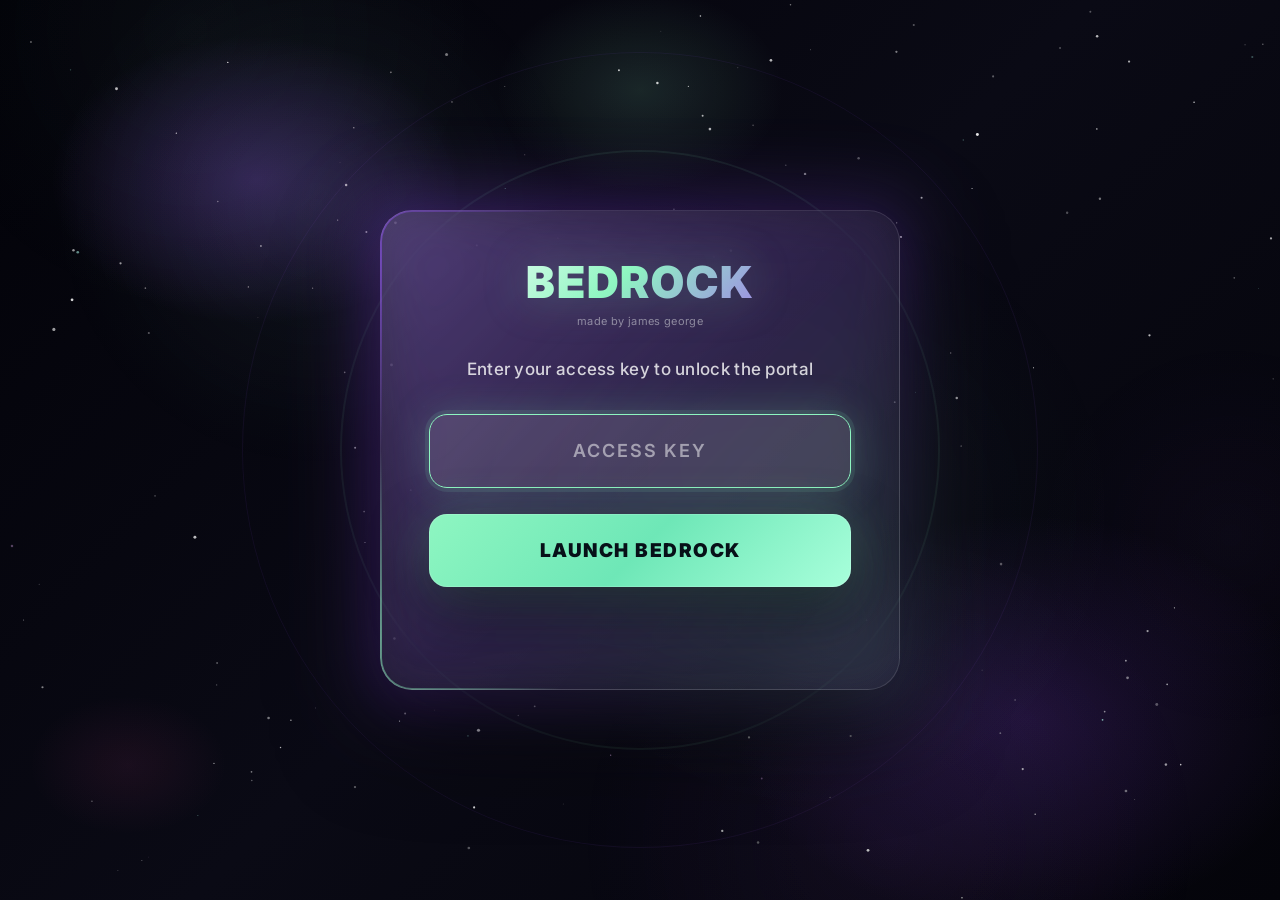
==== commit e751b2c2: "redesign" ====
--- a/portal.html
+++ b/portal.html
@@ -7,7 +7,7 @@
 <link rel="icon" href="favicon.png" type="image/png">
 <link rel="preconnect" href="https://fonts.googleapis.com">
 <link rel="preconnect" href="https://fonts.gstatic.com" crossorigin>
-<link href="https://fonts.googleapis.com/css2?family=Inter:wght@400;500;600;700;800&display=swap" rel="stylesheet">
+<link href="https://fonts.googleapis.com/css2?family=Inter:wght@400;500;600;700;800;900&display=swap" rel="stylesheet">
 <link rel="stylesheet" href="styles.css">
 <script>
   try { if (localStorage.getItem('bedrock_access_v2') !== 'granted') location.replace('index.html'); }
@@ -16,19 +16,24 @@
 </head>
 <body>
 <canvas id="space" aria-hidden="true"></canvas>
-<div class="glow" aria-hidden="true"></div>
+<div class="vignette" aria-hidden="true"></div>
+<div class="particles" id="particles" aria-hidden="true"></div>
 
-<div class="shell">
-  <div class="frame glass">
-    <header class="frame-head">
-      <img src="favicon.png" alt="">
-      <h1 class="grad-text">BEDROCK</h1>
+<div class="wrap">
+  <div class="card glass-card ring enter">
+    <header class="hdr">
+      <div class="logo"><img src="favicon.png" alt="Bedrock logo"></div>
+      <div>
+        <h1 class="grad-title">Bedrock</h1>
+        <div class="muted">friends-only</div>
+      </div>
       <div class="sp"></div>
       <button class="exit-btn" id="exit" type="button">Quick exit</button>
     </header>
 
     <div class="cols">
       <nav class="side" aria-label="Main">
+        <div class="brand">BEDROCK</div>
         <a href="#/home" data-route="home">
           <svg width="20" height="20" viewBox="0 0 24 24" fill="none" stroke="currentColor" stroke-width="2" stroke-linecap="round" stroke-linejoin="round" aria-hidden="true"><path d="M3 11.5 12 4l9 7.5"/><path d="M5 10v10h14V10"/></svg>
           Home
@@ -38,7 +43,11 @@
           Games
         </a>
       </nav>
-      <section class="content" id="view"></section>
+
+      <section class="content">
+        <div class="view" id="view"></div>
+        <div class="foot"><span>Made by James George</span><span>Bedrock Portal • 2025 • V3</span></div>
+      </section>
     </div>
   </div>
 </div>
@@ -54,6 +63,7 @@
   const view = document.getElementById('view');
   const toast = document.getElementById('toast');
   Bedrock.space(document.getElementById('space'));
+  Bedrock.particles(document.getElementById('particles'), 14);
 
   function load(k, d) { try { return JSON.parse(localStorage.getItem(k)) || d; } catch (_) { return d; } }
   function save(k, v) { try { localStorage.setItem(k, JSON.stringify(v)); } catch (_) {} }
@@ -70,16 +80,18 @@
   function renderHome() {
     view.innerHTML =
       '<div class="home">' +
-        '<h2 class="grad-text">Welcome to Bedrock</h2>' +
+        '<h2>Welcome back</h2>' +
         '<p class="lead">A collection of browser games. Pick one and it opens in a new tab.</p>' +
-        '<div class="actions"><a class="btn btn-primary" href="#/games">Browse games</a></div>' +
-        '<div class="panel"><h3>Shortcuts</h3><ul class="keys">' +
+        '<div class="cta"><a class="launch sm" href="#/games">BROWSE GAMES</a></div>' +
+        '<div class="tip"><h3>Shortcuts</h3><ul class="keys">' +
           '<li><span>Leave this page immediately</span><kbd>`</kbd></li>' +
           '<li><span>Go to Home</span><kbd>Alt + 1</kbd></li>' +
           '<li><span>Go to Games</span><kbd>Alt + 2</kbd></li>' +
         '</ul></div>' +
       '</div>';
   }
+
+  let state, qInput, chips;
 
   function cell(g) {
     const hue = HUES[g.cat];
@@ -88,14 +100,15 @@
     el.className = 'cell';
     el.innerHTML =
       '<a class="tile" href="' + g.url + '" target="_blank" rel="noopener noreferrer">' +
-        '<span class="badge" aria-hidden="true" style="background:linear-gradient(135deg,hsl(' + hue + ' 70% 48%),hsl(' + (hue + 40) + ' 70% 32%))">' + g.name.trim()[0] + '</span>' +
+        '<span class="badge" aria-hidden="true" style="background:linear-gradient(135deg,hsl(' + hue + ' 70% 50%),hsl(' + (hue + 40) + ' 70% 33%))">' + g.name.trim()[0] + '</span>' +
         '<span class="tile-text"><h3></h3><p></p></span>' +
       '</a>' +
       '<button class="fav" type="button" aria-pressed="' + on + '">' + STAR + '</button>';
     el.querySelector('h3').textContent = g.name;
     el.querySelector('p').textContent = g.desc;
-    el.querySelector('.fav').setAttribute('aria-label', (on ? 'Remove ' : 'Add ') + g.name + (on ? ' from favorites' : ' to favorites'));
-    el.querySelector('.fav').addEventListener('click', () => {
+    const b = el.querySelector('.fav');
+    b.setAttribute('aria-label', (on ? 'Remove ' : 'Add ') + g.name + (on ? ' from favorites' : ' to favorites'));
+    b.addEventListener('click', () => {
       favs = on ? favs.filter(x => x !== g.id) : favs.concat(g.id);
       save('bedrock_favs', favs);
       say(on ? 'Removed ' + g.name + ' from favorites' : 'Added ' + g.name + ' to favorites');
@@ -104,7 +117,6 @@
     return el;
   }
 
-  let state, qInput, chips;
   function update() {
     chips.querySelectorAll('.chip').forEach(b => b.setAttribute('aria-pressed', String(b.dataset.id === state.cat)));
     const q = qInput.value.trim().toLowerCase();
@@ -114,8 +126,8 @@
     const res = document.getElementById('results');
     res.innerHTML = '';
     if (!list.length) {
+      const noFavs = state.cat === 'favs' && !q;
       const e = document.createElement('div'); e.className = 'empty';
-      const noFavs = state.cat === 'favs' && !q;
       e.innerHTML = '<strong></strong><span></span>';
       e.querySelector('strong').textContent = noFavs ? 'No favorites yet' : 'No games match';
       e.querySelector('span').textContent = noFavs ? 'Select the star on a game to save it here.' : 'Try a different search or category.';
@@ -123,10 +135,10 @@
     } else list.forEach(g => res.appendChild(cell(g)));
   }
 
-  function renderGames(params) {
+  function renderGames() {
     state = { cat: 'all' };
     view.innerHTML =
-      '<div class="lib-head"><h2>Games</h2>' +
+      '<div class="lib-head"><h2 class="grad-title">Games</h2>' +
         '<form class="search" role="search" onsubmit="return false">' + SEARCH +
           '<label class="sr-only" for="lib-q">Search games</label>' +
           '<input id="lib-q" type="search" placeholder="Search games" autocomplete="off">' +
@@ -151,14 +163,14 @@
       if (a.dataset.route === name) a.setAttribute('aria-current', 'page'); else a.removeAttribute('aria-current');
     });
     document.title = name === 'games' ? 'Games – Bedrock' : 'Bedrock';
+    view.style.animation = 'none'; void view.offsetWidth; view.style.animation = '';
     if (name === 'games') renderGames(); else renderHome();
-    view.scrollTop = 0;
   }
   addEventListener('hashchange', render);
   render();
 
   function quickExit() {
-    // Portal may be inside an about:blank frame, so leave from the top window.
+    // Bedrock may be inside an about:blank frame, so leave from the top window.
     try { window.top.location.replace('https://www.google.com/'); }
     catch (_) { location.replace('https://www.google.com/'); }
   }
--- a/styles.css
+++ b/styles.css
@@ -1,157 +1,243 @@
+@property --spin { syntax: '<angle>'; initial-value: 0deg; inherits: false; }
+
 :root {
-  --bg: #04040b;
+  --bg: linear-gradient(135deg, #020208 0%, #0a0a15 50%, #04040a 100%);
   --accent: #8ef6c1;
-  --accent-2: #a78bfa;
-  --text: #f1f5f9;
-  --muted: #a3aab8;
-  --glass: rgba(255,255,255,.055);
-  --glass-strong: rgba(255,255,255,.09);
-  --border: rgba(255,255,255,.12);
+  --accent-hover: #a8ffdb;
+  --accent-glow: rgba(142,246,193,.4);
+  --purple-strong: rgba(150,85,255,.32);
+  --purple-glow: rgba(150,85,255,.18);
+  --muted: #9aa3a8;
+  --muted-hover: #b8c1c6;
+  --glass-border: rgba(255,255,255,.13);
+  --gradient-accent: linear-gradient(135deg, var(--accent), #6ee7b7, var(--accent-hover));
+  --gradient-glass: linear-gradient(135deg, rgba(255,255,255,.15) 0%, rgba(255,255,255,.05) 50%, rgba(255,255,255,.02) 100%);
+  --shadow-epic: 0 35px 100px rgba(0,0,0,.8), 0 15px 60px rgba(150,85,255,.1);
+  --shadow-medium: 0 15px 50px rgba(0,0,0,.4);
   --danger: #ff8b8b;
-  font-family: 'Inter', system-ui, -apple-system, 'Segoe UI', sans-serif;
+  font-family: 'Inter', system-ui, -apple-system, 'Segoe UI', Roboto, Arial, sans-serif;
 }
 *, *::before, *::after { box-sizing: border-box; }
 html { color-scheme: dark; }
+html, body { margin: 0; min-height: 100%; }
 body {
-  margin: 0; min-height: 100vh; color: var(--text); font-size: 16px; line-height: 1.55;
-  background: radial-gradient(120% 90% at 15% 0%, #14102a 0%, var(--bg) 55%), var(--bg);
-  background-attachment: fixed;
-  -webkit-font-smoothing: antialiased;
+  background: var(--bg); background-attachment: fixed; color: #f8fafc;
+  font-size: 16px; line-height: 1.55; overflow-x: hidden; -webkit-font-smoothing: antialiased;
 }
 button, input { font: inherit; color: inherit; }
 button { cursor: pointer; }
-a { color: inherit; }
+a { color: inherit; text-decoration: none; }
 :focus-visible { outline: 2px solid var(--accent); outline-offset: 2px; }
 .sr-only { position: absolute; width: 1px; height: 1px; overflow: hidden; clip: rect(0 0 0 0); white-space: nowrap; }
-
-/* Space background */
-#space { position: fixed; inset: 0; width: 100%; height: 100%; z-index: 0; pointer-events: none; }
-.glow {
-  position: fixed; inset: 0; z-index: 1; pointer-events: none;
+::-webkit-scrollbar { width: 8px; }
+::-webkit-scrollbar-track { background: rgba(255,255,255,.02); }
+::-webkit-scrollbar-thumb { background: linear-gradient(135deg, var(--accent), var(--purple-glow)); border-radius: 4px; }
+
+/* ---------- Background layers ---------- */
+#space { position: fixed; inset: 0; width: 100%; height: 100%; z-index: 0; pointer-events: none; filter: brightness(1.2) contrast(1.1); }
+.orbital-ring {
+  position: fixed; z-index: 1; pointer-events: none; width: 600px; height: 600px; left: calc(50% - 300px); top: calc(50% - 300px);
+  border: 2px solid rgba(142,246,193,.08); border-radius: 50%;
+  background: radial-gradient(circle, rgba(142,246,193,.02), transparent 70%);
+  animation: rotate 45s linear infinite;
+}
+.orbital-ring::before { content: ""; position: absolute; inset: -100px; border: 1px solid rgba(150,85,255,.07); border-radius: 50%; animation: rotate 60s linear infinite reverse; }
+.orbital-ring::after { content: ""; position: absolute; inset: 100px; border: 1px solid rgba(142,246,193,.12); border-radius: 50%; animation: rotate 30s linear infinite; }
+@keyframes rotate { to { transform: rotate(360deg); } }
+.vignette {
+  position: fixed; inset: 0; z-index: 1; pointer-events: none; mix-blend-mode: screen;
   background:
-    radial-gradient(40% 40% at 18% 18%, rgba(150,85,255,.22), transparent 70%),
-    radial-gradient(45% 45% at 85% 85%, rgba(122,58,210,.18), transparent 70%),
-    radial-gradient(35% 30% at 55% 8%, rgba(142,246,193,.10), transparent 70%);
-}
-
-.glass {
-  background: linear-gradient(145deg, rgba(255,255,255,.10), rgba(255,255,255,.03));
-  border: 1px solid var(--border);
-  backdrop-filter: blur(28px); -webkit-backdrop-filter: blur(28px);
-  box-shadow: 0 30px 90px rgba(0,0,0,.6), inset 0 1px 0 rgba(255,255,255,.08);
-}
-
-.grad-text {
-  background: linear-gradient(120deg, #fff 0%, var(--accent) 45%, var(--accent-2) 100%);
-  -webkit-background-clip: text; background-clip: text; color: transparent;
-}
-
-/* Buttons & fields */
-.btn {
-  text-decoration: none;
-  display: inline-flex; align-items: center; justify-content: center; gap: 8px;
-  height: 46px; padding: 0 22px; border-radius: 12px; border: 1px solid var(--border);
-  background: var(--glass); font-weight: 600; transition: background .15s, border-color .15s, box-shadow .15s;
-}
-.btn:hover { background: var(--glass-strong); border-color: rgba(255,255,255,.25); }
-.btn-primary {
-  background: linear-gradient(135deg, var(--accent), #6ee7b7); border-color: transparent; color: #06221a; font-weight: 700;
-  box-shadow: 0 8px 30px rgba(142,246,193,.22);
-}
-.btn-primary:hover { background: linear-gradient(135deg, #a8ffdb, #8ef6c1); box-shadow: 0 8px 36px rgba(142,246,193,.35); }
-.btn[disabled] { opacity: .6; cursor: default; }
-.field {
-  width: 100%; height: 52px; padding: 0 18px; border-radius: 12px;
-  background: rgba(255,255,255,.07); border: 1px solid var(--border); text-align: center; letter-spacing: .12em; font-weight: 600;
-}
-.field::placeholder { color: rgba(255,255,255,.4); letter-spacing: .08em; font-weight: 500; }
-.field:focus { outline: none; border-color: var(--accent); box-shadow: 0 0 0 4px rgba(142,246,193,.12); }
-.field.bad { border-color: var(--danger); }
-
-/* Gate */
-.stage { position: relative; z-index: 2; min-height: 100vh; display: grid; place-items: center; padding: 24px; }
-.gate-card { width: min(460px, 100%); padding: 44px 40px 36px; border-radius: 28px; text-align: center; }
-.gate-card img { width: 56px; height: 56px; margin-bottom: 14px; filter: drop-shadow(0 0 18px rgba(142,246,193,.25)); }
-.gate-card h1 { margin: 0 0 8px; font-size: 44px; line-height: 1.05; letter-spacing: .04em; font-weight: 800; }
-.gate-card p { margin: 0 0 28px; color: var(--muted); }
-.gate-card .field { margin-bottom: 14px; }
-.gate-card .btn { width: 100%; height: 52px; }
-.gate-msg { min-height: 22px; margin: 14px 0 0 !important; font-size: 14px; color: var(--danger) !important; }
-.credit { position: fixed; z-index: 2; bottom: 16px; left: 0; right: 0; text-align: center; font-size: 12px; color: rgba(255,255,255,.4); }
-
-/* Portal shell */
-.shell { position: relative; z-index: 2; min-height: 100vh; display: grid; place-items: center; padding: 28px; }
-.frame { width: min(1120px, 100%); min-height: min(720px, calc(100vh - 56px)); border-radius: 28px; display: flex; flex-direction: column; overflow: hidden; }
-.frame-head { display: flex; align-items: center; gap: 14px; padding: 18px 26px; border-bottom: 1px solid var(--border); }
-.frame-head img { width: 38px; height: 38px; }
-.frame-head h1 { margin: 0; font-size: 22px; letter-spacing: .06em; font-weight: 800; line-height: 1.1; }
-.frame-head .sp { flex: 1; }
-.exit-btn { height: 38px; padding: 0 14px; border-radius: 10px; border: 1px solid var(--border); background: transparent; color: var(--muted); font-weight: 500; }
-.exit-btn:hover { color: var(--text); background: var(--glass); }
-.cols { display: grid; grid-template-columns: 210px 1fr; flex: 1; min-height: 0; }
-.side { padding: 20px 16px; border-right: 1px solid var(--border); display: flex; flex-direction: column; gap: 6px; }
+    radial-gradient(50% 50% at 20% 20%, rgba(150,85,255,.26), transparent 32%),
+    radial-gradient(60% 60% at 80% 80%, rgba(122,58,210,.2), transparent 38%),
+    radial-gradient(40% 40% at 50% 10%, rgba(142,246,193,.13), transparent 28%),
+    radial-gradient(35% 35% at 10% 85%, rgba(236,72,153,.08), transparent 22%);
+  animation: vignette-dance 16s ease-in-out infinite;
+}
+@keyframes vignette-dance { 0%,100% { opacity: 1; transform: scale(1); } 50% { opacity: .85; transform: scale(1.04); } }
+.particles { position: fixed; inset: 0; z-index: 1; pointer-events: none; overflow: hidden; }
+.particle { position: absolute; bottom: 0; width: 2px; height: 2px; border-radius: 50%; background: rgba(142,246,193,.6); animation: float linear infinite; opacity: 0; }
+@keyframes float {
+  0% { transform: translate(0, 10vh) scale(0); opacity: 0; }
+  10% { opacity: 1; }
+  90% { opacity: 1; }
+  100% { transform: translate(80px, -110vh) scale(1); opacity: 0; }
+}
+
+/* ---------- Shared pieces ---------- */
+.enter { animation: grand-entrance 1.1s cubic-bezier(.23,1,.32,1) both; }
+@keyframes grand-entrance {
+  0% { opacity: 0; transform: translateY(40px) scale(.96); filter: blur(10px); }
+  100% { opacity: 1; transform: none; filter: blur(0); }
+}
+.glass-card {
+  position: relative; background: var(--gradient-glass); border: 1px solid var(--glass-border); box-shadow: var(--shadow-epic);
+  backdrop-filter: blur(30px); -webkit-backdrop-filter: blur(30px);
+}
+/* soft purple halo behind the card */
+.glass-card::before {
+  content: ""; position: absolute; inset: -20px; border-radius: inherit; z-index: -1; pointer-events: none;
+  background: linear-gradient(135deg, var(--purple-strong), var(--purple-glow), rgba(142,246,193,.12));
+  filter: blur(34px); animation: glow-breathe 8s ease-in-out infinite;
+}
+@keyframes glow-breathe { 0%,100% { opacity: .75; } 50% { opacity: 1; } }
+/* thin border that glows as it rotates */
+.ring { position: relative; }
+.ring::after {
+  content: ""; position: absolute; inset: -1px; border-radius: inherit; padding: 2px; pointer-events: none;
+  background: conic-gradient(from var(--spin), transparent 0 55%, rgba(142,246,193,.55), transparent 75%, rgba(150,85,255,.5), transparent 95%);
+  -webkit-mask: linear-gradient(#000 0 0) content-box, linear-gradient(#000 0 0); -webkit-mask-composite: xor;
+  mask: linear-gradient(#000 0 0) content-box exclude, linear-gradient(#000 0 0);
+  animation: spin-angle 12s linear infinite;
+}
+@keyframes spin-angle { to { --spin: 360deg; } }
+.grad-title {
+  font-weight: 900; margin: 0; letter-spacing: 2px;
+  background: linear-gradient(135deg, #fff 0%, var(--accent) 45%, #a855f7 100%);
+  -webkit-background-clip: text; background-clip: text; -webkit-text-fill-color: transparent;
+  filter: drop-shadow(0 0 22px rgba(142,246,193,.25));
+}
+.muted { color: var(--muted); font-size: 15px; font-weight: 500; }
+
+.launch {
+  position: relative; overflow: hidden; display: inline-flex; align-items: center; justify-content: center;
+  width: 100%; padding: 22px 40px; border-radius: 18px; border: 0; color: #071018; font-weight: 900; font-size: 19px; letter-spacing: 1.5px;
+  background: var(--gradient-accent);
+  box-shadow: 0 20px 55px rgba(10,20,20,.6), 0 0 0 1px rgba(255,255,255,.15) inset, 0 0 46px rgba(142,246,193,.28);
+  transition: transform .25s cubic-bezier(.4,0,.2,1), box-shadow .25s;
+  animation: idle-glow 3.5s ease-in-out infinite;
+}
+.launch::before { content: ""; position: absolute; top: 0; left: -100%; width: 100%; height: 100%; background: linear-gradient(90deg, transparent, rgba(255,255,255,.4), transparent); transition: left .8s ease; }
+.launch:hover { transform: translateY(-3px) scale(1.03); box-shadow: 0 30px 80px rgba(150,85,255,.25), 0 0 60px rgba(142,246,193,.4), 0 0 0 1px rgba(255,255,255,.2) inset; }
+.launch:hover::before { left: 100%; }
+.launch:active { transform: translateY(0) scale(.99); }
+.launch:disabled { opacity: .7; cursor: default; animation: none; transform: none; }
+@keyframes idle-glow { 0%,100% { box-shadow: 0 20px 55px rgba(10,20,20,.6), 0 0 0 1px rgba(255,255,255,.15) inset, 0 0 40px rgba(142,246,193,.24); } 50% { box-shadow: 0 24px 64px rgba(150,85,255,.18), 0 0 0 1px rgba(255,255,255,.15) inset, 0 0 60px rgba(142,246,193,.4); } }
+.launch.sm { width: auto; padding: 16px 30px; font-size: 16px; letter-spacing: 1px; border-radius: 16px; }
+
+/* ---------- Gate ---------- */
+.auth-wrap { position: relative; z-index: 3; min-height: 100vh; display: grid; place-items: center; padding: 32px; }
+.auth-card { width: 100%; max-width: 520px; padding: 48px; border-radius: 32px; text-align: center; }
+.auth-title { font-size: 44px; line-height: 1.05; }
+.auth-credit { font-size: 11px; color: rgba(255,255,255,.45); margin: 8px 0 0; letter-spacing: .35px; }
+.auth-sub { color: rgba(255,255,255,.8); font-size: 17px; font-weight: 500; margin: 26px 0 32px; letter-spacing: .3px; }
+.key-input {
+  width: 100%; padding: 22px 28px; margin-bottom: 26px; border-radius: 18px; text-align: center; text-transform: uppercase;
+  font-size: 18px; font-weight: 700; letter-spacing: 3px; border: 1px solid rgba(255,255,255,.12); background: rgba(255,255,255,.08);
+  transition: border-color .3s, box-shadow .3s, background .3s;
+}
+.key-input::placeholder { color: rgba(255,255,255,.5); font-weight: 600; letter-spacing: 2px; }
+.key-input:focus { outline: none; border-color: var(--accent); background: rgba(255,255,255,.12); box-shadow: 0 0 0 4px rgba(142,246,193,.1), 0 0 40px rgba(142,246,193,.22); }
+.key-input[hidden] { display: none; }
+.status-row { display: grid; place-items: center; margin-top: 22px; min-height: 32px; }
+.status-row > * { grid-area: 1 / 1; }
+.loading { display: none; align-items: center; gap: 12px; }
+.loading.on { display: flex; }
+.spinner { width: 26px; height: 26px; border: 3px solid rgba(142,246,193,.2); border-top-color: var(--accent); border-radius: 50%; animation: rotate 1s linear infinite; }
+.loading span, .success { color: var(--accent); font-weight: 600; font-size: 15px; }
+.success, .error { font-weight: 700; font-size: 15px; opacity: 0; transition: opacity .3s; }
+.error { color: var(--danger); }
+.success.show, .error.show { opacity: 1; }
+.error.show { animation: shake .5s ease-in-out; }
+@keyframes shake { 0%,100% { transform: translateX(0); } 20% { transform: translateX(-8px); } 40% { transform: translateX(8px); } 60% { transform: translateX(-5px); } 80% { transform: translateX(5px); } }
+
+/* ---------- Portal ---------- */
+.wrap { position: relative; z-index: 2; min-height: 100vh; display: flex; justify-content: center; align-items: flex-start; padding: 32px; }
+.card { width: 100%; max-width: 1200px; padding: 28px; border-radius: 24px; }
+.hdr { position: relative; display: flex; align-items: center; gap: 20px; margin-bottom: 22px; padding-bottom: 20px; border-bottom: 1px solid rgba(255,255,255,.08); }
+.hdr::after { content: ""; position: absolute; bottom: -1px; left: 0; width: 100px; height: 2px; border-radius: 2px; background: var(--gradient-accent); }
+.logo { width: 66px; height: 66px; border-radius: 16px; display: grid; place-items: center; background: linear-gradient(135deg, #1e1e2e, #16161d); box-shadow: var(--shadow-medium); border: 1px solid rgba(255,255,255,.12); }
+.logo img { width: 50px; height: 50px; border-radius: 10px; display: block; }
+.hdr h1 { font-size: 28px; letter-spacing: -.3px; }
+.sp { flex: 1; }
+.exit-btn { height: 40px; padding: 0 16px; border-radius: 12px; border: 1px solid rgba(255,255,255,.14); background: rgba(255,255,255,.04); color: var(--muted-hover); font-weight: 600; font-size: 14px; transition: background .2s, color .2s; }
+.exit-btn:hover { background: rgba(255,255,255,.1); color: #fff; }
+
+.cols { display: grid; grid-template-columns: 260px 1fr; gap: 26px; }
+.side { align-self: start; display: flex; flex-direction: column; gap: 10px; padding: 20px; border-radius: 20px; background: var(--gradient-glass); border: 1px solid rgba(255,255,255,.07); box-shadow: var(--shadow-medium); }
+.side .brand { margin-bottom: 8px; padding-bottom: 16px; border-bottom: 1px solid rgba(255,255,255,.08); letter-spacing: 3px; color: var(--accent); font-size: 15px; font-weight: 800; text-shadow: 0 0 20px rgba(142,246,193,.4); }
 .side a {
-  display: flex; align-items: center; gap: 12px; padding: 12px 14px; border-radius: 12px;
-  text-decoration: none; color: var(--muted); font-weight: 600; transition: background .15s, color .15s;
-}
-.side a:hover { color: var(--text); background: var(--glass); }
-.side a[aria-current="page"] { color: var(--accent); background: rgba(142,246,193,.09); box-shadow: inset 0 0 0 1px rgba(142,246,193,.22); }
+  position: relative; display: flex; align-items: center; gap: 14px; padding: 14px 18px; border-radius: 14px; font-weight: 600; font-size: 15px; color: #e7ecef;
+  border: 1px solid transparent; transition: background .25s, border-color .25s, transform .25s, color .25s;
+}
+.side a:hover { background: rgba(255,255,255,.08); border-color: rgba(255,255,255,.12); transform: translateX(4px); color: #fff; }
+.side a[aria-current="page"] { color: var(--accent); background: linear-gradient(135deg, rgba(142,246,193,.12), rgba(140,90,240,.12)); border-color: rgba(142,246,193,.3); box-shadow: 0 12px 38px rgba(140,90,240,.15), 0 0 20px rgba(142,246,193,.08) inset; transform: translateX(5px); }
+.side a[aria-current="page"]::after { content: ""; position: absolute; right: -2px; top: 50%; transform: translateY(-50%); width: 4px; height: 20px; border-radius: 2px; background: var(--gradient-accent); box-shadow: 0 0 10px var(--accent-glow); }
 .side svg { flex: none; }
-.content { padding: 34px 38px 40px; overflow: auto; }
+
+.content { position: relative; min-height: 540px; padding: 28px; border-radius: 20px; background: var(--gradient-glass); border: 1px solid rgba(255,255,255,.07); box-shadow: var(--shadow-medium); display: flex; flex-direction: column; overflow: hidden; }
+.content::before { content: ""; position: absolute; top: 0; left: 0; right: 0; height: 2px; background: var(--gradient-accent); opacity: .6; }
+.view { flex: 1; animation: tab-in .45s cubic-bezier(.23,1,.32,1); }
+@keyframes tab-in { from { opacity: 0; transform: translateY(14px); filter: blur(4px); } to { opacity: 1; transform: none; filter: blur(0); } }
+.foot { display: flex; justify-content: space-between; gap: 12px; flex-wrap: wrap; margin-top: 28px; padding-top: 18px; border-top: 1px solid rgba(255,255,255,.08); color: var(--muted); font-size: 14px; }
 
 /* Home */
-.home h2 { margin: 0 0 10px; font-size: clamp(32px, 4.4vw, 48px); line-height: 1.05; letter-spacing: -.02em; font-weight: 800; }
-.home .lead { margin: 0 0 28px; color: var(--muted); font-size: 18px; max-width: 46ch; }
-.home .actions { display: flex; flex-wrap: wrap; gap: 12px; margin-bottom: 40px; }
-.panel { border: 1px solid var(--border); border-radius: 18px; padding: 20px 22px; background: rgba(255,255,255,.035); max-width: 560px; }
-.panel h3 { margin: 0 0 12px; font-size: 16px; }
+.home h2 { margin: 0 0 12px; font-size: 30px; font-weight: 800; color: var(--accent); text-shadow: 0 0 22px rgba(142,246,193,.3); }
+.home .lead { margin: 0; color: var(--muted); font-size: 17px; max-width: 52ch; }
+.home .cta { margin: 28px 0 0; }
+.tip { margin-top: 30px; padding: 20px 22px; max-width: 560px; border-radius: 16px; position: relative; overflow: hidden; background: linear-gradient(135deg, rgba(142,246,193,.08), rgba(140,90,240,.05)); border: 1px solid rgba(142,246,193,.15); }
+.tip::before { content: ""; position: absolute; top: 0; left: 0; right: 0; height: 2px; background: var(--gradient-accent); opacity: .8; }
+.tip h3 { margin: 0 0 12px; font-size: 15px; color: var(--accent); }
 .keys { margin: 0; padding: 0; list-style: none; display: grid; gap: 10px; }
-.keys li { display: flex; justify-content: space-between; gap: 16px; color: var(--muted); font-size: 15px; }
-kbd { font: 600 13px/1 'Inter', sans-serif; padding: 5px 9px; border-radius: 7px; background: rgba(255,255,255,.09); border: 1px solid var(--border); color: var(--text); }
+.keys li { display: flex; justify-content: space-between; gap: 16px; font-size: 14px; color: var(--muted); }
+kbd { font: 600 12.5px/1 'Inter', sans-serif; padding: 5px 9px; border-radius: 7px; background: rgba(255,255,255,.09); border: 1px solid var(--glass-border); color: #fff; }
 
 /* Games */
-.lib-head { display: flex; flex-wrap: wrap; gap: 14px; align-items: center; justify-content: space-between; margin-bottom: 18px; }
-.lib-head h2 { margin: 0; font-size: 30px; letter-spacing: -.02em; font-weight: 800; }
-.search { display: flex; align-items: center; gap: 10px; width: min(340px, 100%); height: 44px; padding: 0 14px; border-radius: 12px; background: rgba(255,255,255,.07); border: 1px solid var(--border); }
-.search:focus-within { border-color: var(--accent); box-shadow: 0 0 0 4px rgba(142,246,193,.12); }
+.lib-head { display: flex; flex-wrap: wrap; align-items: center; justify-content: space-between; gap: 14px; margin-bottom: 18px; }
+.lib-head h2 { margin: 0; font-size: 30px; font-weight: 900; }
+.search { display: flex; align-items: center; gap: 10px; width: min(340px, 100%); height: 46px; padding: 0 16px; border-radius: 14px; background: rgba(255,255,255,.07); border: 1px solid rgba(255,255,255,.12); transition: border-color .3s, box-shadow .3s; }
+.search:focus-within { border-color: var(--accent); box-shadow: 0 0 0 4px rgba(142,246,193,.1); }
 .search svg { color: var(--muted); flex: none; }
 .search input { flex: 1; min-width: 0; height: 100%; background: none; border: 0; outline: none; }
 .search input::placeholder { color: rgba(255,255,255,.4); }
 .chips { display: flex; flex-wrap: wrap; gap: 8px; margin-bottom: 22px; }
-.chip { height: 34px; padding: 0 14px; border-radius: 999px; background: transparent; border: 1px solid var(--border); color: var(--muted); font-weight: 500; font-size: 14px; }
-.chip:hover { color: var(--text); background: var(--glass); }
-.chip[aria-pressed="true"] { background: var(--accent); border-color: var(--accent); color: #06221a; font-weight: 700; }
-.grid { display: grid; grid-template-columns: repeat(auto-fill, minmax(220px, 1fr)); gap: 14px; }
+.chip { height: 36px; padding: 0 15px; border-radius: 999px; background: rgba(255,255,255,.03); border: 1px solid rgba(255,255,255,.12); color: var(--muted-hover); font-size: 14px; font-weight: 600; transition: background .2s, color .2s; }
+.chip:hover { background: rgba(255,255,255,.1); color: #fff; }
+.chip[aria-pressed="true"] { background: var(--gradient-accent); border-color: transparent; color: #071018; font-weight: 800; box-shadow: 0 0 20px rgba(142,246,193,.25); }
+.grid { display: grid; grid-template-columns: repeat(auto-fill, minmax(250px, 1fr)); gap: 16px; }
 .cell { position: relative; display: flex; }
 .tile {
-  flex: 1; display: flex; gap: 14px; align-items: center; padding: 14px 16px; padding-right: 52px; border-radius: 16px; text-decoration: none;
-  background: rgba(255,255,255,.04); border: 1px solid var(--border); transition: background .15s, border-color .15s, box-shadow .15s;
-}
-.tile:hover { background: rgba(255,255,255,.08); border-color: rgba(142,246,193,.4); box-shadow: 0 0 30px rgba(142,246,193,.08); }
-.badge { flex: none; width: 46px; height: 46px; border-radius: 12px; display: grid; place-items: center; font-weight: 800; font-size: 20px; color: #fff; }
+  position: relative; overflow: hidden; flex: 1; display: flex; align-items: center; gap: 14px; padding: 16px 52px 16px 16px; border-radius: 18px;
+  background: var(--gradient-glass); border: 1px solid rgba(255,255,255,.09); box-shadow: 0 8px 25px rgba(0,0,0,.2);
+  transition: transform .3s cubic-bezier(.4,0,.2,1), border-color .3s, box-shadow .3s;
+}
+.tile::after { content: ""; position: absolute; top: 0; left: -100%; width: 100%; height: 100%; background: linear-gradient(90deg, transparent, rgba(255,255,255,.09), transparent); transition: left .6s ease; }
+.tile:hover { transform: translateY(-5px); border-color: rgba(142,246,193,.4); box-shadow: 0 24px 60px rgba(120,60,220,.22), 0 0 30px rgba(142,246,193,.08) inset; }
+.tile:hover::after { left: 100%; }
+.badge { flex: none; width: 48px; height: 48px; border-radius: 13px; display: grid; place-items: center; font-weight: 800; font-size: 20px; color: #fff; box-shadow: 0 6px 18px rgba(0,0,0,.35), 0 0 0 1px rgba(255,255,255,.18) inset; }
 .tile-text { min-width: 0; }
-.tile h3 { margin: 0; font-size: 16px; line-height: 1.25; }
-.tile p { margin: 2px 0 0; font-size: 13px; color: var(--muted); line-height: 1.35; display: -webkit-box; -webkit-line-clamp: 2; -webkit-box-orient: vertical; overflow: hidden; }
-.fav { position: absolute; top: 10px; right: 10px; width: 32px; height: 32px; display: grid; place-items: center; border-radius: 8px; border: 0; background: transparent; color: rgba(255,255,255,.45); }
-.fav:hover { color: #fff; background: rgba(255,255,255,.1); }
+.tile h3 { margin: 0; font-size: 16px; font-weight: 800; line-height: 1.25; }
+.tile p { margin: 3px 0 0; font-size: 13px; color: var(--muted); line-height: 1.4; display: -webkit-box; -webkit-line-clamp: 2; -webkit-box-orient: vertical; overflow: hidden; }
+.fav { position: absolute; z-index: 2; top: 10px; right: 10px; width: 34px; height: 34px; display: grid; place-items: center; border: 0; border-radius: 9px; background: transparent; color: rgba(255,255,255,.45); transition: background .2s, color .2s; }
+.fav:hover { color: #fff; background: rgba(255,255,255,.12); }
 .fav[aria-pressed="true"] { color: var(--accent); }
 .fav[aria-pressed="true"] svg { fill: currentColor; }
-.empty { grid-column: 1 / -1; padding: 48px 16px; text-align: center; color: var(--muted); border: 1px dashed var(--border); border-radius: 16px; }
-.empty strong { display: block; color: var(--text); font-size: 17px; margin-bottom: 4px; }
-
-.toast { position: fixed; z-index: 10; left: 50%; bottom: 24px; transform: translate(-50%, 16px); opacity: 0; pointer-events: none; background: var(--text); color: #0b0c12; padding: 10px 16px; border-radius: 10px; font-weight: 600; transition: opacity .2s, transform .2s; }
+.empty { grid-column: 1 / -1; padding: 50px 16px; text-align: center; color: var(--muted); border: 1px dashed rgba(255,255,255,.15); border-radius: 18px; }
+.empty strong { display: block; margin-bottom: 4px; color: #fff; font-size: 17px; }
+.toast { position: fixed; z-index: 10; left: 50%; bottom: 24px; transform: translate(-50%, 16px); opacity: 0; pointer-events: none; padding: 11px 18px; border-radius: 12px; background: var(--gradient-accent); color: #071018; font-weight: 700; transition: opacity .2s, transform .2s; }
 .toast.show { opacity: 1; transform: translate(-50%, 0); }
 
-@media (max-width: 760px) {
-  .shell { padding: 12px; }
-  .frame { min-height: calc(100vh - 24px); border-radius: 22px; }
-  .frame-head { padding: 14px 16px; }
-  .cols { grid-template-columns: 1fr; grid-template-rows: auto 1fr; }
-  .side { flex-direction: row; border-right: 0; border-bottom: 1px solid var(--border); padding: 10px 12px; }
-  .side a { flex: 1; justify-content: center; padding: 10px; }
-  .content { padding: 24px 18px 32px; }
-  .gate-card { padding: 36px 24px 28px; }
+@media (max-width: 920px) {
+  .wrap { padding: 20px; }
+  .card { padding: 22px; }
+  .cols { grid-template-columns: 1fr; gap: 20px; }
+  .side { flex-direction: row; padding: 10px; gap: 8px; }
+  .side .brand { display: none; }
+  .side a { flex: 1; justify-content: center; padding: 12px; }
+  .side a:hover, .side a[aria-current="page"] { transform: none; }
+  .side a[aria-current="page"]::after { display: none; }
+  .content { min-height: 0; }
+}
+@media (max-width: 560px) {
+  .wrap { padding: 12px; }
+  .card { padding: 16px; border-radius: 20px; }
+  .auth-card { padding: 34px 22px; }
+  .auth-title { font-size: 34px; }
+  .hdr { gap: 12px; }
+  .logo { width: 52px; height: 52px; }
+  .logo img { width: 40px; height: 40px; }
+  .hdr h1 { font-size: 22px; }
+  .content { padding: 20px 16px; }
   .grid { grid-template-columns: 1fr; }
-}
-@media (prefers-reduced-motion: reduce) { * { transition: none !important; } }
-input[hidden] { display: none; }
+  .launch { padding: 18px 28px; font-size: 17px; }
+}
+@media (prefers-reduced-motion: reduce) { *, *::before, *::after { animation: none !important; transition: none !important; } .particles { display: none; } }
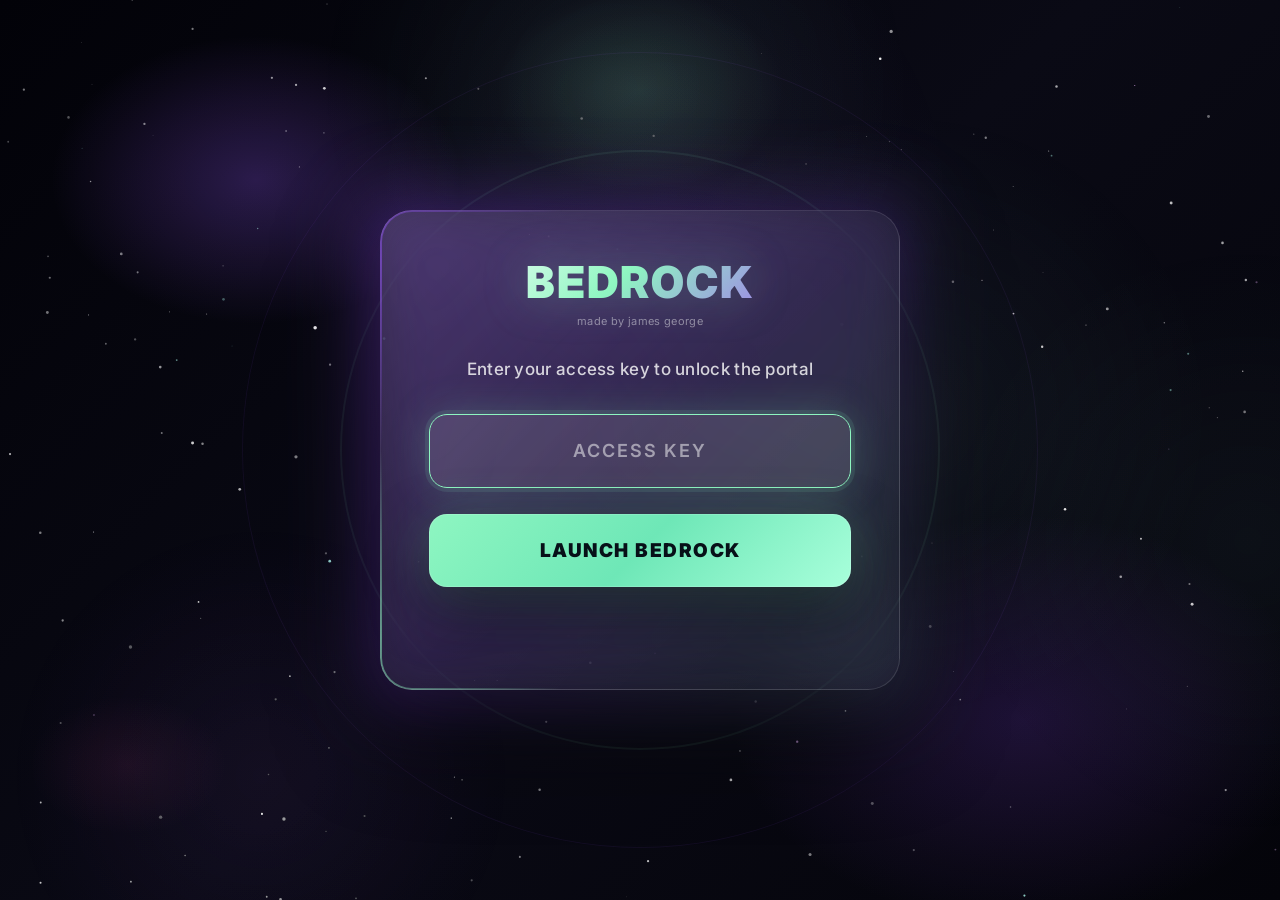
==== commit c06aa581: "Redesign: original space look, about:blank launch, Bedrock Games launcher Removes the Void and Tools" ====
--- a/portal.html
+++ b/portal.html
@@ -51,38 +51,25 @@
     </div>
   </div>
 </div>
-<div class="toast" id="toast" role="status"></div>
 
 <script src="shared.js"></script>
-<script src="games.js"></script>
 <script>
 (function () {
-  const GAMES = window.BEDROCK_GAMES;
-  const CATS = window.BEDROCK_CATEGORIES;
-  const HUES = { arcade: 165, puzzle: 265, strategy: 38, multiplayer: 212, classic: 350, creative: 130 };
+  // Where Bedrock Games is hosted (the GitHub Pages address, not the repo page).
+  const GAMES_URL = 'https://dot-jms.github.io/Bedrock-games/';
+
   const view = document.getElementById('view');
-  const toast = document.getElementById('toast');
   Bedrock.space(document.getElementById('space'));
   Bedrock.particles(document.getElementById('particles'), 14);
 
-  function load(k, d) { try { return JSON.parse(localStorage.getItem(k)) || d; } catch (_) { return d; } }
-  function save(k, v) { try { localStorage.setItem(k, JSON.stringify(v)); } catch (_) {} }
-  let favs = load('bedrock_favs', []);
-
-  function say(text) {
-    toast.textContent = text; toast.classList.add('show');
-    clearTimeout(say.t); say.t = setTimeout(() => toast.classList.remove('show'), 1800);
-  }
-
-  const SEARCH = '<svg width="18" height="18" viewBox="0 0 24 24" fill="none" stroke="currentColor" stroke-width="2" stroke-linecap="round" aria-hidden="true"><circle cx="11" cy="11" r="7"/><path d="m20 20-3.5-3.5"/></svg>';
-  const STAR = '<svg width="18" height="18" viewBox="0 0 24 24" fill="none" stroke="currentColor" stroke-width="2" stroke-linejoin="round" aria-hidden="true"><path d="m12 3 2.7 5.6 6.1.9-4.4 4.3 1 6.1L12 17l-5.4 2.9 1-6.1L3.2 9.5l6.1-.9L12 3Z"/></svg>';
+  const PAD = '<svg width="30" height="30" viewBox="0 0 24 24" fill="none" stroke="currentColor" stroke-width="2.2" stroke-linecap="round" stroke-linejoin="round" aria-hidden="true"><rect x="2" y="7" width="20" height="11" rx="5.5"/><path d="M7 10.5v4M5 12.5h4"/><circle cx="16" cy="11.5" r=".7"/><circle cx="18.5" cy="13.5" r=".7"/></svg>';
 
   function renderHome() {
     view.innerHTML =
       '<div class="home">' +
         '<h2>Welcome back</h2>' +
-        '<p class="lead">A collection of browser games. Pick one and it opens in a new tab.</p>' +
-        '<div class="cta"><a class="launch sm" href="#/games">BROWSE GAMES</a></div>' +
+        '<p class="lead">Bedrock Games opens from the Games tab in its own about:blank tab.</p>' +
+        '<div class="cta"><a class="launch sm" href="#/games">OPEN GAMES</a></div>' +
         '<div class="tip"><h3>Shortcuts</h3><ul class="keys">' +
           '<li><span>Leave this page immediately</span><kbd>`</kbd></li>' +
           '<li><span>Go to Home</span><kbd>Alt + 1</kbd></li>' +
@@ -91,70 +78,34 @@
       '</div>';
   }
 
-  let state, qInput, chips;
-
-  function cell(g) {
-    const hue = HUES[g.cat];
-    const on = favs.includes(g.id);
-    const el = document.createElement('div');
-    el.className = 'cell';
-    el.innerHTML =
-      '<a class="tile" href="' + g.url + '" target="_blank" rel="noopener noreferrer">' +
-        '<span class="badge" aria-hidden="true" style="background:linear-gradient(135deg,hsl(' + hue + ' 70% 50%),hsl(' + (hue + 40) + ' 70% 33%))">' + g.name.trim()[0] + '</span>' +
-        '<span class="tile-text"><h3></h3><p></p></span>' +
-      '</a>' +
-      '<button class="fav" type="button" aria-pressed="' + on + '">' + STAR + '</button>';
-    el.querySelector('h3').textContent = g.name;
-    el.querySelector('p').textContent = g.desc;
-    const b = el.querySelector('.fav');
-    b.setAttribute('aria-label', (on ? 'Remove ' : 'Add ') + g.name + (on ? ' from favorites' : ' to favorites'));
-    b.addEventListener('click', () => {
-      favs = on ? favs.filter(x => x !== g.id) : favs.concat(g.id);
-      save('bedrock_favs', favs);
-      say(on ? 'Removed ' + g.name + ' from favorites' : 'Added ' + g.name + ' to favorites');
-      update();
-    });
-    return el;
+  function renderGames() {
+    view.innerHTML =
+      '<div class="games-hero">' +
+        '<div class="orbit" aria-hidden="true"><i></i><i></i><i></i></div>' +
+        '<h2 class="grad-title">Bedrock Games</h2>' +
+        '<p class="lead">Your game library, opened in its own about:blank tab.</p>' +
+        '<button class="launch xl" id="launchGames" type="button">' + PAD + '<span>LAUNCH BEDROCK GAMES</span></button>' +
+        '<p class="note">Tab didn\u2019t open? <a href="' + GAMES_URL + '" target="_blank" rel="noopener noreferrer">Open it directly</a></p>' +
+      '</div>';
+    document.getElementById('launchGames').addEventListener('click', launchGames);
   }
 
-  function update() {
-    chips.querySelectorAll('.chip').forEach(b => b.setAttribute('aria-pressed', String(b.dataset.id === state.cat)));
-    const q = qInput.value.trim().toLowerCase();
-    const list = GAMES.filter(g =>
-      (state.cat === 'all' || (state.cat === 'favs' ? favs.includes(g.id) : g.cat === state.cat)) &&
-      (!q || g.name.toLowerCase().includes(q) || g.desc.toLowerCase().includes(q) || g.cat.includes(q)));
-    const res = document.getElementById('results');
-    res.innerHTML = '';
-    if (!list.length) {
-      const noFavs = state.cat === 'favs' && !q;
-      const e = document.createElement('div'); e.className = 'empty';
-      e.innerHTML = '<strong></strong><span></span>';
-      e.querySelector('strong').textContent = noFavs ? 'No favorites yet' : 'No games match';
-      e.querySelector('span').textContent = noFavs ? 'Select the star on a game to save it here.' : 'Try a different search or category.';
-      res.appendChild(e);
-    } else list.forEach(g => res.appendChild(cell(g)));
-  }
-
-  function renderGames() {
-    state = { cat: 'all' };
-    view.innerHTML =
-      '<div class="lib-head"><h2 class="grad-title">Games</h2>' +
-        '<form class="search" role="search" onsubmit="return false">' + SEARCH +
-          '<label class="sr-only" for="lib-q">Search games</label>' +
-          '<input id="lib-q" type="search" placeholder="Search games" autocomplete="off">' +
-        '</form></div>' +
-      '<div class="chips" id="chips" role="group" aria-label="Category"></div>' +
-      '<div class="grid" id="results"></div>';
-    qInput = document.getElementById('lib-q');
-    chips = document.getElementById('chips');
-    CATS.concat([{ id: 'favs', label: 'Favorites' }]).forEach(c => {
-      const b = document.createElement('button');
-      b.type = 'button'; b.className = 'chip'; b.textContent = c.label; b.dataset.id = c.id;
-      b.addEventListener('click', () => { state.cat = c.id; update(); });
-      chips.appendChild(b);
-    });
-    qInput.addEventListener('input', update);
-    update();
+  function launchGames() {
+    const icon = new URL('bedrockgamesfavicon.png', location.href).href;
+    const tab = window.open('about:blank', '_blank');
+    if (!tab) {                                   // pop-ups blocked: open the site directly
+      if (!window.open(GAMES_URL, '_blank', 'noopener,noreferrer')) window.top.location.href = GAMES_URL;
+      return;
+    }
+    tab.document.open();
+    tab.document.write(
+      '<!doctype html><html><head><meta charset="utf-8"><title>Bedrock Games</title>' +
+      '<link rel="icon" href="' + icon + '">' +
+      '<style>html,body{margin:0;height:100%;background:#04040a;overflow:hidden}' +
+      'iframe{border:0;width:100%;height:100%;display:block}</style></head>' +
+      '<body><iframe src="' + GAMES_URL + '" allow="fullscreen; autoplay; gamepad"></iframe></body></html>'
+    );
+    tab.document.close();
   }
 
   function render() {
@@ -162,7 +113,7 @@
     document.querySelectorAll('.side a').forEach(a => {
       if (a.dataset.route === name) a.setAttribute('aria-current', 'page'); else a.removeAttribute('aria-current');
     });
-    document.title = name === 'games' ? 'Games – Bedrock' : 'Bedrock';
+    document.title = name === 'games' ? 'Games \u2013 Bedrock' : 'Bedrock';
     view.style.animation = 'none'; void view.offsetWidth; view.style.animation = '';
     if (name === 'games') renderGames(); else renderHome();
   }
--- a/styles.css
+++ b/styles.css
@@ -182,40 +182,24 @@
 kbd { font: 600 12.5px/1 'Inter', sans-serif; padding: 5px 9px; border-radius: 7px; background: rgba(255,255,255,.09); border: 1px solid var(--glass-border); color: #fff; }
 
 /* Games */
-.lib-head { display: flex; flex-wrap: wrap; align-items: center; justify-content: space-between; gap: 14px; margin-bottom: 18px; }
-.lib-head h2 { margin: 0; font-size: 30px; font-weight: 900; }
-.search { display: flex; align-items: center; gap: 10px; width: min(340px, 100%); height: 46px; padding: 0 16px; border-radius: 14px; background: rgba(255,255,255,.07); border: 1px solid rgba(255,255,255,.12); transition: border-color .3s, box-shadow .3s; }
-.search:focus-within { border-color: var(--accent); box-shadow: 0 0 0 4px rgba(142,246,193,.1); }
-.search svg { color: var(--muted); flex: none; }
-.search input { flex: 1; min-width: 0; height: 100%; background: none; border: 0; outline: none; }
-.search input::placeholder { color: rgba(255,255,255,.4); }
-.chips { display: flex; flex-wrap: wrap; gap: 8px; margin-bottom: 22px; }
-.chip { height: 36px; padding: 0 15px; border-radius: 999px; background: rgba(255,255,255,.03); border: 1px solid rgba(255,255,255,.12); color: var(--muted-hover); font-size: 14px; font-weight: 600; transition: background .2s, color .2s; }
-.chip:hover { background: rgba(255,255,255,.1); color: #fff; }
-.chip[aria-pressed="true"] { background: var(--gradient-accent); border-color: transparent; color: #071018; font-weight: 800; box-shadow: 0 0 20px rgba(142,246,193,.25); }
-.grid { display: grid; grid-template-columns: repeat(auto-fill, minmax(250px, 1fr)); gap: 16px; }
-.cell { position: relative; display: flex; }
-.tile {
-  position: relative; overflow: hidden; flex: 1; display: flex; align-items: center; gap: 14px; padding: 16px 52px 16px 16px; border-radius: 18px;
-  background: var(--gradient-glass); border: 1px solid rgba(255,255,255,.09); box-shadow: 0 8px 25px rgba(0,0,0,.2);
-  transition: transform .3s cubic-bezier(.4,0,.2,1), border-color .3s, box-shadow .3s;
-}
-.tile::after { content: ""; position: absolute; top: 0; left: -100%; width: 100%; height: 100%; background: linear-gradient(90deg, transparent, rgba(255,255,255,.09), transparent); transition: left .6s ease; }
-.tile:hover { transform: translateY(-5px); border-color: rgba(142,246,193,.4); box-shadow: 0 24px 60px rgba(120,60,220,.22), 0 0 30px rgba(142,246,193,.08) inset; }
-.tile:hover::after { left: 100%; }
-.badge { flex: none; width: 48px; height: 48px; border-radius: 13px; display: grid; place-items: center; font-weight: 800; font-size: 20px; color: #fff; box-shadow: 0 6px 18px rgba(0,0,0,.35), 0 0 0 1px rgba(255,255,255,.18) inset; }
-.tile-text { min-width: 0; }
-.tile h3 { margin: 0; font-size: 16px; font-weight: 800; line-height: 1.25; }
-.tile p { margin: 3px 0 0; font-size: 13px; color: var(--muted); line-height: 1.4; display: -webkit-box; -webkit-line-clamp: 2; -webkit-box-orient: vertical; overflow: hidden; }
-.fav { position: absolute; z-index: 2; top: 10px; right: 10px; width: 34px; height: 34px; display: grid; place-items: center; border: 0; border-radius: 9px; background: transparent; color: rgba(255,255,255,.45); transition: background .2s, color .2s; }
-.fav:hover { color: #fff; background: rgba(255,255,255,.12); }
-.fav[aria-pressed="true"] { color: var(--accent); }
-.fav[aria-pressed="true"] svg { fill: currentColor; }
-.empty { grid-column: 1 / -1; padding: 50px 16px; text-align: center; color: var(--muted); border: 1px dashed rgba(255,255,255,.15); border-radius: 18px; }
-.empty strong { display: block; margin-bottom: 4px; color: #fff; font-size: 17px; }
-.toast { position: fixed; z-index: 10; left: 50%; bottom: 24px; transform: translate(-50%, 16px); opacity: 0; pointer-events: none; padding: 11px 18px; border-radius: 12px; background: var(--gradient-accent); color: #071018; font-weight: 700; transition: opacity .2s, transform .2s; }
-.toast.show { opacity: 1; transform: translate(-50%, 0); }
-
+.games-hero { position: relative; min-height: 460px; display: flex; flex-direction: column; align-items: center; justify-content: center; gap: 26px; text-align: center; padding: 20px 0; }
+.games-hero h2 { margin: 0; font-size: clamp(34px, 5vw, 52px); line-height: 1.05; font-weight: 900; letter-spacing: -.5px; }
+.games-hero .lead { margin: 0; max-width: 46ch; color: var(--muted); font-size: 17px; }
+.games-hero .note { margin: 0; color: rgba(255,255,255,.45); font-size: 13px; }
+.games-hero .note a { color: var(--muted-hover); text-decoration: underline; text-underline-offset: 3px; }
+.games-hero .note a:hover { color: #fff; }
+.orbit { position: absolute; left: 50%; top: 50%; width: 520px; height: 520px; margin: -260px 0 0 -260px; z-index: 0; pointer-events: none; }
+.orbit i { position: absolute; inset: 0; border-radius: 50%; border: 1px solid rgba(142,246,193,.13); animation: rotate 40s linear infinite; }
+.orbit i:nth-child(2) { inset: 70px; border-color: rgba(150,85,255,.18); animation-duration: 28s; animation-direction: reverse; }
+.orbit i:nth-child(3) { inset: 140px; border-color: rgba(142,246,193,.1); animation-duration: 20s; }
+.orbit i::after { content: ""; position: absolute; top: -4px; left: 50%; width: 8px; height: 8px; margin-left: -4px; border-radius: 50%; background: var(--accent); box-shadow: 0 0 14px 3px var(--accent-glow); }
+.orbit i:nth-child(2)::after { background: #a78bfa; box-shadow: 0 0 14px 3px rgba(150,85,255,.6); }
+.orbit::before { content: ""; position: absolute; inset: 120px; border-radius: 50%; background: radial-gradient(circle, rgba(142,246,193,.13), transparent 68%); animation: games-pulse 5s ease-in-out infinite; }
+@keyframes games-pulse { 0%,100% { transform: scale(1); opacity: .7; } 50% { transform: scale(1.25); opacity: 1; } }
+.games-hero > :not(.orbit) { position: relative; z-index: 1; }
+.launch.xl { width: auto; gap: 14px; padding: 26px 54px; border-radius: 24px; font-size: 21px; letter-spacing: 1px; }
+.launch.xl svg { flex: none; }
+.launch.xl:hover { transform: translateY(-4px) scale(1.06); }
 @media (max-width: 920px) {
   .wrap { padding: 20px; }
   .card { padding: 22px; }
@@ -237,7 +221,10 @@
   .logo img { width: 40px; height: 40px; }
   .hdr h1 { font-size: 22px; }
   .content { padding: 20px 16px; }
-  .grid { grid-template-columns: 1fr; }
   .launch { padding: 18px 28px; font-size: 17px; }
+  .launch.xl { padding: 20px 32px; font-size: 18px; }
+  .orbit { width: 380px; height: 380px; margin: -190px 0 0 -190px; }
+  .orbit i:nth-child(2) { inset: 50px; }
+  .orbit i:nth-child(3) { inset: 100px; }
 }
 @media (prefers-reduced-motion: reduce) { *, *::before, *::after { animation: none !important; transition: none !important; } .particles { display: none; } }
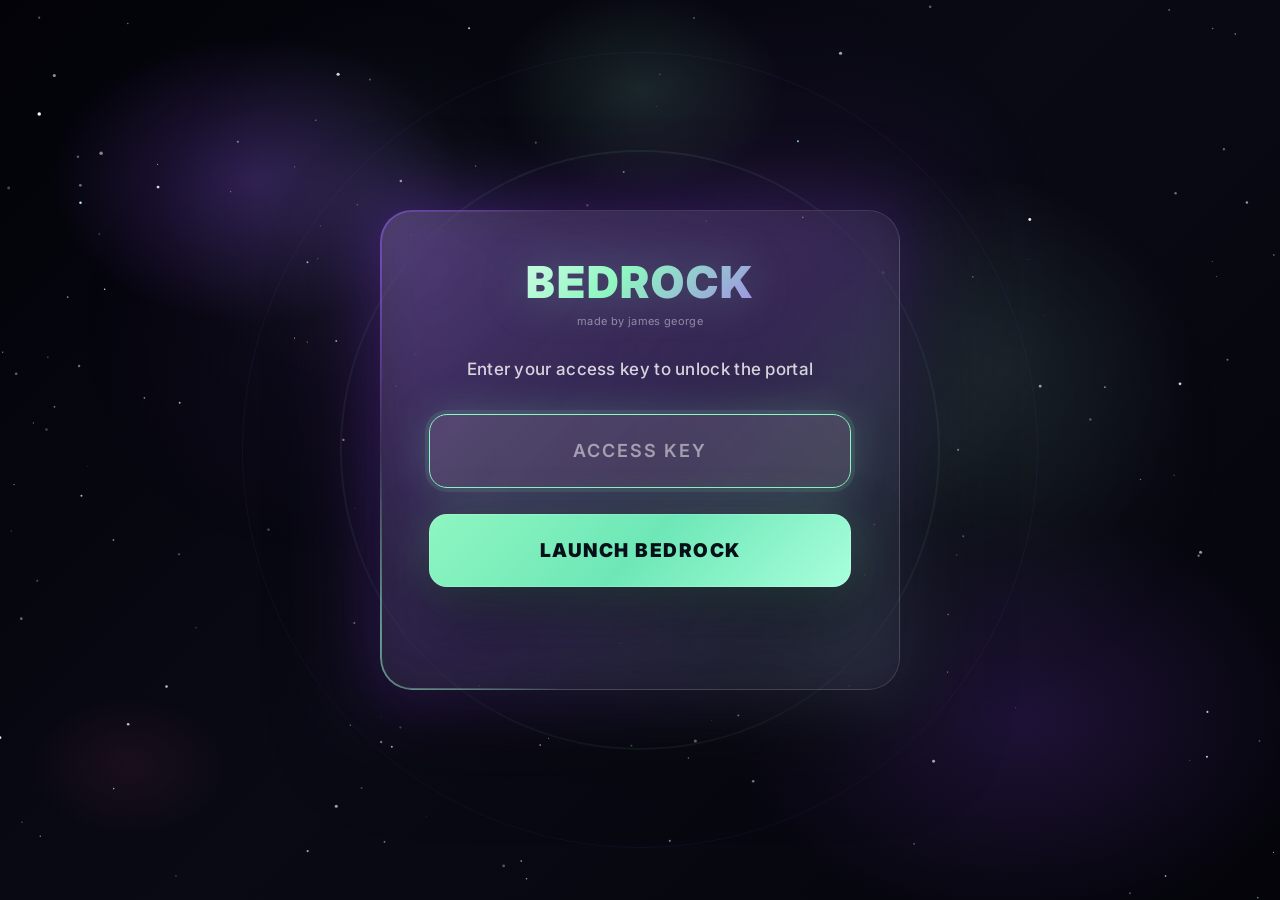
==== commit aa43aab7: "Send a signed launch code when opening Bedrock Games The games site now only opens when launched fro" ====
--- a/portal.html
+++ b/portal.html
@@ -57,6 +57,23 @@
 (function () {
   // Where Bedrock Games is hosted (the GitHub Pages address, not the repo page).
   const GAMES_URL = 'https://dot-jms.github.io/Bedrock-games/';
+  // Bedrock Games only opens with a short-lived signed code from here (see gate.js in that repo).
+  const SALT = 'bdrk-ca45991a75b798231a49a3df';
+  function hash(str) {
+    let h1 = 0xdeadbeef, h2 = 0x41c6ce57;
+    for (let i = 0, ch; i < str.length; i++) {
+      ch = str.charCodeAt(i);
+      h1 = Math.imul(h1 ^ ch, 2654435761);
+      h2 = Math.imul(h2 ^ ch, 1597334677);
+    }
+    h1 = Math.imul(h1 ^ (h1 >>> 16), 2246822507) ^ Math.imul(h2 ^ (h2 >>> 13), 3266489909);
+    h2 = Math.imul(h2 ^ (h2 >>> 16), 2246822507) ^ Math.imul(h1 ^ (h1 >>> 13), 3266489909);
+    return (4294967296 * (2097151 & h2) + (h1 >>> 0)).toString(36);
+  }
+  function launchUrl() {
+    const t = Date.now().toString(36);
+    return GAMES_URL + '#bg=' + t + '.' + hash(t + SALT);
+  }
 
   const view = document.getElementById('view');
   Bedrock.space(document.getElementById('space'));
@@ -85,16 +102,21 @@
         '<h2 class="grad-title">Bedrock Games</h2>' +
         '<p class="lead">Your game library, opened in its own about:blank tab.</p>' +
         '<button class="launch xl" id="launchGames" type="button">' + PAD + '<span>LAUNCH BEDROCK GAMES</span></button>' +
-        '<p class="note">Tab didn\u2019t open? <a href="' + GAMES_URL + '" target="_blank" rel="noopener noreferrer">Open it directly</a></p>' +
+        '<p class="note">Tab didn\u2019t open? <a href="#/games" id="openDirect">Open it directly</a></p>' +
       '</div>';
     document.getElementById('launchGames').addEventListener('click', launchGames);
+    document.getElementById('openDirect').addEventListener('click', (e) => {
+      e.preventDefault();
+      window.open(launchUrl(), '_blank', 'noopener,noreferrer');
+    });
   }
 
   function launchGames() {
     const icon = new URL('bedrockgamesfavicon.png', location.href).href;
+    const url = launchUrl();
     const tab = window.open('about:blank', '_blank');
     if (!tab) {                                   // pop-ups blocked: open the site directly
-      if (!window.open(GAMES_URL, '_blank', 'noopener,noreferrer')) window.top.location.href = GAMES_URL;
+      if (!window.open(url, '_blank', 'noopener,noreferrer')) window.top.location.href = url;
       return;
     }
     tab.document.open();
@@ -103,7 +125,7 @@
       '<link rel="icon" href="' + icon + '">' +
       '<style>html,body{margin:0;height:100%;background:#04040a;overflow:hidden}' +
       'iframe{border:0;width:100%;height:100%;display:block}</style></head>' +
-      '<body><iframe src="' + GAMES_URL + '" allow="fullscreen; autoplay; gamepad"></iframe></body></html>'
+      '<body><iframe src="' + url + '" allow="fullscreen; autoplay; gamepad"></iframe></body></html>'
     );
     tab.document.close();
   }
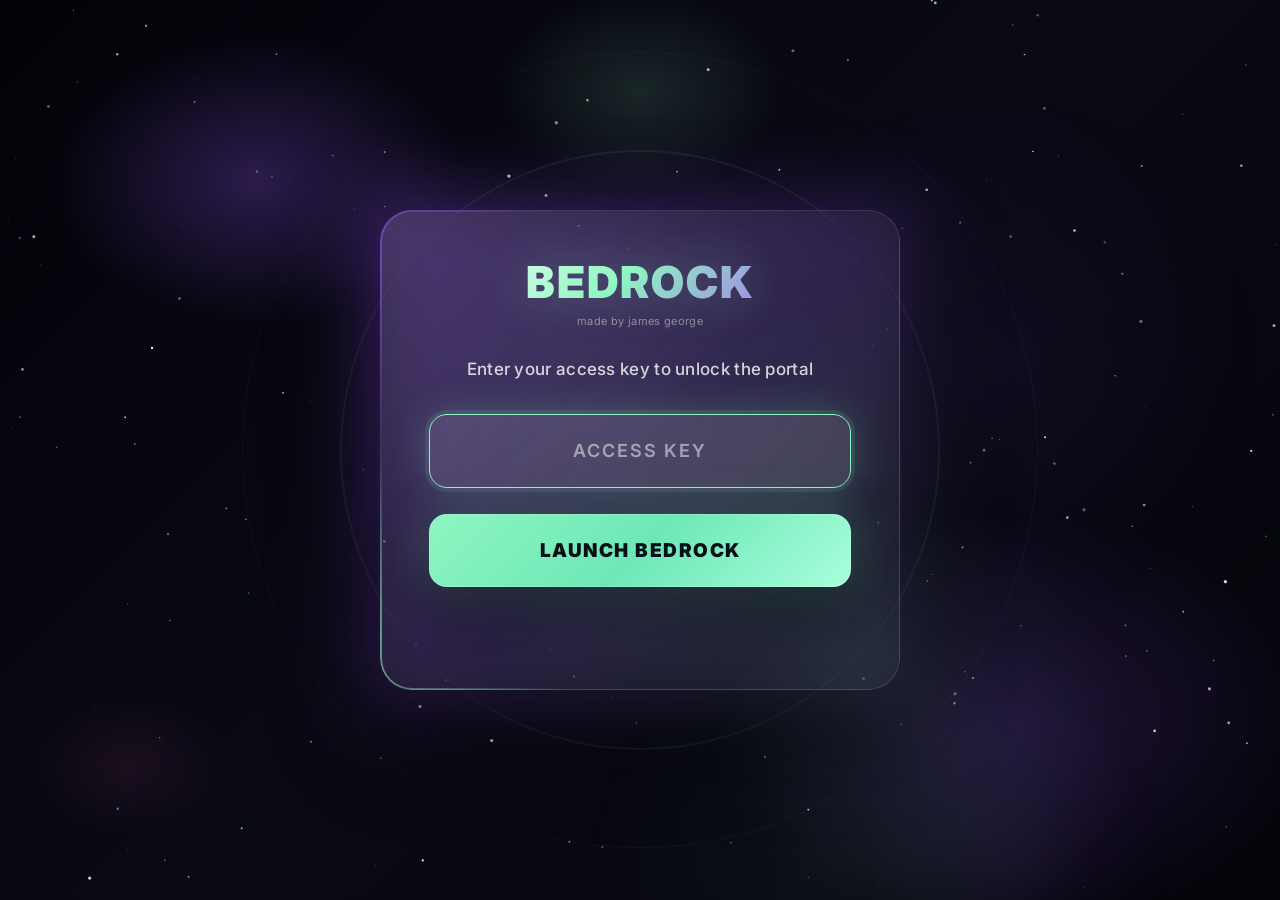
==== commit 1357b78c: "Add Nexus announcement card to Home Co-Authored-By: Claude Sonnet 5.5 <noreply@anthropic.com> Claude" ====
--- a/portal.html
+++ b/portal.html
@@ -57,6 +57,9 @@
 (function () {
   // Where Bedrock Games is hosted (the GitHub Pages address, not the repo page).
   const GAMES_URL = 'https://dot-jms.github.io/Bedrock-games/';
+  // Where Nexus is hosted.
+  const NEXUS_URL = 'https://dot-jms.github.io/Nexus-/';
+  const NEWS_KEY = 'bedrock_news_nexus_1';
   // Bedrock Games only opens with a short-lived signed code from here (see gate.js in that repo).
   const SALT = 'bdrk-ca45991a75b798231a49a3df';
   function hash(str) {
@@ -82,8 +85,17 @@
   const PAD = '<svg width="30" height="30" viewBox="0 0 24 24" fill="none" stroke="currentColor" stroke-width="2.2" stroke-linecap="round" stroke-linejoin="round" aria-hidden="true"><rect x="2" y="7" width="20" height="11" rx="5.5"/><path d="M7 10.5v4M5 12.5h4"/><circle cx="16" cy="11.5" r=".7"/><circle cx="18.5" cy="13.5" r=".7"/></svg>';
 
   function renderHome() {
+    let seen = false;
+    try { seen = !!localStorage.getItem(NEWS_KEY); } catch (_) {}
     view.innerHTML =
       '<div class="home">' +
+        (seen ? '' :
+          '<div class="news" id="news">' +
+            '<div class="news-text"><strong>Bedrock has moved into Nexus</strong>' +
+            '<span>Chat with friends, join servers and start calls in Nexus.</span></div>' +
+            '<a class="launch sm" id="newsGo" href="' + NEXUS_URL + '" target="_blank" rel="noopener noreferrer">OPEN NEXUS</a>' +
+            '<button class="news-x" id="newsX" type="button" aria-label="Dismiss">\u00d7</button>' +
+          '</div>') +
         '<h2>Welcome back</h2>' +
         '<p class="lead">Bedrock Games opens from the Games tab in its own about:blank tab.</p>' +
         '<div class="cta"><a class="launch sm" href="#/games">OPEN GAMES</a></div>' +
@@ -93,6 +105,12 @@
           '<li><span>Go to Games</span><kbd>Alt + 2</kbd></li>' +
         '</ul></div>' +
       '</div>';
+    const news = document.getElementById('news');
+    if (news) {
+      const dismiss = () => { try { localStorage.setItem(NEWS_KEY, '1'); } catch (_) {} news.remove(); };
+      document.getElementById('newsX').addEventListener('click', dismiss);
+      document.getElementById('newsGo').addEventListener('click', () => setTimeout(dismiss, 0));
+    }
   }
 
   function renderGames() {
--- a/styles.css
+++ b/styles.css
@@ -180,6 +180,15 @@
 .keys { margin: 0; padding: 0; list-style: none; display: grid; gap: 10px; }
 .keys li { display: flex; justify-content: space-between; gap: 16px; font-size: 14px; color: var(--muted); }
 kbd { font: 600 12.5px/1 'Inter', sans-serif; padding: 5px 9px; border-radius: 7px; background: rgba(255,255,255,.09); border: 1px solid var(--glass-border); color: #fff; }
+
+/* News card on Home */
+.news { display: flex; align-items: center; gap: 16px; margin: 0 0 26px; padding: 16px 18px; border-radius: 16px; background: linear-gradient(135deg, rgba(150,85,255,.16), rgba(142,246,193,.07)); border: 1px solid rgba(150,85,255,.3); }
+.news-text { flex: 1; min-width: 0; display: flex; flex-direction: column; gap: 2px; }
+.news-text strong { font-size: 16px; font-weight: 800; }
+.news-text span { color: var(--muted); font-size: 14px; }
+.news .launch.sm { padding: 12px 22px; font-size: 14px; border-radius: 12px; animation: none; white-space: nowrap; }
+.news-x { flex: none; width: 32px; height: 32px; border: 0; border-radius: 8px; background: transparent; color: var(--muted); font-size: 22px; line-height: 1; }
+.news-x:hover { background: rgba(255,255,255,.1); color: #fff; }
 
 /* Games */
 .games-hero { position: relative; min-height: 460px; display: flex; flex-direction: column; align-items: center; justify-content: center; gap: 26px; text-align: center; padding: 20px 0; }
@@ -221,6 +230,10 @@
   .logo img { width: 40px; height: 40px; }
   .hdr h1 { font-size: 22px; }
   .content { padding: 20px 16px; }
+  .news { flex-wrap: wrap; }
+  .news-text { flex-basis: 100%; }
+  .news-x { position: absolute; top: 8px; right: 8px; }
+  .news { position: relative; padding-right: 44px; }
   .launch { padding: 18px 28px; font-size: 17px; }
   .launch.xl { padding: 20px 32px; font-size: 18px; }
   .orbit { width: 380px; height: 380px; margin: -190px 0 0 -190px; }
